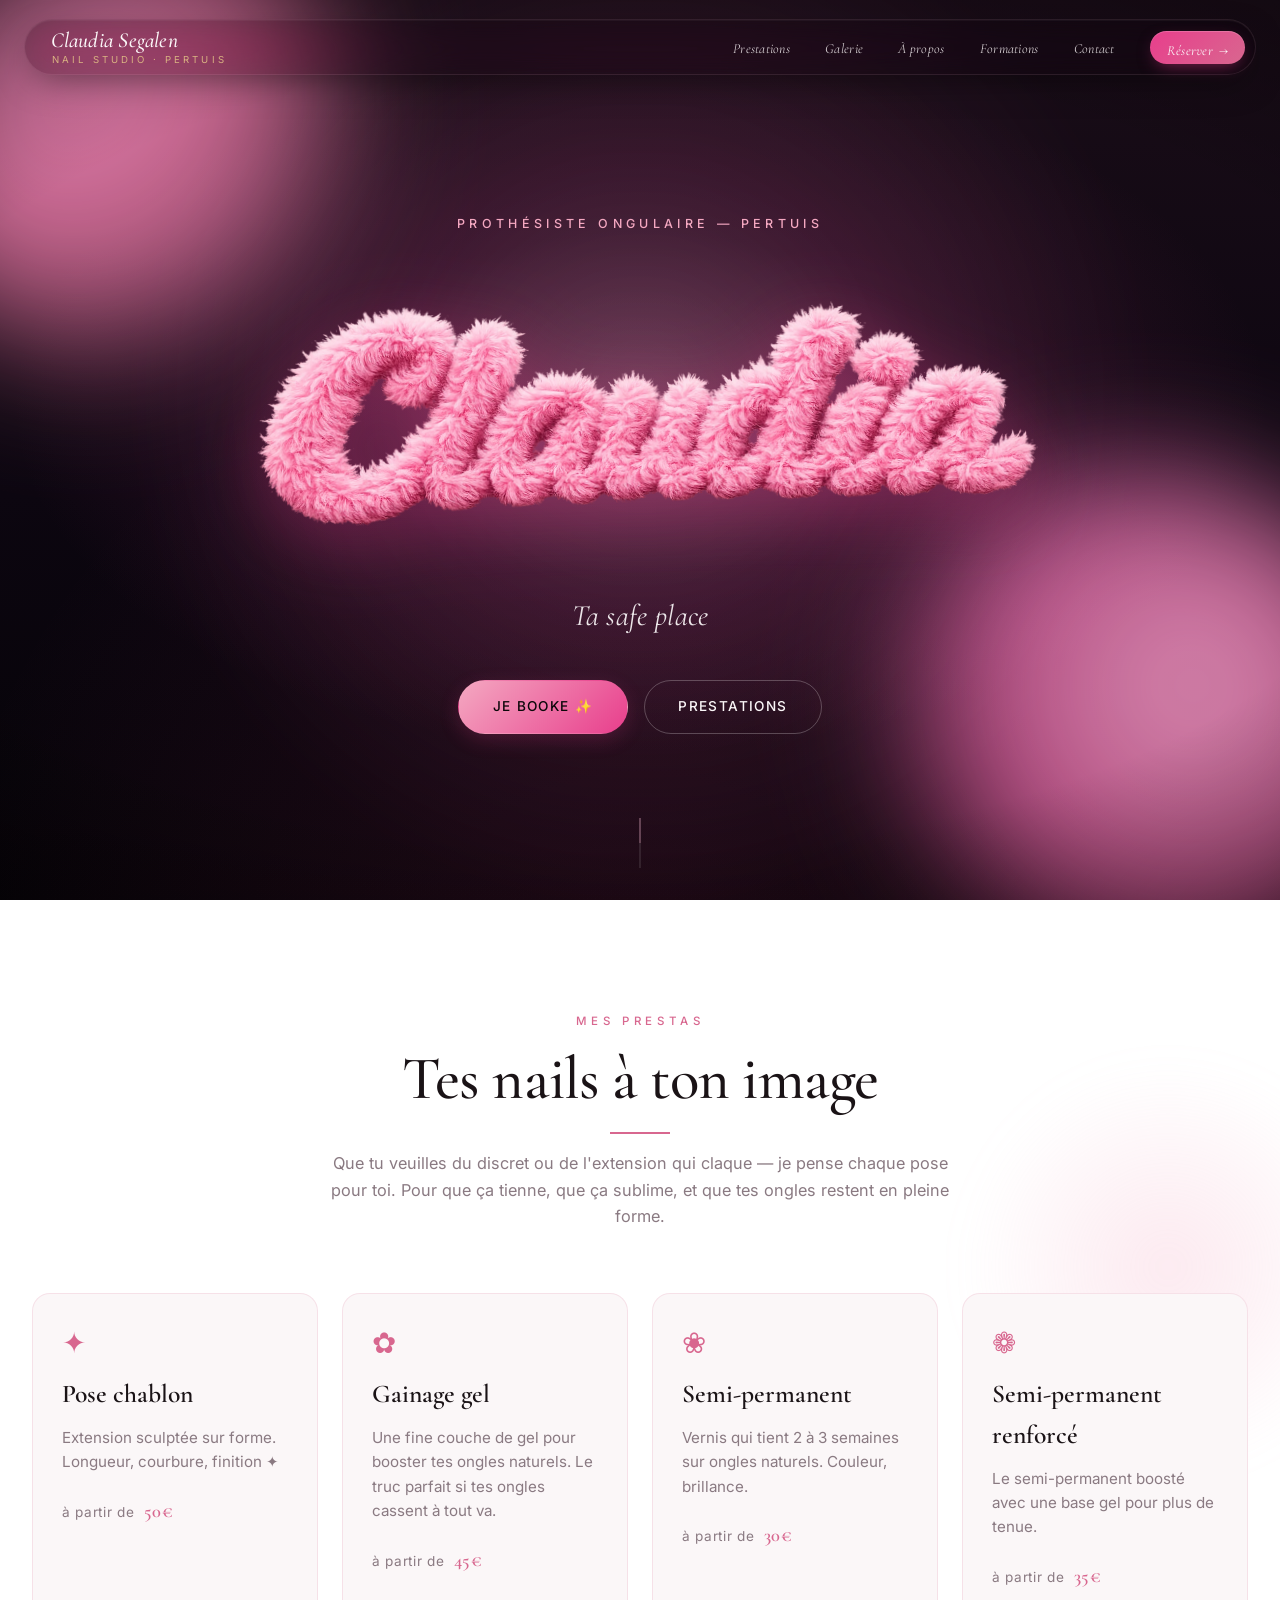
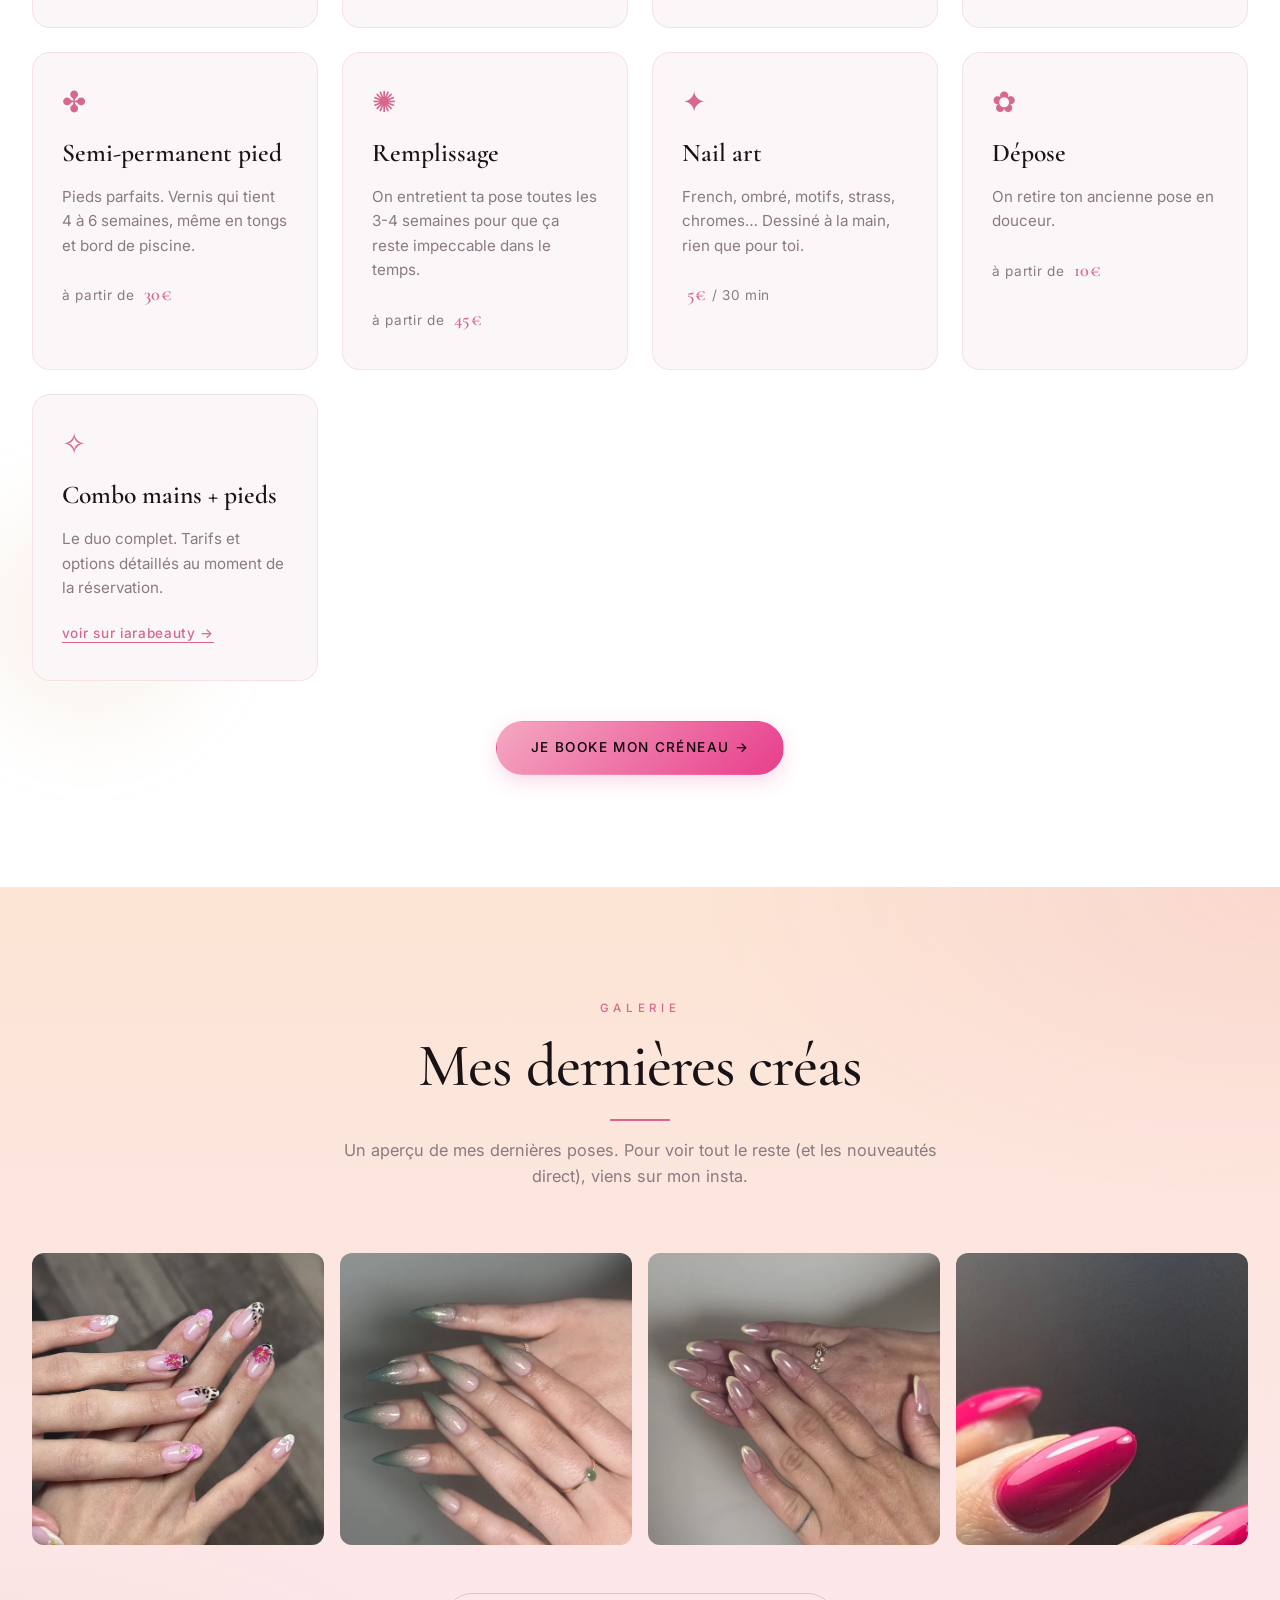
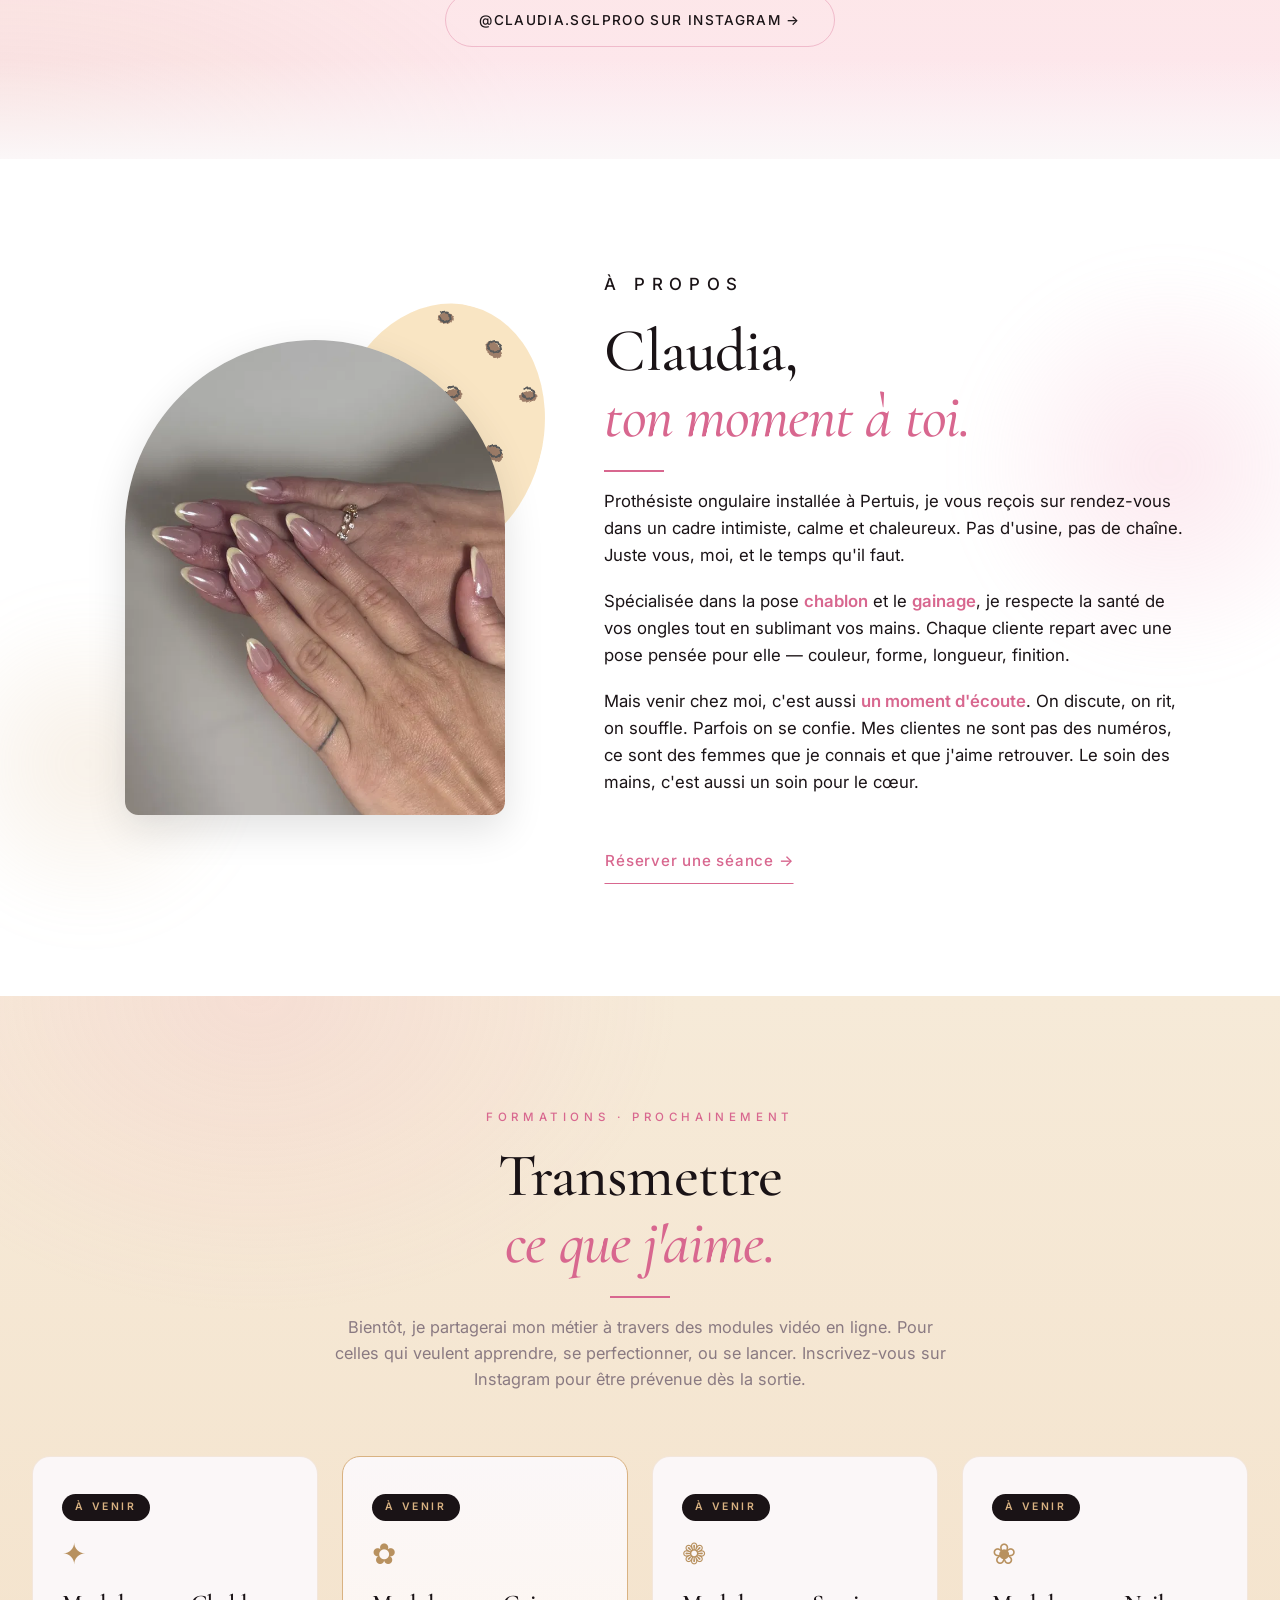
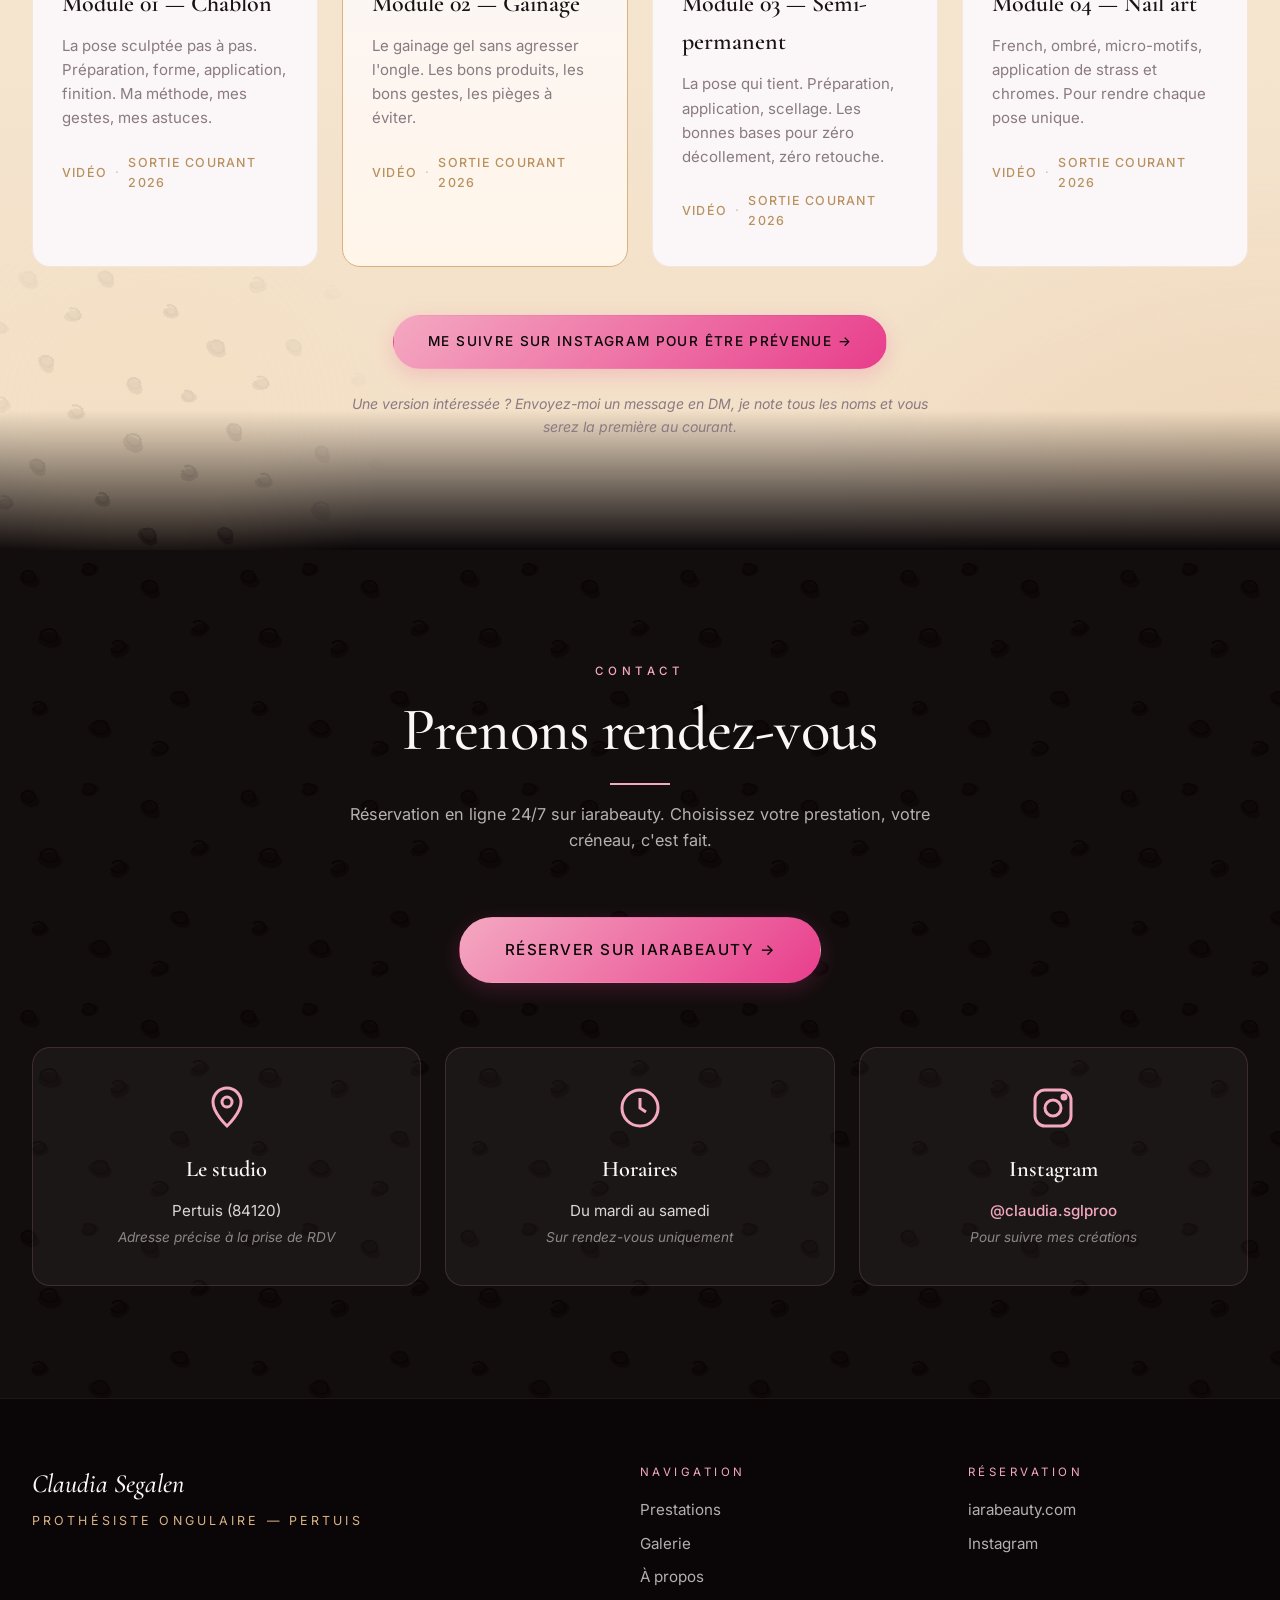
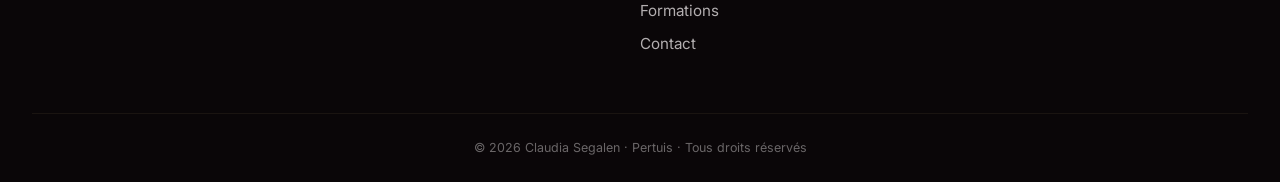
==== index.html @ 702c5a81 "chore(prestations): retire la note 'Tarifs indic' en bas de la grille Co-Authored-By: Claude Opus 4." ====
<!DOCTYPE html>
<html lang="fr">
<head>
  <meta charset="UTF-8">
  <meta name="viewport" content="width=device-width, initial-scale=1.0">
  <meta name="description" content="Claudia Segalen — Prothésiste ongulaire à Pertuis. Chablon, gainage, nail art. Sur rendez-vous, dans un cadre intimiste où l'on prend le temps.">
  <meta property="og:title" content="Claudia Segalen — Prothésiste ongulaire à Pertuis">
  <meta property="og:description" content="Chablon, gainage, nail art. Un moment pour soi à Pertuis.">
  <meta property="og:type" content="website">
  <title>Claudia Segalen — Prothésiste ongulaire à Pertuis</title>
  <link rel="preconnect" href="https://fonts.googleapis.com">
  <link rel="preconnect" href="https://fonts.gstatic.com" crossorigin>
  <link href="https://fonts.googleapis.com/css2?family=Bodoni+Moda:ital,opsz,wght@0,6..96,500;0,6..96,600;0,6..96,700;1,6..96,400;1,6..96,500;1,6..96,600&family=Caveat:wght@500;700&family=Cormorant+Garamond:ital,wght@0,400;0,500;0,600;1,400;1,500&family=Inter:wght@300;400;500;600&family=Pacifico&display=swap" rel="stylesheet">
  <link rel="stylesheet" href="css/style.css">
</head>
<body>
  <header class="site-header">
    <nav class="nav">
      <a href="#" class="brand">
        <span class="brand-name">Claudia Segalen</span>
        <span class="brand-tag">Nail studio · Pertuis</span>
      </a>
      <button class="nav-toggle" aria-label="Ouvrir le menu" aria-expanded="false">
        <span></span><span></span>
      </button>
      <ul class="nav-links">
        <li><a href="#prestations">Prestations</a></li>
        <li><a href="#galerie">Galerie</a></li>
        <li><a href="#apropos">À propos</a></li>
        <li><a href="#formation">Formations</a></li>
        <li><a href="#contact">Contact</a></li>
        <li><a href="https://iarabeauty.com/fr/pro/claudiasegalen" target="_blank" rel="noopener" class="nav-cta">Réserver</a></li>
      </ul>
    </nav>
  </header>

  <main>
    <!-- HERO -->
    <section class="hero">
      <div class="hero-spotlight" aria-hidden="true"></div>
      <div class="hero-orb hero-orb--1" aria-hidden="true"></div>
      <div class="hero-orb hero-orb--2" aria-hidden="true"></div>
      <div class="hero-vignette" aria-hidden="true"></div>
      <div class="hero-content reveal">
        <p class="hero-eyebrow">Prothésiste ongulaire — Pertuis</p>
        <h1 class="hero-title hero-title--fluffy">
          <img src="assets/claudia-fluffy.webp" alt="Claudia" class="hero-title-img">
        </h1>
        <p class="hero-tagline">Ta safe place</p>
        <div class="hero-cta">
          <a href="https://iarabeauty.com/fr/pro/claudiasegalen" target="_blank" rel="noopener" class="btn btn-primary">Je booke ✨</a>
          <a href="#prestations" class="btn btn-ghost">Prestations</a>
        </div>
      </div>
      <div class="hero-scroll" aria-hidden="true">
        <span></span>
      </div>
    </section>

    <!-- PRESTATIONS -->
    <section id="prestations" class="section">
      <div class="section-head reveal">
        <p class="section-eyebrow">Mes prestas</p>
        <h2 class="section-title">Tes nails à ton image</h2>
        <p class="section-sub">Que tu veuilles du discret ou de l'extension qui claque — je pense chaque pose pour toi. Pour que ça tienne, que ça sublime, et que tes ongles restent en pleine forme.</p>
      </div>

      <div class="services-grid">
        <article class="service-card reveal">
          <div class="service-icon" aria-hidden="true">✦</div>
          <h3 class="service-name">Pose chablon</h3>
          <p class="service-desc">Extension sculptée sur forme. Longueur, courbure, finition ✦</p>
          <p class="service-price">à partir de <strong>50€</strong></p>
        </article>

        <article class="service-card reveal">
          <div class="service-icon" aria-hidden="true">✿</div>
          <h3 class="service-name">Gainage gel</h3>
          <p class="service-desc">Une fine couche de gel pour booster tes ongles naturels. Le truc parfait si tes ongles cassent à tout va.</p>
          <p class="service-price">à partir de <strong>45€</strong></p>
        </article>

        <article class="service-card reveal">
          <div class="service-icon" aria-hidden="true">❀</div>
          <h3 class="service-name">Semi-permanent</h3>
          <p class="service-desc">Vernis qui tient 2 à 3 semaines sur ongles naturels. Couleur, brillance.</p>
          <p class="service-price">à partir de <strong>30€</strong></p>
        </article>

        <article class="service-card reveal">
          <div class="service-icon" aria-hidden="true">❁</div>
          <h3 class="service-name">Semi-permanent renforcé</h3>
          <p class="service-desc">Le semi-permanent boosté avec une base gel pour plus de tenue.</p>
          <p class="service-price">à partir de <strong>35€</strong></p>
        </article>

        <article class="service-card reveal">
          <div class="service-icon" aria-hidden="true">✤</div>
          <h3 class="service-name">Semi-permanent pied</h3>
          <p class="service-desc">Pieds parfaits. Vernis qui tient 4 à 6 semaines, même en tongs et bord de piscine.</p>
          <p class="service-price">à partir de <strong>30€</strong></p>
        </article>

        <article class="service-card reveal">
          <div class="service-icon" aria-hidden="true">✺</div>
          <h3 class="service-name">Remplissage</h3>
          <p class="service-desc">On entretient ta pose toutes les 3-4 semaines pour que ça reste impeccable dans le temps.</p>
          <p class="service-price">à partir de <strong>45€</strong></p>
        </article>

        <article class="service-card reveal">
          <div class="service-icon" aria-hidden="true">✦</div>
          <h3 class="service-name">Nail art</h3>
          <p class="service-desc">French, ombré, motifs, strass, chromes… Dessiné à la main, rien que pour toi.</p>
          <p class="service-price"><strong>5€</strong> / 30 min</p>
        </article>

        <article class="service-card reveal">
          <div class="service-icon" aria-hidden="true">✿</div>
          <h3 class="service-name">Dépose</h3>
          <p class="service-desc">On retire ton ancienne pose en douceur.</p>
          <p class="service-price">à partir de <strong>10€</strong></p>
        </article>

        <article class="service-card reveal">
          <div class="service-icon" aria-hidden="true">✧</div>
          <h3 class="service-name">Combo mains + pieds</h3>
          <p class="service-desc">Le duo complet. Tarifs et options détaillés au moment de la réservation.</p>
          <p class="service-price"><a href="https://iarabeauty.com/fr/pro/claudiasegalen" target="_blank" rel="noopener">voir sur iarabeauty →</a></p>
        </article>
      </div>

      <div class="services-cta reveal">
        <a href="https://iarabeauty.com/fr/pro/claudiasegalen" target="_blank" rel="noopener" class="btn btn-primary">Je booke mon créneau →</a>
      </div>
    </section>

    <!-- GALERIE -->
    <section id="galerie" class="section section-alt">
      <div class="section-head reveal">
        <p class="section-eyebrow">Galerie</p>
        <h2 class="section-title">Mes dernières créas</h2>
        <p class="section-sub">Un aperçu de mes dernières poses. Pour voir tout le reste (et les nouveautés direct), viens sur mon insta.</p>
      </div>

      <div class="gallery">
        <a href="https://www.instagram.com/claudia.sglproo/" target="_blank" rel="noopener" class="gallery-item reveal">
          <img src="assets/hero.webp" alt="Création chablon" loading="lazy">
        </a>
        <a href="https://www.instagram.com/claudia.sglproo/" target="_blank" rel="noopener" class="gallery-item reveal">
          <img src="assets/nail-1.webp" alt="Création gainage" loading="lazy">
        </a>
        <a href="https://www.instagram.com/claudia.sglproo/" target="_blank" rel="noopener" class="gallery-item reveal">
          <img src="assets/nail-2.webp" alt="Création nail art" loading="lazy">
        </a>
        <a href="https://www.instagram.com/claudia.sglproo/" target="_blank" rel="noopener" class="gallery-item reveal">
          <img src="assets/nail-3.webp" alt="Création french" loading="lazy">
        </a>
      </div>

      <div class="gallery-cta reveal">
        <a href="https://www.instagram.com/claudia.sglproo/" target="_blank" rel="noopener" class="btn btn-ghost-light">
          @claudia.sglproo sur Instagram →
        </a>
      </div>
    </section>

    <!-- À PROPOS -->
    <section id="apropos" class="section">
      <div class="about">
        <div class="about-photo reveal">
          <img src="assets/nail-2.webp" alt="Claudia Segalen au travail">
          <div class="about-photo-leopard" aria-hidden="true"></div>
        </div>
        <div class="about-text reveal">
          <p class="section-eyebrow">À propos</p>
          <h2 class="section-title section-title--left">Claudia,<br><em>ton moment à toi.</em></h2>
          <p>Prothésiste ongulaire installée à Pertuis, je vous reçois sur rendez-vous dans un cadre intimiste, calme et chaleureux. Pas d'usine, pas de chaîne. Juste vous, moi, et le temps qu'il faut.</p>
          <p>Spécialisée dans la pose <strong>chablon</strong> et le <strong>gainage</strong>, je respecte la santé de vos ongles tout en sublimant vos mains. Chaque cliente repart avec une pose pensée pour elle — couleur, forme, longueur, finition.</p>
          <p>Mais venir chez moi, c'est aussi <strong>un moment d'écoute</strong>. On discute, on rit, on souffle. Parfois on se confie. Mes clientes ne sont pas des numéros, ce sont des femmes que je connais et que j'aime retrouver. Le soin des mains, c'est aussi un soin pour le cœur.</p>
          <a href="https://iarabeauty.com/fr/pro/claudiasegalen" target="_blank" rel="noopener" class="btn btn-link">Réserver une séance →</a>
        </div>
      </div>
    </section>

    <!-- FORMATIONS -->
    <section id="formation" class="section section-formation">
      <div class="formation-leopard" aria-hidden="true"></div>
      <div class="section-head reveal">
        <p class="section-eyebrow">Formations · prochainement</p>
        <h2 class="section-title">Transmettre<br><em>ce que j'aime.</em></h2>
        <p class="section-sub">Bientôt, je partagerai mon métier à travers des modules vidéo en ligne. Pour celles qui veulent apprendre, se perfectionner, ou se lancer. Inscrivez-vous sur Instagram pour être prévenue dès la sortie.</p>
      </div>

      <div class="modules-grid">
        <article class="module-card reveal">
          <div class="module-badge">À venir</div>
          <div class="module-icon" aria-hidden="true">✦</div>
          <h3 class="module-name">Module 01 — Chablon</h3>
          <p class="module-desc">La pose sculptée pas à pas. Préparation, forme, application, finition. Ma méthode, mes gestes, mes astuces.</p>
          <p class="module-meta"><span>Vidéo</span><span class="dot">·</span><span>Sortie courant 2026</span></p>
        </article>

        <article class="module-card module-card--highlight reveal">
          <div class="module-badge">À venir</div>
          <div class="module-icon" aria-hidden="true">✿</div>
          <h3 class="module-name">Module 02 — Gainage</h3>
          <p class="module-desc">Le gainage gel sans agresser l'ongle. Les bons produits, les bons gestes, les pièges à éviter.</p>
          <p class="module-meta"><span>Vidéo</span><span class="dot">·</span><span>Sortie courant 2026</span></p>
        </article>

        <article class="module-card reveal">
          <div class="module-badge">À venir</div>
          <div class="module-icon" aria-hidden="true">❁</div>
          <h3 class="module-name">Module 03 — Semi-permanent</h3>
          <p class="module-desc">La pose qui tient. Préparation, application, scellage. Les bonnes bases pour zéro décollement, zéro retouche.</p>
          <p class="module-meta"><span>Vidéo</span><span class="dot">·</span><span>Sortie courant 2026</span></p>
        </article>

        <article class="module-card reveal">
          <div class="module-badge">À venir</div>
          <div class="module-icon" aria-hidden="true">❀</div>
          <h3 class="module-name">Module 04 — Nail art</h3>
          <p class="module-desc">French, ombré, micro-motifs, application de strass et chromes. Pour rendre chaque pose unique.</p>
          <p class="module-meta"><span>Vidéo</span><span class="dot">·</span><span>Sortie courant 2026</span></p>
        </article>
      </div>

      <div class="formation-cta reveal">
        <a href="https://www.instagram.com/claudia.sglproo/" target="_blank" rel="noopener" class="btn btn-primary">
          Me suivre sur Instagram pour être prévenue →
        </a>
        <p class="formation-note">Une version intéressée ? Envoyez-moi un message en DM, je note tous les noms et vous serez la première au courant.</p>
      </div>
    </section>

    <!-- CONTACT -->
    <section id="contact" class="section section-dark">
      <div class="section-head reveal">
        <p class="section-eyebrow section-eyebrow--light">Contact</p>
        <h2 class="section-title section-title--light">Prenons rendez-vous</h2>
        <p class="section-sub section-sub--light">Réservation en ligne 24/7 sur iarabeauty. Choisissez votre prestation, votre créneau, c'est fait.</p>
      </div>

      <div class="contact-cta-main reveal">
        <a href="https://iarabeauty.com/fr/pro/claudiasegalen" target="_blank" rel="noopener" class="btn btn-primary btn-xl">
          Réserver sur iarabeauty →
        </a>
      </div>

      <div class="contact-grid">
        <div class="contact-card reveal">
          <div class="contact-icon" aria-hidden="true">
            <svg viewBox="0 0 24 24" fill="none" stroke="currentColor" stroke-width="1.5"><path d="M12 21s-7-6.5-7-12a7 7 0 1 1 14 0c0 5.5-7 12-7 12z"/><circle cx="12" cy="9" r="2.5"/></svg>
          </div>
          <h3 class="contact-title">Le studio</h3>
          <p>Pertuis (84120)<br><span class="muted">Adresse précise à la prise de RDV</span></p>
        </div>

        <div class="contact-card reveal">
          <div class="contact-icon" aria-hidden="true">
            <svg viewBox="0 0 24 24" fill="none" stroke="currentColor" stroke-width="1.5"><circle cx="12" cy="12" r="9"/><path d="M12 7v5l3 2"/></svg>
          </div>
          <h3 class="contact-title">Horaires</h3>
          <p>Du mardi au samedi<br><span class="muted">Sur rendez-vous uniquement</span></p>
        </div>

        <div class="contact-card reveal">
          <div class="contact-icon" aria-hidden="true">
            <svg viewBox="0 0 24 24" fill="none" stroke="currentColor" stroke-width="1.5"><rect x="3" y="3" width="18" height="18" rx="5"/><circle cx="12" cy="12" r="4"/><circle cx="17.5" cy="6.5" r="1" fill="currentColor"/></svg>
          </div>
          <h3 class="contact-title">Instagram</h3>
          <p><a href="https://www.instagram.com/claudia.sglproo/" target="_blank" rel="noopener" class="contact-link">@claudia.sglproo</a><br><span class="muted">Pour suivre mes créations</span></p>
        </div>
      </div>
    </section>
  </main>

  <footer class="site-footer">
    <div class="footer-grid">
      <div>
        <p class="footer-brand">Claudia Segalen</p>
        <p class="footer-tag">Prothésiste ongulaire — Pertuis</p>
      </div>
      <div>
        <p class="footer-heading">Navigation</p>
        <ul>
          <li><a href="#prestations">Prestations</a></li>
          <li><a href="#galerie">Galerie</a></li>
          <li><a href="#apropos">À propos</a></li>
          <li><a href="#formation">Formations</a></li>
          <li><a href="#contact">Contact</a></li>
        </ul>
      </div>
      <div>
        <p class="footer-heading">Réservation</p>
        <ul>
          <li><a href="https://iarabeauty.com/fr/pro/claudiasegalen" target="_blank" rel="noopener">iarabeauty.com</a></li>
          <li><a href="https://www.instagram.com/claudia.sglproo/" target="_blank" rel="noopener">Instagram</a></li>
        </ul>
      </div>
    </div>
    <div class="footer-bottom">
      <p>&copy; <span id="year"></span> Claudia Segalen · Pertuis · Tous droits réservés</p>
    </div>
  </footer>

  <script src="js/main.js"></script>
</body>
</html>
---- css/style.css ----
:root {
  --black: #0a0608;
  --black-soft: #14101a;
  --ink: #1a1316;
  --rose: #f4a8c1;
  --rose-deep: #d8678f;
  --rose-hot: #e83e8c;
  --rose-pale: #fde7ee;
  --gold: #d9b282;
  --gold-deep: #b8915f;
  --sand: #f6ead8;
  --sand-warm: #f3dfc6;
  --peach: #fce5d4;
  --leopard-base: #f6d8a4;
  --leopard-spot: #6b3a1a;
  --paper: #fbf7f8;
  --muted: #8a7a82;
  --serif: 'Cormorant Garamond', Georgia, serif;
  --sans: 'Inter', -apple-system, BlinkMacSystemFont, sans-serif;
  --script: 'Caveat', cursive;
  --bubble: 'Pacifico', 'Caveat', cursive;

  --leopard-pattern: url("data:image/svg+xml;utf8,<svg xmlns='http://www.w3.org/2000/svg' width='220' height='220' viewBox='0 0 220 220'><rect width='220' height='220' fill='%23f6d8a4'/><g fill='%236b3a1a'><ellipse cx='30' cy='30' rx='10' ry='7' transform='rotate(20 30 30)'/><ellipse cx='90' cy='20' rx='9' ry='6' transform='rotate(-15 90 20)'/><ellipse cx='150' cy='40' rx='11' ry='7' transform='rotate(35 150 40)'/><ellipse cx='200' cy='80' rx='10' ry='6' transform='rotate(-20 200 80)'/><ellipse cx='50' cy='90' rx='12' ry='8' transform='rotate(10 50 90)'/><ellipse cx='120' cy='100' rx='10' ry='7' transform='rotate(-30 120 100)'/><ellipse cx='180' cy='150' rx='11' ry='7' transform='rotate(25 180 150)'/><ellipse cx='40' cy='160' rx='9' ry='6' transform='rotate(-10 40 160)'/><ellipse cx='100' cy='180' rx='12' ry='8' transform='rotate(15 100 180)'/><ellipse cx='160' cy='200' rx='10' ry='6' transform='rotate(-25 160 200)'/></g><g fill='none' stroke='%23000' stroke-width='2.2'><path d='M22,24 q3,-4 8,-3 q4,1 5,5 q1,3 -2,5 q-3,2 -6,1 q-4,-1 -5,-4 q-1,-2 0,-4'/><path d='M83,16 q3,-3 7,-2 q4,1 5,4 q1,3 -2,5 q-3,2 -6,1 q-3,-1 -4,-4'/><path d='M143,34 q3,-4 8,-3 q5,1 6,5 q1,3 -2,5 q-3,2 -7,1 q-4,-1 -5,-4 q-1,-2 0,-4'/><path d='M193,73 q3,-3 7,-2 q5,1 6,5 q1,3 -2,5 q-3,2 -6,1 q-4,-1 -5,-4'/><path d='M42,82 q4,-4 9,-3 q5,1 6,6 q1,4 -3,6 q-4,2 -8,0 q-4,-2 -5,-5 q-1,-3 1,-4'/><path d='M112,94 q3,-4 8,-3 q4,1 5,5 q1,3 -3,5 q-3,2 -7,1 q-3,-1 -4,-4'/><path d='M173,144 q3,-3 8,-2 q5,1 6,5 q1,3 -2,5 q-3,2 -7,1 q-4,-1 -5,-4'/><path d='M33,154 q3,-3 7,-2 q4,1 5,4 q1,3 -2,5 q-3,2 -6,1 q-3,-1 -4,-4'/><path d='M93,174 q4,-4 9,-3 q5,1 6,6 q1,4 -3,6 q-4,2 -8,0 q-4,-2 -5,-5'/><path d='M153,194 q3,-3 8,-2 q5,1 6,5 q1,3 -2,5 q-3,2 -7,1 q-4,-1 -5,-4'/></g></svg>");
}

* { margin: 0; padding: 0; box-sizing: border-box; }
html { scroll-behavior: smooth; }

body {
  font-family: var(--sans);
  color: var(--ink);
  background:
    linear-gradient(180deg, var(--paper) 0%, var(--peach) 50%, var(--sand) 100%);
  background-attachment: fixed;
  line-height: 1.6;
  -webkit-font-smoothing: antialiased;
  overflow-x: hidden;
}

a { color: inherit; text-decoration: none; }
img { max-width: 100%; display: block; }
button { font-family: inherit; cursor: pointer; }

/* ========= HEADER (discret & classe) ========= */
.site-header {
  position: fixed;
  top: 0;
  left: 0;
  right: 0;
  z-index: 100;
  padding: 1.2rem 1.5rem 0;
}

.nav {
  display: flex;
  justify-content: space-between;
  align-items: center;
  gap: 2rem;
  max-width: 1280px;
  margin: 0 auto;
  padding: 0.55rem 0.65rem 0.55rem 1.6rem;
  background: rgba(10, 6, 8, 0.28);
  border: 1px solid rgba(255, 200, 220, 0.10);
  border-radius: 100px;
  backdrop-filter: blur(18px) saturate(150%);
  -webkit-backdrop-filter: blur(18px) saturate(150%);
  box-shadow:
    0 12px 36px -12px rgba(0, 0, 0, 0.55),
    inset 0 1px 0 rgba(255, 255, 255, 0.04);
  transition: background 0.3s ease, border-color 0.3s ease, box-shadow 0.3s ease;
}
.site-header.is-scrolled .nav {
  background: rgba(10, 6, 8, 0.78);
  border-color: rgba(255, 200, 220, 0.14);
  box-shadow:
    0 14px 40px -10px rgba(0, 0, 0, 0.65),
    inset 0 1px 0 rgba(255, 255, 255, 0.04);
}

.brand {
  display: flex;
  flex-direction: column;
  line-height: 1.1;
  gap: 0.15rem;
}
.brand-name {
  font-family: var(--serif);
  font-style: italic;
  font-size: 1.35rem;
  font-weight: 500;
  color: var(--paper);
  letter-spacing: 0.01em;
}
.brand-tag {
  font-size: 0.6rem;
  letter-spacing: 0.32em;
  text-transform: uppercase;
  color: var(--gold);
  font-weight: 400;
  padding-left: 0.1rem;
}

.nav-links {
  display: flex;
  gap: 2.2rem;
  list-style: none;
  align-items: center;
}

.nav-links a {
  position: relative;
  color: rgba(251, 247, 248, 0.82);
  font-size: 0.87rem;
  font-weight: 400;
  letter-spacing: 0.02em;
  transition: color 0.25s ease;
  font-family: var(--serif);
  font-style: italic;
  padding-bottom: 2px;
}
.nav-links a:not(.nav-cta)::after {
  content: '';
  position: absolute;
  left: 0;
  bottom: -2px;
  width: 0;
  height: 1px;
  background: var(--gold);
  transition: width 0.3s ease;
}
.nav-links a:not(.nav-cta):hover {
  color: var(--paper);
}
.nav-links a:not(.nav-cta):hover::after { width: 100%; }

.nav-cta {
  display: inline-flex;
  align-items: center;
  gap: 0.35rem;
  color: var(--paper) !important;
  font-style: normal;
  font-family: var(--sans, 'Inter', sans-serif);
  background: linear-gradient(135deg, var(--rose-hot) 0%, var(--rose-deep) 100%);
  padding: 0.55rem 1.05rem;
  border-radius: 100px;
  font-size: 0.82rem;
  font-weight: 500;
  letter-spacing: 0.01em;
  box-shadow:
    0 6px 18px -6px rgba(232, 62, 140, 0.55),
    inset 0 1px 0 rgba(255, 255, 255, 0.18);
  transition: transform 0.25s ease, box-shadow 0.25s ease;
}
.nav-cta::after {
  content: '→';
  transition: transform 0.25s ease;
}
.nav-links a.nav-cta::after { background: none; height: auto; width: auto; position: static; }
.nav-cta:hover {
  color: var(--paper) !important;
  transform: translateY(-1px);
  box-shadow:
    0 10px 24px -6px rgba(232, 62, 140, 0.7),
    inset 0 1px 0 rgba(255, 255, 255, 0.22);
}
.nav-cta:hover::after { transform: translateX(3px); }

.nav-toggle {
  display: none;
  background: none;
  border: none;
  width: 28px;
  height: 24px;
  flex-direction: column;
  justify-content: center;
  gap: 6px;
}
.nav-toggle span {
  display: block;
  width: 100%;
  height: 1px;
  background: var(--paper);
  transition: all 0.3s ease;
}
.nav-toggle[aria-expanded="true"] span:nth-child(1) { transform: translateY(3.5px) rotate(45deg); }
.nav-toggle[aria-expanded="true"] span:nth-child(2) { transform: translateY(-3.5px) rotate(-45deg); }

/* ========= HERO ========= */
.hero {
  min-height: 100vh;
  min-height: 100svh;
  min-height: 100dvh;
  display: flex;
  align-items: center;
  justify-content: center;
  padding: 6rem 2rem 3rem;
  background:
    radial-gradient(ellipse 70% 55% at 50% 45%, rgba(232, 95, 158, 0.35) 0%, rgba(160, 50, 110, 0.18) 35%, transparent 70%),
    radial-gradient(circle at 50% 110%, rgba(232, 62, 140, 0.12) 0%, transparent 60%),
    linear-gradient(180deg, #1a0d18 0%, #0c0610 55%, #050307 100%);
  color: var(--paper);
  position: relative;
  overflow: hidden;
}

.hero-spotlight {
  position: absolute;
  top: 50%;
  left: 50%;
  width: 90vw;
  height: 90vw;
  max-width: 1100px;
  max-height: 1100px;
  transform: translate(-50%, -55%);
  background:
    radial-gradient(circle at center,
      rgba(248, 200, 220, 0.16) 0%,
      rgba(232, 95, 158, 0.10) 30%,
      transparent 65%);
  filter: blur(20px);
  pointer-events: none;
  mix-blend-mode: screen;
  z-index: 0;
}

.hero-orb {
  position: absolute;
  border-radius: 50%;
  pointer-events: none;
  filter: blur(60px);
  mix-blend-mode: screen;
  opacity: 0.85;
  z-index: 0;
}
.hero-orb--1 {
  top: -10%;
  left: -8%;
  width: 38vw;
  height: 38vw;
  max-width: 560px;
  max-height: 560px;
  background: radial-gradient(circle at 35% 35%, #ff8bbf 0%, #d8678f 45%, transparent 70%);
  animation: float-orb 18s ease-in-out infinite alternate;
}
.hero-orb--2 {
  bottom: -12%;
  right: -10%;
  width: 42vw;
  height: 42vw;
  max-width: 640px;
  max-height: 640px;
  background: radial-gradient(circle at 60% 40%, #ffa8d0 0%, #c84c87 50%, transparent 72%);
  animation: float-orb 24s ease-in-out infinite alternate-reverse;
}
.hero-vignette {
  position: absolute;
  inset: 0;
  pointer-events: none;
  background:
    radial-gradient(ellipse 110% 80% at 50% 50%, transparent 55%, rgba(0, 0, 0, 0.55) 100%);
  z-index: 0;
}

@keyframes float-orb {
  from { transform: translate(0, 0) scale(1); }
  to   { transform: translate(40px, -30px) scale(1.08); }
}

@media (prefers-reduced-motion: reduce) {
  .hero-orb,
  .hero-orb--1,
  .hero-orb--2 { animation: none; }
}

/* ========= TRANSITIONS DOUCES ENTRE SECTIONS ========= */
.section-formation::after {
  content: '';
  position: absolute;
  left: 0;
  right: 0;
  bottom: 0;
  height: 140px;
  background: linear-gradient(180deg, transparent 0%, var(--black) 100%);
  pointer-events: none;
  z-index: 0;
}
.section-alt::after {
  content: '';
  position: absolute;
  left: 0;
  right: 0;
  bottom: 0;
  height: 100px;
  background: linear-gradient(180deg, transparent 0%, var(--paper) 100%);
  pointer-events: none;
  z-index: 0;
}

.hero-content {
  max-width: 920px;
  text-align: center;
  position: relative;
  z-index: 1;
}

.hero-eyebrow {
  font-size: 0.78rem;
  letter-spacing: 0.35em;
  text-transform: uppercase;
  color: var(--rose);
  margin-bottom: 1.5rem;
  font-weight: 500;
}

.hero-title {
  font-family: 'Bodoni Moda', 'Cormorant Garamond', Georgia, serif;
  font-size: clamp(2.6rem, 12vw, 10rem);
  line-height: 0.95;
  font-weight: 500;
  margin-bottom: 1.8rem;
  letter-spacing: -0.035em;
  display: flex;
  align-items: baseline;
  justify-content: center;
  flex-wrap: wrap;
  gap: 0.2em;
}
.hero-title span {
  font-weight: 600;
  font-style: normal;
}
.hero-title em {
  font-style: italic;
  font-weight: 500;
  background: linear-gradient(135deg, var(--rose) 0%, var(--rose-hot) 60%, var(--gold) 100%);
  -webkit-background-clip: text;
  background-clip: text;
  -webkit-text-fill-color: transparent;
  padding-right: 0.05em;
}

.hero-sub {
  font-size: 1.1rem;
  color: rgba(251, 247, 248, 0.82);
  max-width: 620px;
  margin: 0 auto 2.5rem;
  font-weight: 300;
}

.hero-title--fluffy {
  display: block;
  margin: 0 auto 2rem;
  padding: 0;
  text-align: center;
  line-height: 0;
  transform: rotate(-2deg);
}
.hero-title-img {
  display: inline-block;
  width: clamp(280px, 75vw, 820px);
  height: auto;
  filter: drop-shadow(0 18px 36px rgba(232, 62, 140, 0.35));
}

.hero-tagline {
  font-family: var(--serif);
  font-style: italic;
  font-size: clamp(1.4rem, 2.6vw, 1.85rem);
  font-weight: 400;
  letter-spacing: 0.01em;
  color: rgba(251, 247, 248, 0.92);
  margin: 0 auto 2.5rem;
  max-width: 520px;
}

.hero-cta {
  display: flex;
  gap: 1rem;
  justify-content: center;
  flex-wrap: wrap;
}

.hero-scroll {
  position: absolute;
  bottom: 2rem;
  left: 50%;
  transform: translateX(-50%);
  width: 1px;
  height: 50px;
  background: rgba(251, 247, 248, 0.2);
  overflow: hidden;
}
.hero-scroll span {
  display: block;
  width: 100%;
  height: 50%;
  background: var(--rose);
  animation: scrollDown 2.2s ease-in-out infinite;
}
@keyframes scrollDown {
  0% { transform: translateY(-100%); }
  100% { transform: translateY(200%); }
}

/* ========= BUTTONS ========= */
.btn {
  display: inline-flex;
  align-items: center;
  gap: 0.4rem;
  padding: 0.95rem 2.1rem;
  font-size: 0.85rem;
  font-weight: 500;
  letter-spacing: 0.1em;
  text-transform: uppercase;
  border-radius: 999px;
  border: 1px solid transparent;
  transition: all 0.25s ease;
  font-family: inherit;
}
.btn-primary {
  background: linear-gradient(135deg, var(--rose) 0%, var(--rose-hot) 100%);
  color: var(--black);
  box-shadow: 0 6px 20px rgba(232, 62, 140, 0.2);
}
.btn-primary:hover {
  color: var(--paper);
  transform: translateY(-2px);
  box-shadow: 0 12px 30px rgba(232, 62, 140, 0.4);
}
.btn-ghost {
  background: transparent;
  color: var(--paper);
  border-color: rgba(251, 247, 248, 0.25);
}
.btn-ghost:hover {
  border-color: var(--rose);
  color: var(--rose);
}
.btn-ghost-light {
  background: transparent;
  color: var(--ink);
  border-color: rgba(216, 103, 143, 0.35);
}
.btn-ghost-light:hover {
  border-color: var(--rose-deep);
  color: var(--rose-deep);
  background: rgba(216, 103, 143, 0.05);
}
.btn-xl {
  padding: 1.25rem 2.8rem;
  font-size: 0.95rem;
}
.btn-link {
  display: inline-flex;
  align-items: center;
  gap: 0.4rem;
  padding: 0.6rem 0;
  color: var(--rose-deep);
  font-weight: 500;
  letter-spacing: 0.05em;
  font-size: 0.95rem;
  border-bottom: 1px solid var(--rose-deep);
  border-radius: 0;
  margin-top: 1.5rem;
  text-transform: none;
  transition: gap 0.25s ease, color 0.25s ease;
}
.btn-link:hover {
  color: var(--rose-hot);
  border-color: var(--rose-hot);
  gap: 0.8rem;
}

/* ========= SECTIONS ========= */
.section {
  padding: 7rem 2rem;
  max-width: 1280px;
  margin: 0 auto;
  position: relative;
}

/* Accents beach diffus sur sections claires */
#prestations::before,
#apropos::before {
  content: '';
  position: absolute;
  top: 8%;
  right: -10%;
  width: 480px;
  height: 480px;
  background: radial-gradient(circle, rgba(244, 168, 193, 0.25) 0%, transparent 60%);
  border-radius: 50%;
  pointer-events: none;
  z-index: 0;
  filter: blur(20px);
}
#prestations::after,
#apropos::after {
  content: '';
  position: absolute;
  bottom: 5%;
  left: -8%;
  width: 380px;
  height: 380px;
  background: radial-gradient(circle, rgba(217, 178, 130, 0.2) 0%, transparent 60%);
  border-radius: 50%;
  pointer-events: none;
  z-index: 0;
  filter: blur(25px);
}
#prestations > *,
#apropos > * { position: relative; z-index: 1; }

.section-alt {
  background:
    radial-gradient(ellipse 80% 60% at top right, rgba(232, 62, 140, 0.08) 0%, transparent 60%),
    radial-gradient(ellipse 70% 50% at bottom left, rgba(217, 178, 130, 0.15) 0%, transparent 60%),
    linear-gradient(180deg, var(--peach) 0%, var(--rose-pale) 100%);
  max-width: none;
  margin: 0;
  position: relative;
  overflow: hidden;
}
.section-alt > * {
  max-width: 1280px;
  margin-left: auto;
  margin-right: auto;
  position: relative;
  z-index: 1;
}
.section-dark {
  background: var(--black);
  color: var(--paper);
  max-width: none;
  margin: 0;
  position: relative;
  overflow: hidden;
}
.section-dark::before {
  content: '';
  position: absolute;
  inset: 0;
  background-image: var(--leopard-pattern);
  background-size: 220px 220px;
  opacity: 0.04;
  pointer-events: none;
}
.section-dark > * {
  max-width: 1280px;
  margin-left: auto;
  margin-right: auto;
  position: relative;
}

.section-head {
  text-align: center;
  margin-bottom: 4rem;
}
.section-eyebrow {
  font-size: 0.72rem;
  letter-spacing: 0.4em;
  text-transform: uppercase;
  color: var(--rose-deep);
  margin-bottom: 1rem;
  font-weight: 500;
}
.section-eyebrow--light { color: var(--rose); }

.section-title {
  font-family: var(--serif);
  font-size: clamp(2.4rem, 5vw, 3.8rem);
  font-weight: 500;
  margin-bottom: 1rem;
  letter-spacing: -0.015em;
  line-height: 1.1;
}
.section-title::after {
  content: '';
  display: block;
  width: 60px;
  height: 2px;
  background: var(--rose-deep);
  margin: 1.2rem auto 0;
}
.section-title--left { text-align: left; }
.section-title--left::after { margin-left: 0; }
.section-title--light { color: var(--paper); }
.section-title--light::after { background: var(--rose); }
.section-title em {
  font-style: italic;
  color: var(--rose-deep);
}
.section-title--light em {
  background: linear-gradient(135deg, var(--rose) 0%, var(--rose-hot) 100%);
  -webkit-background-clip: text;
  background-clip: text;
  -webkit-text-fill-color: transparent;
}

.section-sub {
  color: var(--muted);
  max-width: 620px;
  margin: 0 auto;
  font-size: 1.02rem;
}
.section-sub--light { color: rgba(251, 247, 248, 0.7); }

/* ========= SERVICES ========= */
.services-grid {
  display: grid;
  grid-template-columns: repeat(auto-fit, minmax(280px, 1fr));
  gap: 1.5rem;
  margin-bottom: 2rem;
}
.service-card {
  background: var(--paper);
  padding: 2.2rem 1.8rem;
  border-radius: 18px;
  border: 1px solid rgba(216, 103, 143, 0.15);
  transition: all 0.3s ease;
  position: relative;
  overflow: hidden;
}
.service-card::before {
  content: '';
  position: absolute;
  top: 0; left: 0; right: 0;
  height: 3px;
  background: linear-gradient(90deg, var(--rose) 0%, var(--rose-hot) 100%);
  transform: scaleX(0);
  transform-origin: left;
  transition: transform 0.35s ease;
}
.service-card::after {
  content: '';
  position: absolute;
  top: 0;
  right: -40px;
  width: 120px;
  height: 120px;
  background-image: var(--leopard-pattern);
  background-size: 180px 180px;
  opacity: 0;
  border-radius: 50%;
  mask-image: radial-gradient(circle at center, black 30%, transparent 70%);
  -webkit-mask-image: radial-gradient(circle at center, black 30%, transparent 70%);
  transition: opacity 0.35s ease;
  pointer-events: none;
}
.service-card:hover {
  transform: translateY(-6px);
  border-color: var(--rose-deep);
  box-shadow: 0 18px 40px rgba(216, 103, 143, 0.18);
}
.service-card:hover::before { transform: scaleX(1); }
.service-card:hover::after { opacity: 0.18; }
.service-icon {
  font-size: 1.8rem;
  color: var(--rose-deep);
  margin-bottom: 1rem;
  line-height: 1;
}
.service-name {
  font-family: var(--serif);
  font-size: 1.6rem;
  font-weight: 600;
  margin-bottom: 0.7rem;
  color: var(--ink);
}
.service-desc {
  color: var(--muted);
  font-size: 0.95rem;
  margin-bottom: 1.4rem;
  min-height: 3em;
}
.service-price {
  font-size: 0.85rem;
  color: var(--muted);
  letter-spacing: 0.05em;
}
.service-price strong {
  color: var(--rose-deep);
  font-weight: 600;
  font-size: 1.15rem;
  font-family: var(--serif);
  margin-left: 0.3rem;
}
.service-price a {
  color: var(--rose-deep);
  font-weight: 500;
  text-decoration: none;
  border-bottom: 1px solid currentColor;
  padding-bottom: 1px;
  transition: color 0.25s ease;
}
.service-price a:hover { color: var(--rose-hot); }
.services-note {
  text-align: center;
  color: var(--muted);
  font-size: 0.85rem;
  font-style: italic;
  margin-top: 1.5rem;
}
.services-cta {
  text-align: center;
  margin-top: 2.5rem;
}

/* ========= GALERIE (avec vraies images) ========= */
.gallery {
  display: grid;
  grid-template-columns: repeat(auto-fit, minmax(220px, 1fr));
  gap: 1rem;
  margin-bottom: 3rem;
}
.gallery-item {
  aspect-ratio: 1 / 1;
  border-radius: 12px;
  position: relative;
  overflow: hidden;
  background: var(--black);
  display: block;
  transition: transform 0.4s ease;
}
.gallery-item img {
  width: 100%;
  height: 100%;
  object-fit: cover;
  transition: transform 0.6s ease, filter 0.4s ease;
}
.gallery-item::after {
  content: '↗';
  position: absolute;
  top: 1rem;
  right: 1rem;
  width: 36px;
  height: 36px;
  background: rgba(251, 247, 248, 0.92);
  color: var(--ink);
  border-radius: 50%;
  display: flex;
  align-items: center;
  justify-content: center;
  font-size: 1rem;
  font-weight: 500;
  opacity: 0;
  transform: translateY(-8px);
  transition: opacity 0.3s ease, transform 0.3s ease;
}
.gallery-item:hover { transform: translateY(-4px); }
.gallery-item:hover img { transform: scale(1.06); filter: brightness(1.04); }
.gallery-item:hover::after { opacity: 1; transform: translateY(0); }
.gallery-cta { text-align: center; }

/* ========= ABOUT (avec vraie image) ========= */
.about {
  max-width: 1100px;
  margin: 0 auto;
  display: grid;
  grid-template-columns: 1fr 1.3fr;
  gap: 4rem;
  align-items: center;
}
.about-photo {
  position: relative;
  aspect-ratio: 4 / 5;
  max-width: 380px;
  margin: 0 auto;
}
.about-photo img {
  width: 100%;
  height: 100%;
  object-fit: cover;
  border-radius: 200px 200px 14px 14px;
  position: relative;
  z-index: 2;
  box-shadow: 0 14px 40px rgba(10, 6, 8, 0.12);
}
.about-photo-leopard {
  position: absolute;
  top: -8%;
  right: -10%;
  width: 55%;
  height: 55%;
  background-image: var(--leopard-pattern);
  background-size: 200px 200px;
  border-radius: 50%;
  z-index: 1;
  opacity: 0.65;
  transform: rotate(15deg);
}
.about-text p {
  margin-bottom: 1.2rem;
  color: var(--ink);
  font-size: 1.05rem;
}
.about-text p strong {
  color: var(--rose-deep);
  font-weight: 600;
}

/* ========= FORMATION ========= */
.section-formation {
  background:
    radial-gradient(ellipse 60% 50% at 20% 0%, rgba(244, 168, 193, 0.18) 0%, transparent 55%),
    radial-gradient(ellipse 70% 60% at 100% 100%, rgba(217, 178, 130, 0.25) 0%, transparent 55%),
    linear-gradient(180deg, var(--sand) 0%, var(--sand-warm) 100%);
  max-width: none;
  margin: 0;
  padding: 7rem 2rem;
  position: relative;
  overflow: hidden;
}
.section-formation > * {
  max-width: 1280px;
  margin-left: auto;
  margin-right: auto;
  position: relative;
  z-index: 1;
}
.formation-leopard {
  position: absolute;
  bottom: -10%;
  left: -8%;
  width: 40vw;
  height: 40vw;
  max-width: 500px;
  max-height: 500px;
  background-image: var(--leopard-pattern);
  background-size: 200px 200px;
  border-radius: 50%;
  opacity: 0.08;
  mask-image: radial-gradient(circle at center, black 30%, transparent 70%);
  -webkit-mask-image: radial-gradient(circle at center, black 30%, transparent 70%);
  pointer-events: none;
  transform: rotate(20deg);
}

.modules-grid {
  display: grid;
  grid-template-columns: repeat(auto-fit, minmax(280px, 1fr));
  gap: 1.5rem;
  margin-bottom: 3rem;
}

.module-card {
  background: var(--paper);
  padding: 2.2rem 1.8rem;
  border-radius: 18px;
  border: 1px solid rgba(217, 178, 130, 0.25);
  position: relative;
  transition: all 0.3s ease;
}
.module-card:hover {
  transform: translateY(-4px);
  border-color: var(--gold);
  box-shadow: 0 18px 40px rgba(217, 178, 130, 0.2);
}
.module-card--highlight {
  background: linear-gradient(180deg, var(--paper) 0%, #fff5e9 100%);
  border-color: var(--gold);
}

.module-badge {
  display: inline-block;
  background: var(--ink);
  color: var(--gold);
  padding: 0.3rem 0.85rem;
  border-radius: 999px;
  font-size: 0.65rem;
  font-weight: 600;
  letter-spacing: 0.25em;
  text-transform: uppercase;
  margin-bottom: 1.2rem;
}

.module-icon {
  font-size: 1.8rem;
  color: var(--gold-deep);
  margin-bottom: 1rem;
  line-height: 1;
}

.module-name {
  font-family: var(--serif);
  font-size: 1.5rem;
  font-weight: 600;
  margin-bottom: 0.7rem;
  color: var(--ink);
}

.module-desc {
  color: var(--muted);
  font-size: 0.94rem;
  margin-bottom: 1.4rem;
  min-height: 4em;
}

.module-meta {
  display: flex;
  align-items: center;
  gap: 0.5rem;
  font-size: 0.78rem;
  color: var(--gold-deep);
  letter-spacing: 0.1em;
  text-transform: uppercase;
  font-weight: 500;
}
.module-meta .dot { opacity: 0.5; }

.formation-cta {
  text-align: center;
  margin-top: 1rem;
}
.formation-note {
  margin-top: 1.5rem;
  font-size: 0.88rem;
  color: var(--muted);
  font-style: italic;
  max-width: 580px;
  margin-left: auto;
  margin-right: auto;
}

/* ========= CONTACT ========= */
.contact-cta-main {
  text-align: center;
  margin-bottom: 4rem;
}
.contact-grid {
  display: grid;
  grid-template-columns: repeat(auto-fit, minmax(240px, 1fr));
  gap: 1.5rem;
}
.contact-card {
  background: rgba(251, 247, 248, 0.04);
  border: 1px solid rgba(244, 168, 193, 0.15);
  border-radius: 18px;
  padding: 2.2rem 1.8rem;
  text-align: center;
  transition: all 0.3s ease;
}
.contact-card:hover {
  border-color: var(--rose);
  background: rgba(244, 168, 193, 0.06);
  transform: translateY(-4px);
}
.contact-icon {
  width: 48px;
  height: 48px;
  margin: 0 auto 1.2rem;
  color: var(--rose);
  display: flex;
  align-items: center;
  justify-content: center;
}
.contact-icon svg { width: 100%; height: 100%; }
.contact-title {
  font-family: var(--serif);
  font-size: 1.4rem;
  margin-bottom: 0.7rem;
  font-weight: 600;
}
.contact-card p {
  color: rgba(251, 247, 248, 0.85);
  font-size: 0.95rem;
  line-height: 1.7;
}
.contact-card .muted {
  color: rgba(251, 247, 248, 0.5);
  font-size: 0.85rem;
  font-style: italic;
}
.contact-link {
  color: var(--rose);
  font-weight: 500;
  transition: color 0.2s ease;
}
.contact-link:hover { color: var(--rose-hot); }

/* ========= FOOTER ========= */
.site-footer {
  background: var(--black);
  color: rgba(251, 247, 248, 0.6);
  padding: 4rem 2rem 1.5rem;
  border-top: 1px solid rgba(217, 178, 130, 0.1);
}
.footer-grid {
  max-width: 1280px;
  margin: 0 auto 3rem;
  display: grid;
  grid-template-columns: 2fr 1fr 1fr;
  gap: 3rem;
}
.footer-brand {
  font-family: var(--serif);
  font-style: italic;
  font-size: 1.65rem;
  color: var(--paper);
  font-weight: 500;
  margin-bottom: 0.4rem;
}
.footer-tag {
  font-size: 0.78rem;
  letter-spacing: 0.25em;
  text-transform: uppercase;
  color: var(--gold);
}
.footer-heading {
  font-size: 0.72rem;
  letter-spacing: 0.3em;
  text-transform: uppercase;
  color: var(--rose);
  margin-bottom: 1rem;
}
.footer-grid ul { list-style: none; }
.footer-grid li { margin-bottom: 0.5rem; }
.footer-grid a {
  color: rgba(251, 247, 248, 0.7);
  font-size: 0.95rem;
  transition: color 0.2s ease;
}
.footer-grid a:hover { color: var(--rose); }
.footer-bottom {
  max-width: 1280px;
  margin: 0 auto;
  padding-top: 1.5rem;
  border-top: 1px solid rgba(217, 178, 130, 0.08);
  text-align: center;
  font-size: 0.78rem;
  color: rgba(251, 247, 248, 0.4);
}

/* ========= REVEAL ========= */
.reveal {
  opacity: 0;
  transform: translateY(24px);
  transition: opacity 0.7s ease, transform 0.7s ease;
}
.reveal.is-visible {
  opacity: 1;
  transform: translateY(0);
}

/* ========= RESPONSIVE ========= */

/* Tablet & medium */
@media (max-width: 1024px) {
  .section { padding: 6rem 1.8rem; }
  .section-formation { padding: 6rem 1.8rem; }
  .hero-content { padding: 0 1rem; }
  .modules-grid { gap: 1.2rem; }
  .module-desc { min-height: auto; }
  .service-desc { min-height: auto; }
}

/* Tablet portrait → mobile */
@media (max-width: 880px) {
  .nav-toggle { display: flex; }
  .nav-links {
    position: fixed;
    top: 0;
    right: 0;
    height: 100vh;
    width: 85%;
    max-width: 340px;
    background: var(--black);
    flex-direction: column;
    padding: 5rem 1.8rem 2rem;
    gap: 1.4rem;
    transform: translateX(100%);
    transition: transform 0.4s ease;
    border-left: 1px solid rgba(217, 178, 130, 0.15);
    align-items: flex-start;
    overflow-y: auto;
  }
  .nav-links.is-open { transform: translateX(0); }
  .nav-links a { font-size: 1.1rem; }
  .nav-links .nav-cta {
    padding: 0.65rem 1.1rem;
    align-self: flex-start;
    margin-top: 0.4rem;
  }

  .site-header { padding: 0.85rem 0.9rem 0; }
  .nav {
    padding: 0.5rem 0.55rem 0.5rem 1.1rem;
    gap: 0.5rem;
  }
  .brand-name { font-size: 1.05rem; }
  .brand-tag { font-size: 0.5rem; letter-spacing: 0.28em; }

  .hero { padding: 6rem 1.3rem 2rem; }
  .hero-sub { font-size: 1rem; margin-bottom: 2rem; }
  .hero-eyebrow { font-size: 0.7rem; letter-spacing: 0.3em; margin-bottom: 1.2rem; }
  .hero-cta { gap: 0.7rem; }
  .hero-orb { filter: blur(40px); }
  .hero-orb--1, .hero-orb--2 { width: 70vw; height: 70vw; }

  .section, .section-formation { padding: 5rem 1.3rem; }
  .section-head { margin-bottom: 3rem; }

  .about {
    grid-template-columns: 1fr;
    gap: 2.5rem;
  }
  .about-photo { max-width: 280px; }
  .about-text p { font-size: 1rem; }

  .module-card { padding: 1.8rem 1.5rem; }
  .module-name { font-size: 1.35rem; }

  .service-card { padding: 1.8rem 1.5rem; }
  .service-name { font-size: 1.45rem; }

  .contact-card { padding: 1.8rem 1.4rem; }
  .contact-title { font-size: 1.3rem; }

  .footer-grid {
    grid-template-columns: 1fr;
    gap: 2.2rem;
    text-align: center;
  }
}

/* Small phone */
@media (max-width: 540px) {
  .site-header { padding: 0.75rem 1.1rem; }
  .brand-tag { display: none; }

  .hero {
    padding: 5rem 1.2rem 4rem;
    min-height: 100vh;
    min-height: 100svh;
    min-height: 100dvh;
  }
  .hero-title { letter-spacing: -0.04em; }
  .hero-sub { font-size: 0.95rem; margin-bottom: 1.8rem; }
  .hero-cta {
    width: 100%;
    flex-direction: column;
    align-items: stretch;
    gap: 0.6rem;
  }
  .hero-cta .btn { width: 100%; justify-content: center; }
  .hero-scroll { bottom: 1rem; height: 36px; }

  .section, .section-formation { padding: 4rem 1.1rem; }
  .section-head { margin-bottom: 2.5rem; }

  .services-grid, .modules-grid, .contact-grid, .gallery {
    grid-template-columns: 1fr;
    gap: 1rem;
  }

  .about-photo { max-width: 240px; }
  .about-photo-leopard { width: 50%; height: 50%; }

  .btn { padding: 0.85rem 1.6rem; font-size: 0.8rem; letter-spacing: 0.08em; }
  .btn-xl { padding: 1.05rem 2rem; font-size: 0.88rem; }

  .contact-cta-main { margin-bottom: 3rem; }

  .formation-leopard { width: 70vw; height: 70vw; opacity: 0.06; }

  .site-footer { padding: 3rem 1.2rem 1.2rem; }
}
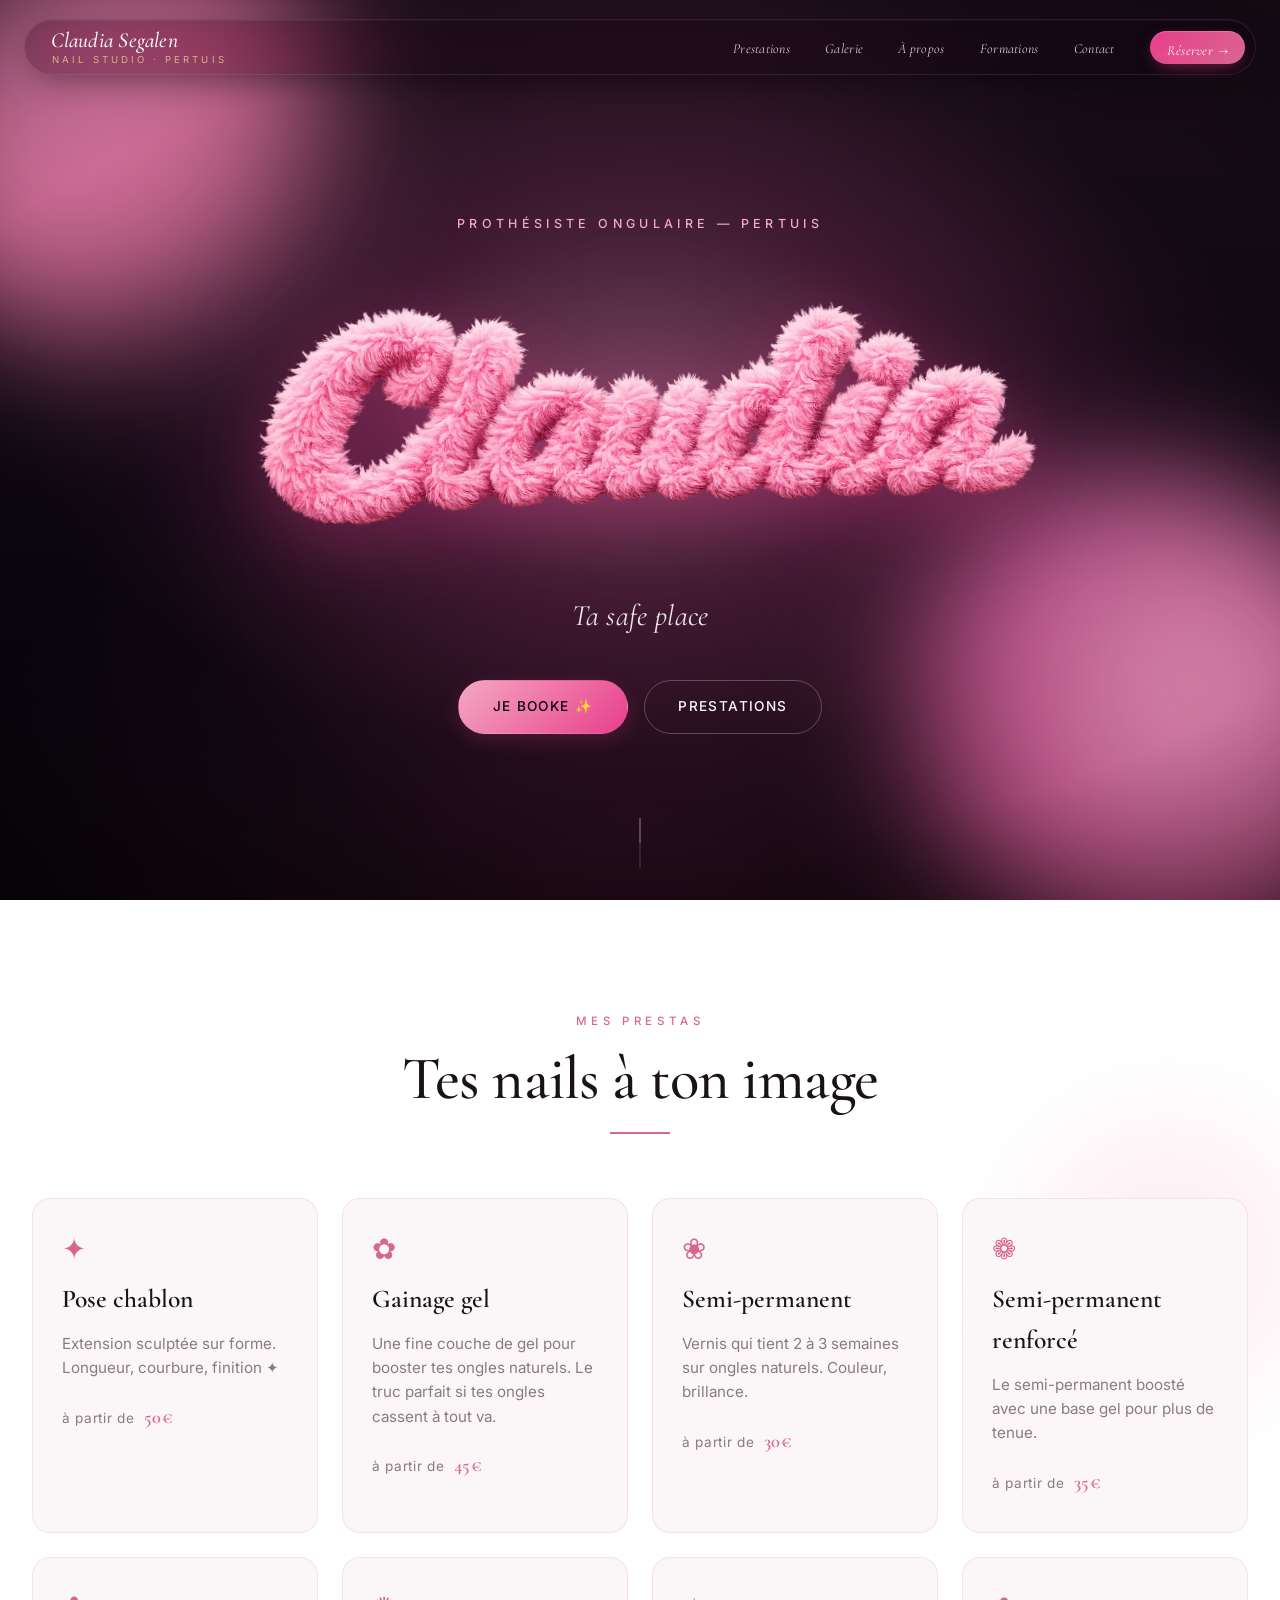
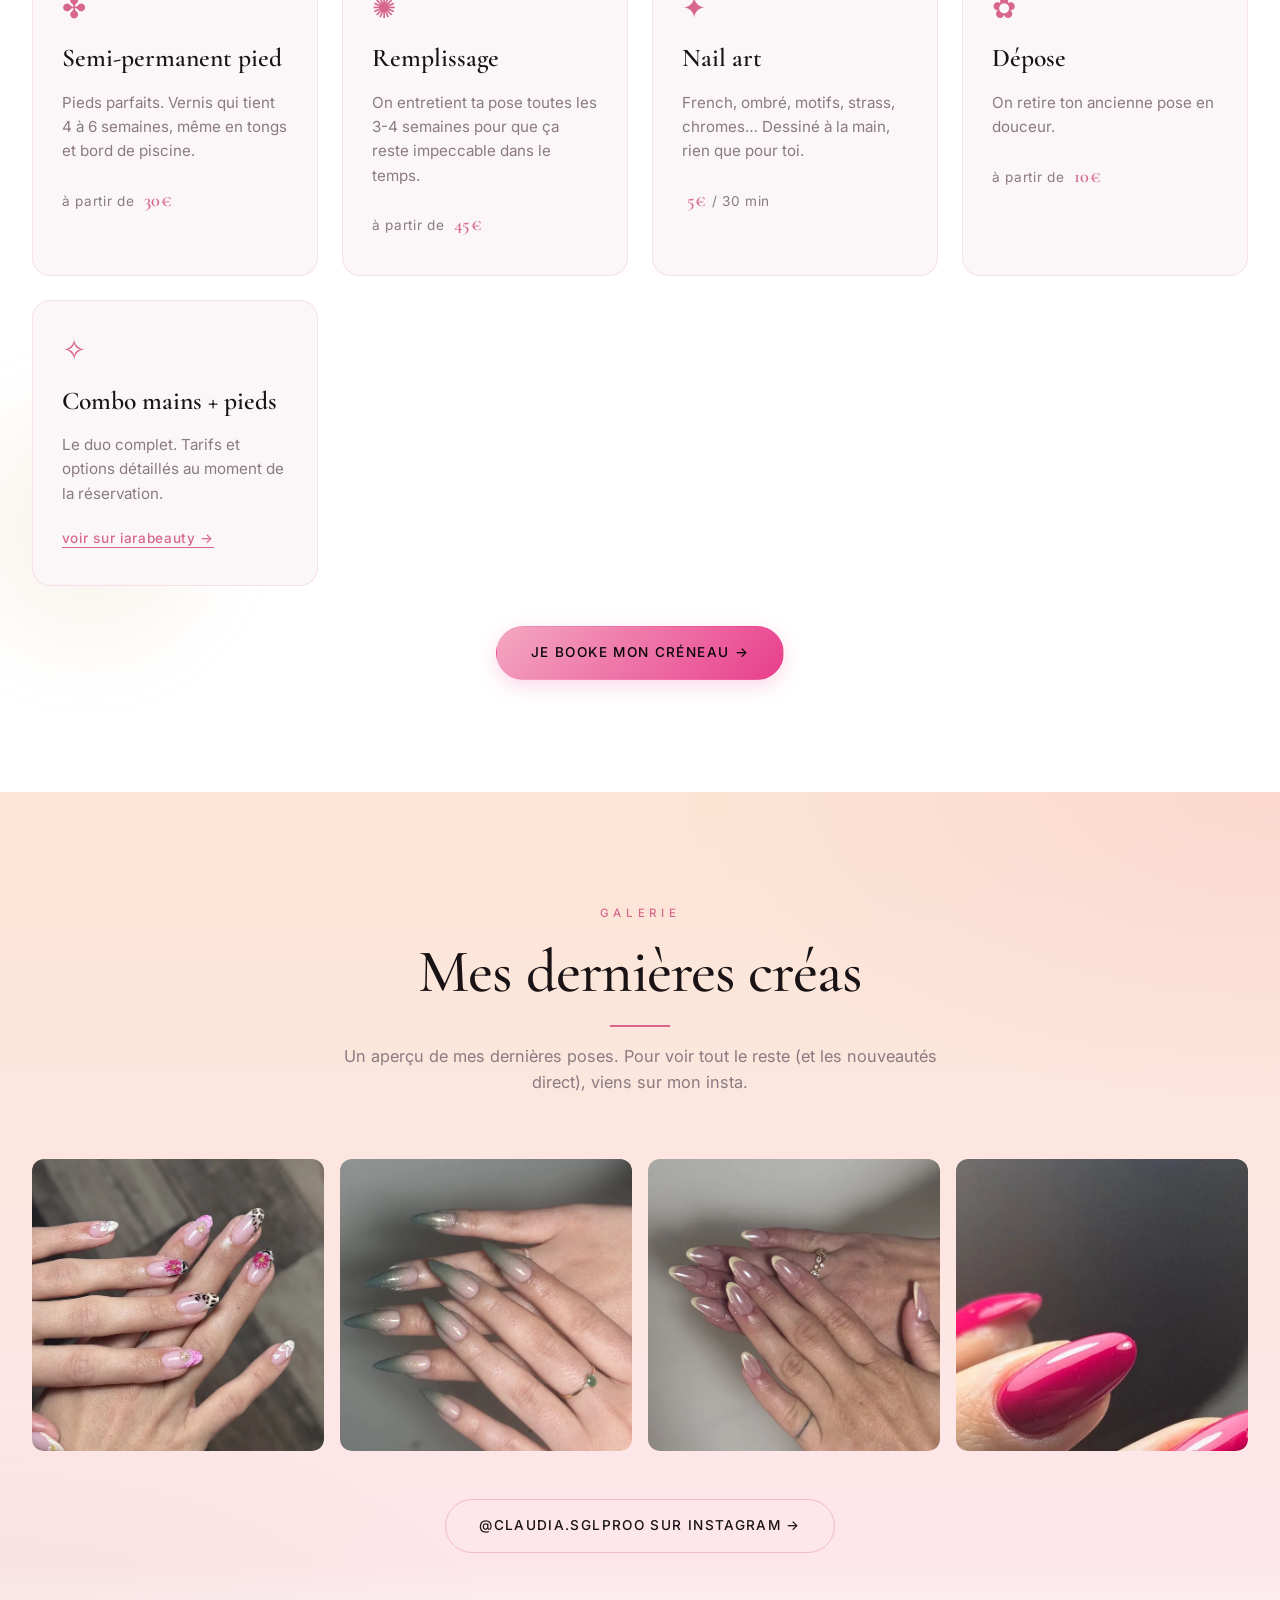
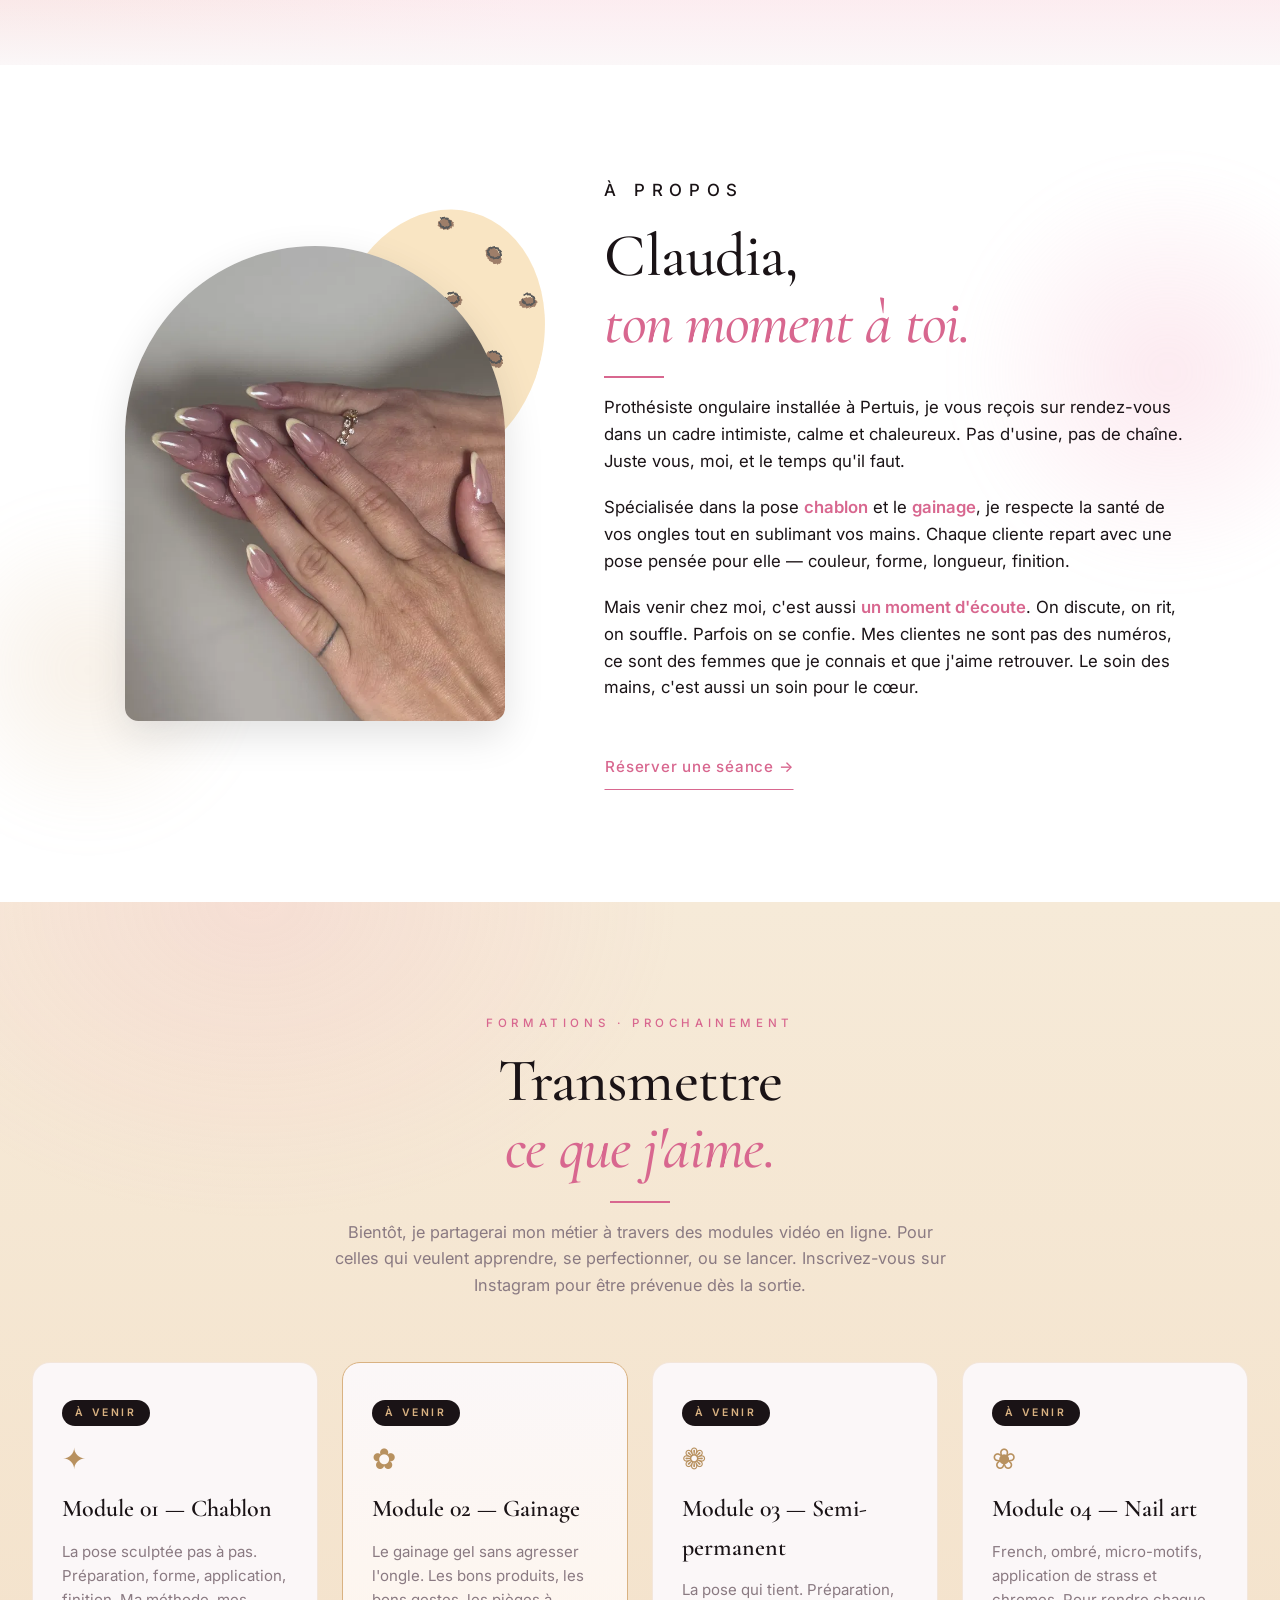
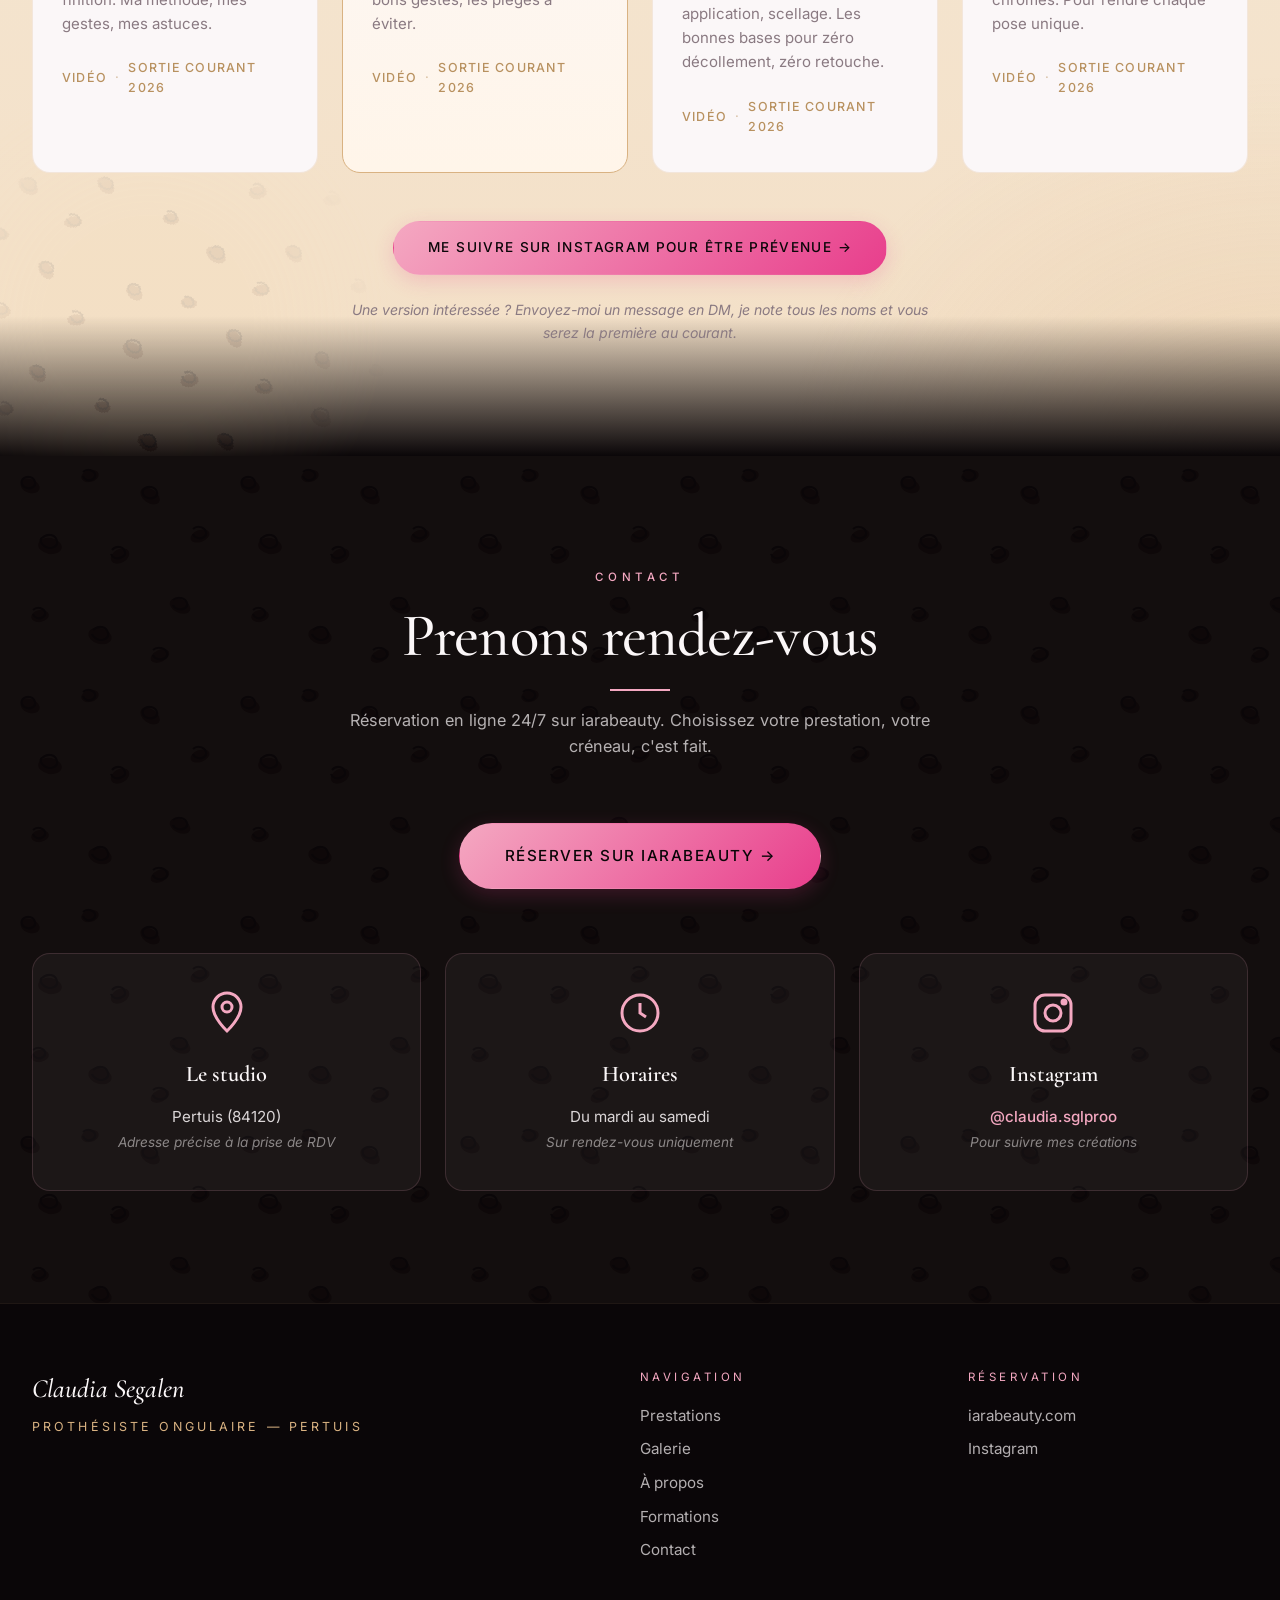
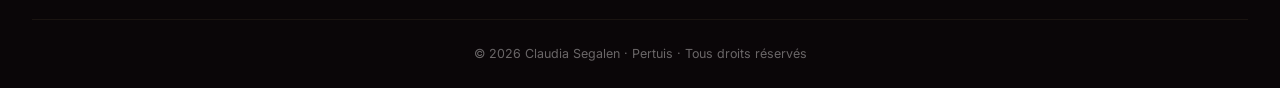
==== commit 54f8ddf8: "chore(prestations): retire le sous-titre 'Que tu veuilles du discret...' Co-Authored-By: Claude Opus" ====
--- a/index.html
+++ b/index.html
@@ -62,7 +62,6 @@
       <div class="section-head reveal">
         <p class="section-eyebrow">Mes prestas</p>
         <h2 class="section-title">Tes nails à ton image</h2>
-        <p class="section-sub">Que tu veuilles du discret ou de l'extension qui claque — je pense chaque pose pour toi. Pour que ça tienne, que ça sublime, et que tes ongles restent en pleine forme.</p>
       </div>
 
       <div class="services-grid">
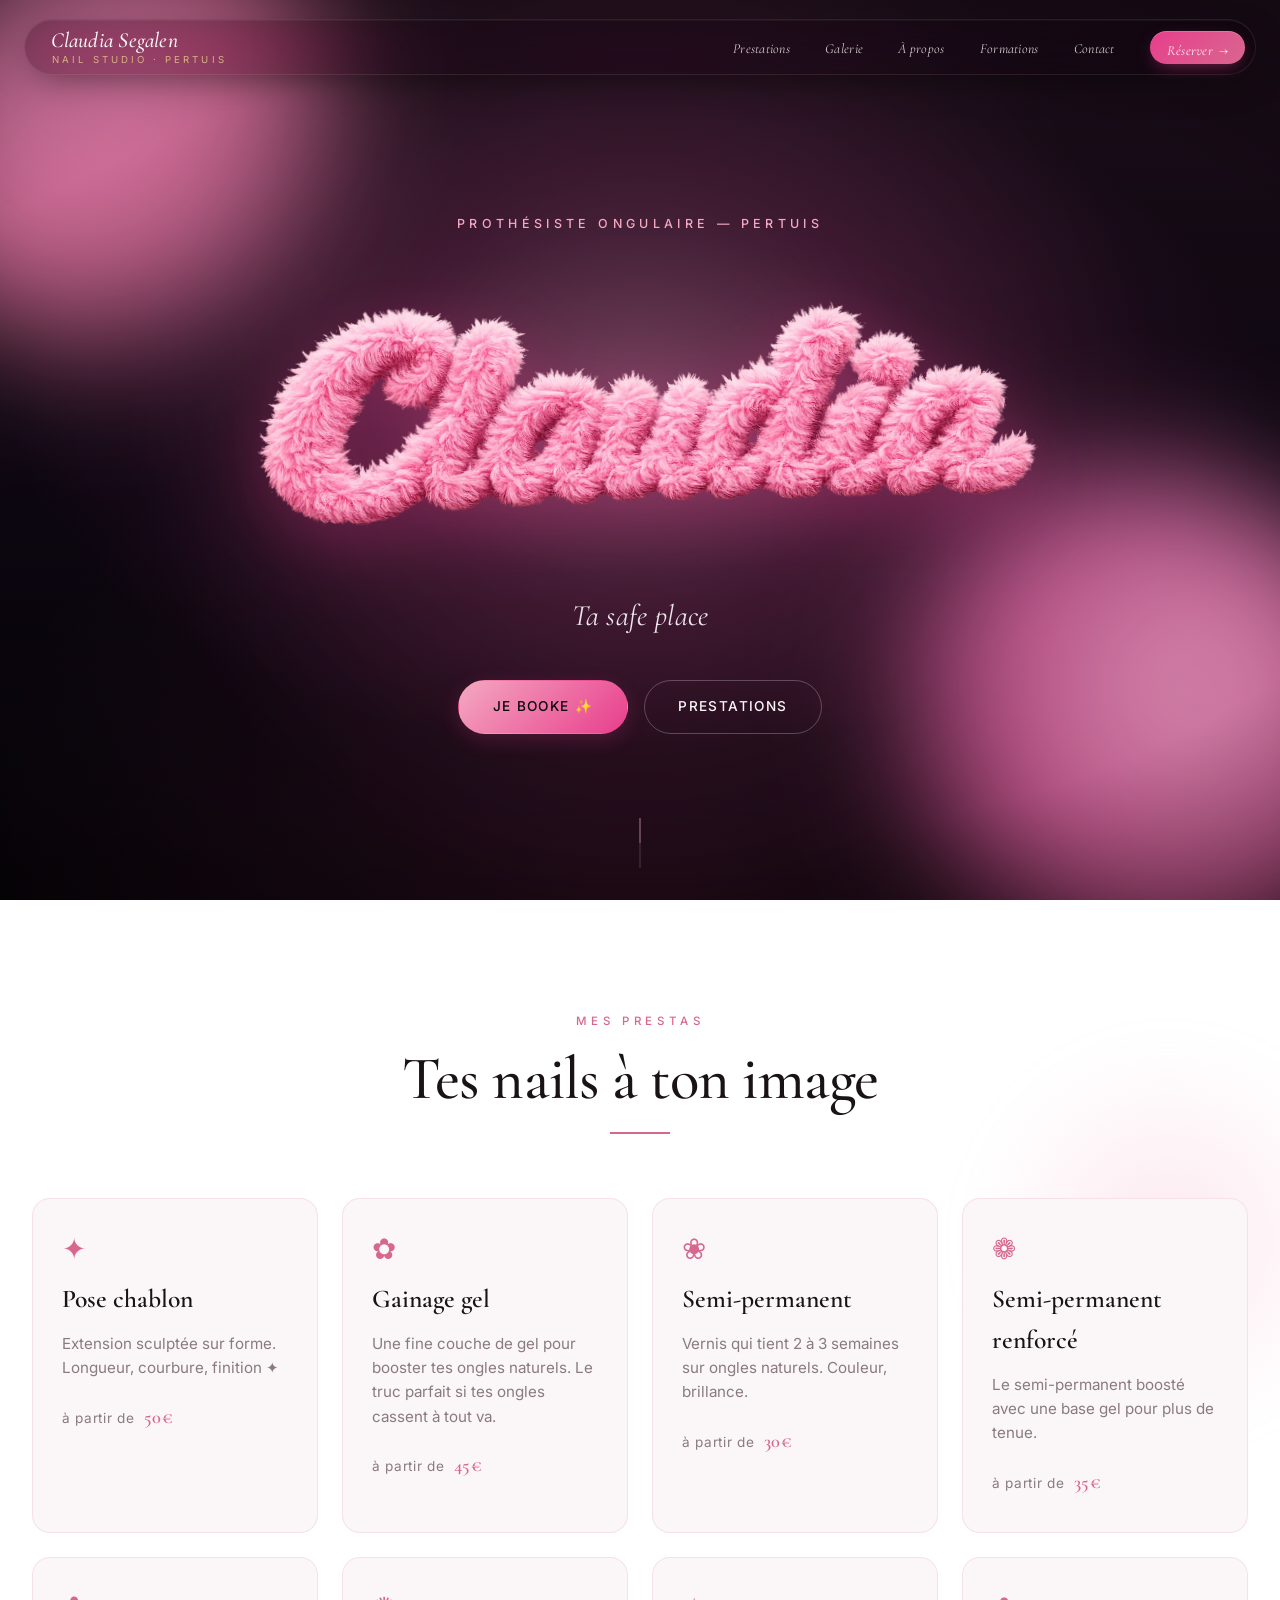
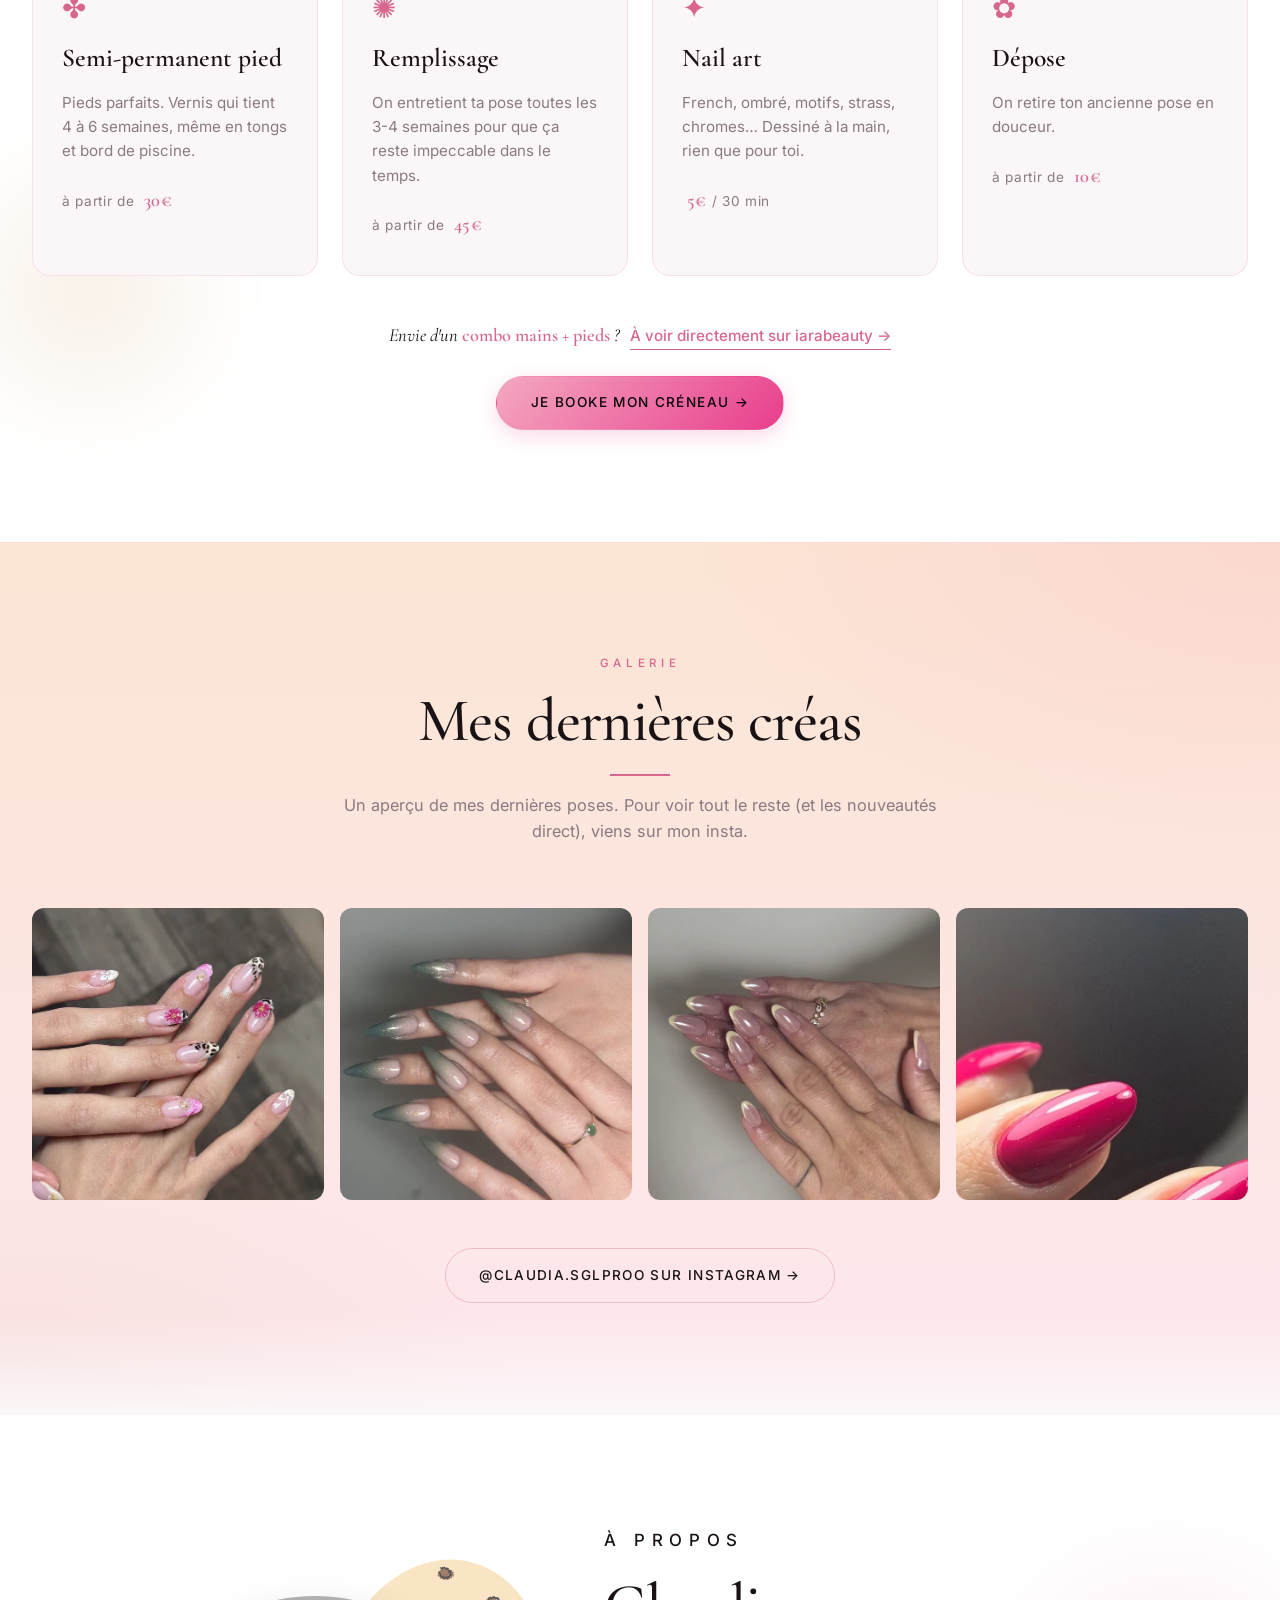
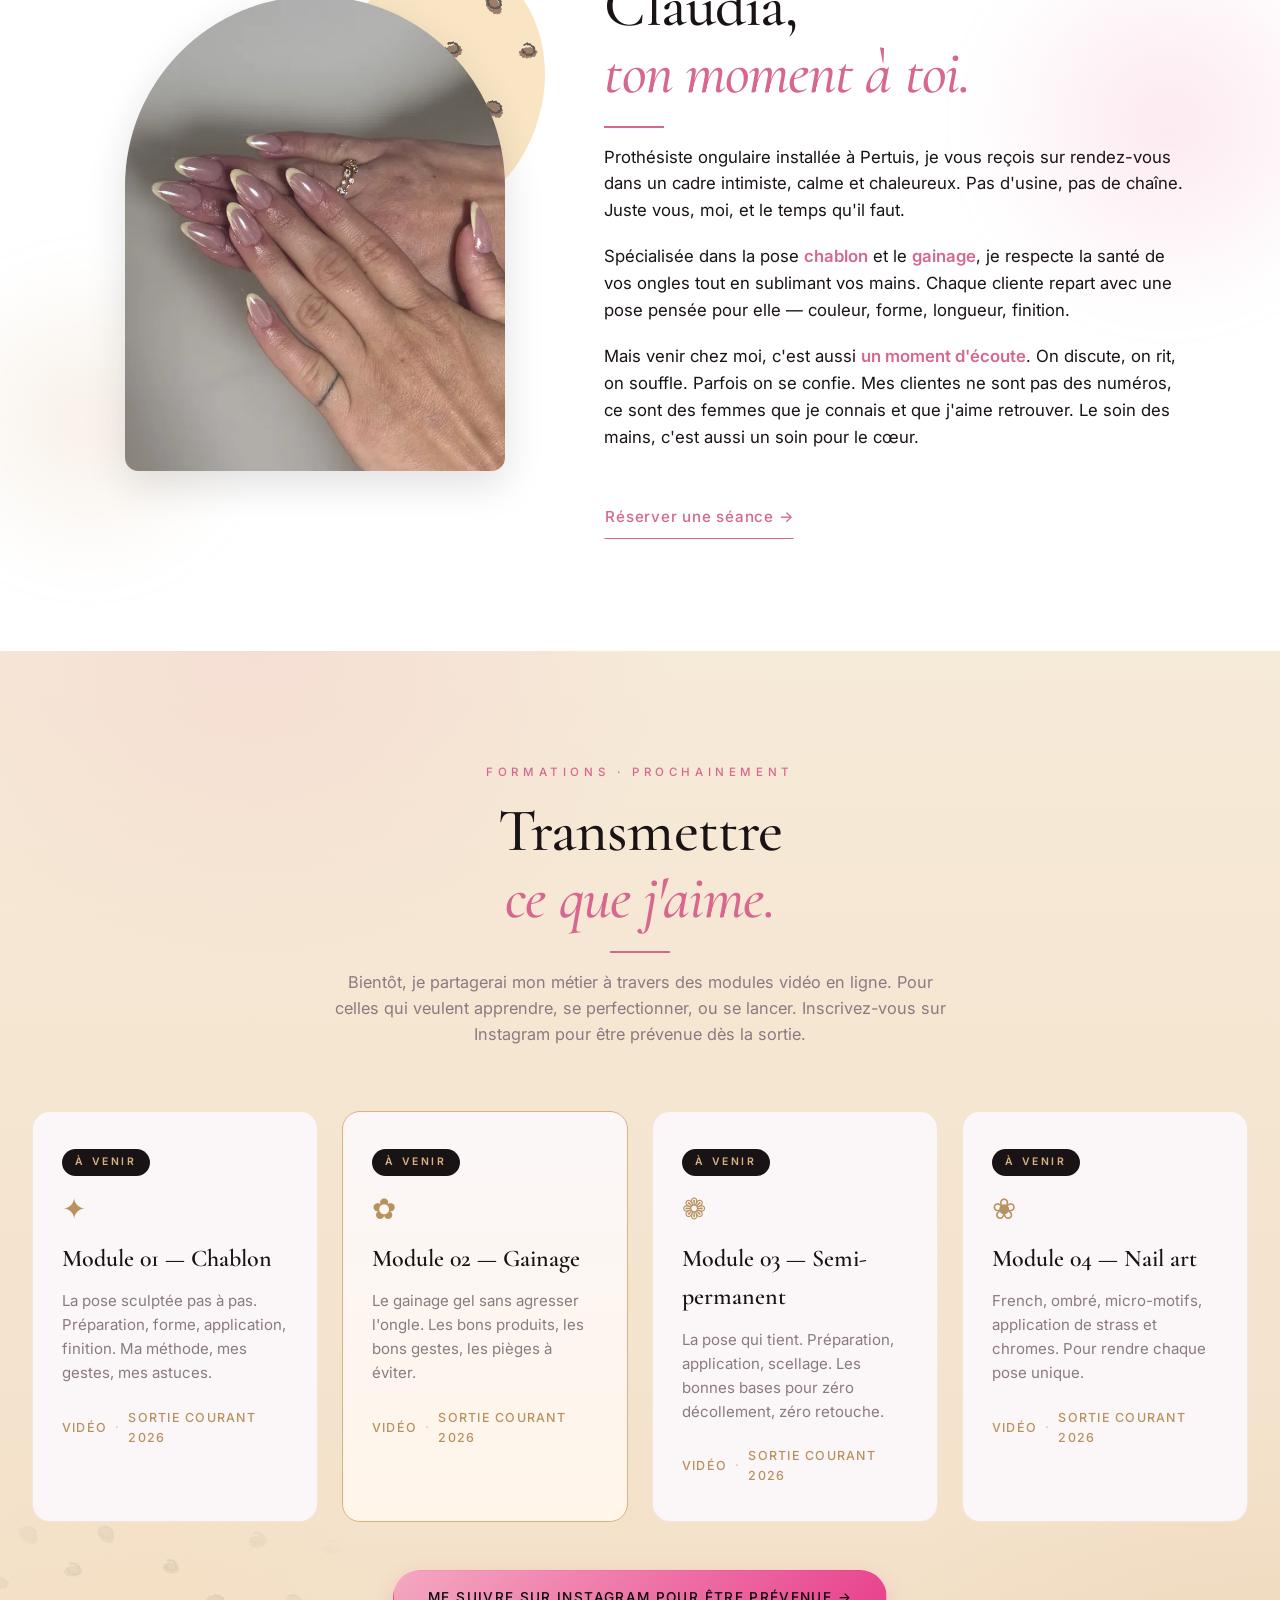
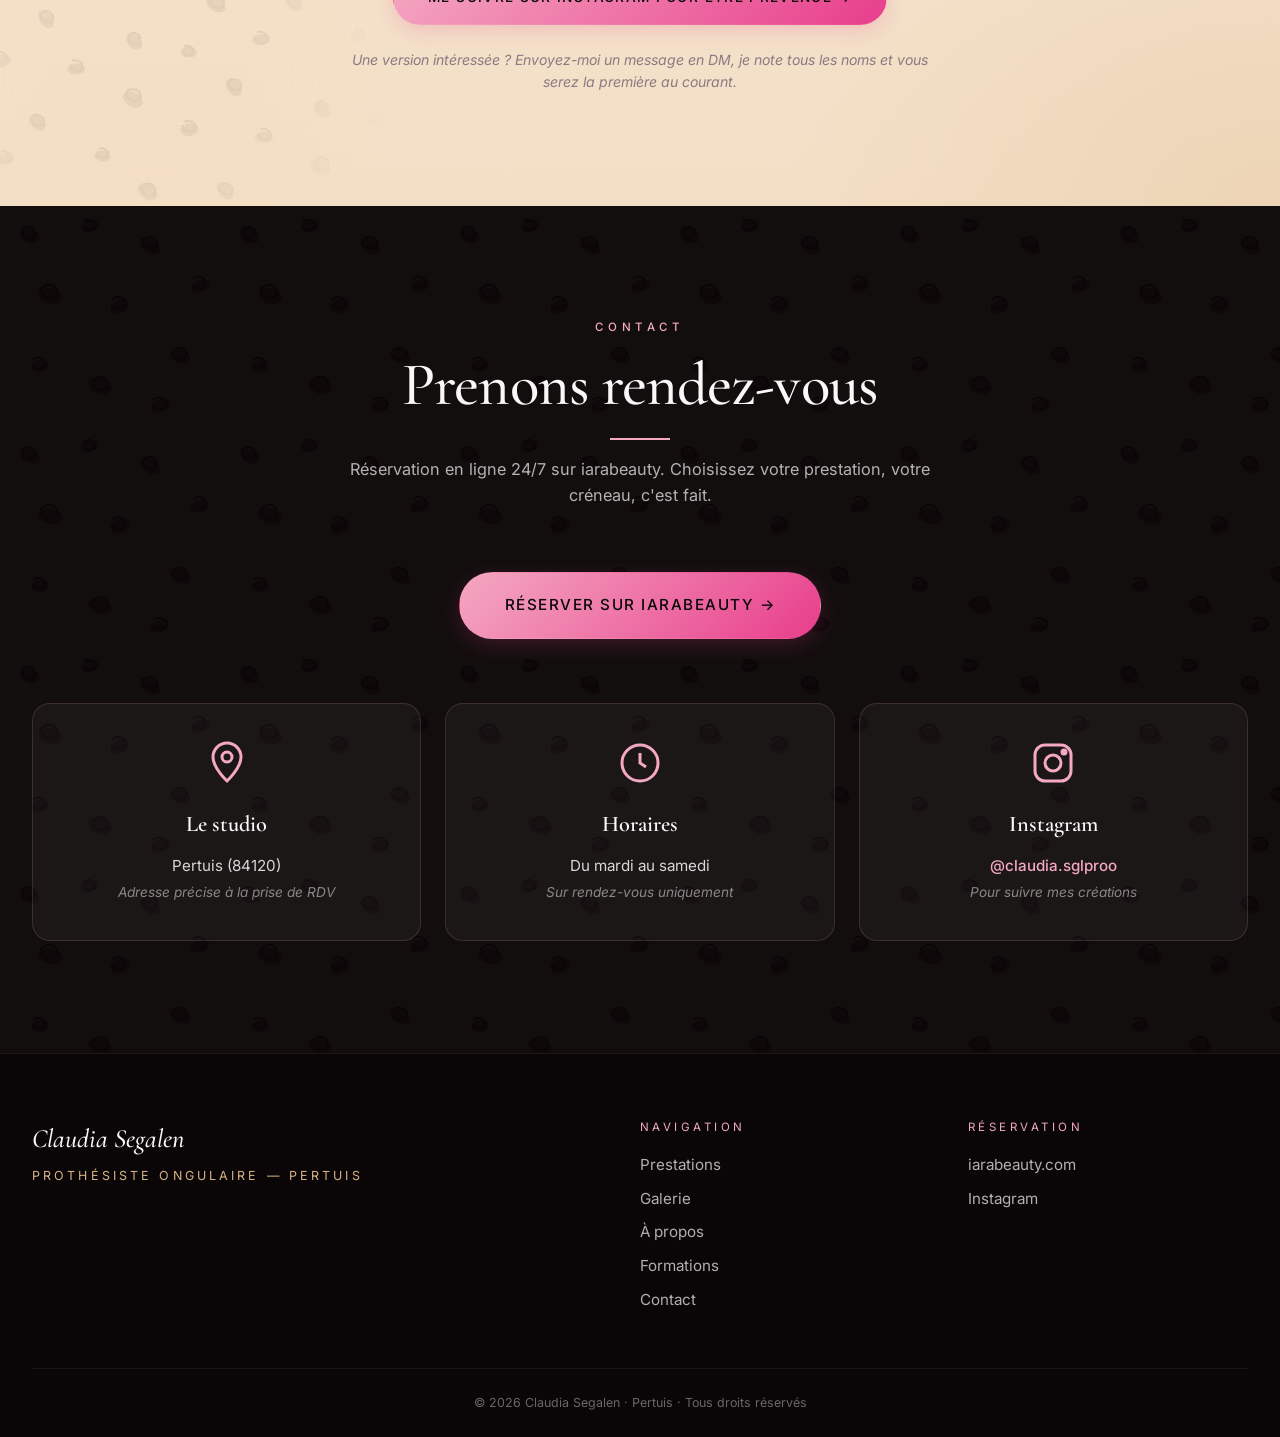
==== commit b33aaf42: "feat(prestations): combo en CTA inline + retire fade formation - Combo mains+pieds: card -> phrase i" ====
--- a/index.html
+++ b/index.html
@@ -121,13 +121,12 @@
           <p class="service-price">à partir de <strong>10€</strong></p>
         </article>
 
-        <article class="service-card reveal">
-          <div class="service-icon" aria-hidden="true">✧</div>
-          <h3 class="service-name">Combo mains + pieds</h3>
-          <p class="service-desc">Le duo complet. Tarifs et options détaillés au moment de la réservation.</p>
-          <p class="service-price"><a href="https://iarabeauty.com/fr/pro/claudiasegalen" target="_blank" rel="noopener">voir sur iarabeauty →</a></p>
-        </article>
-      </div>
+      </div>
+
+      <p class="services-combo reveal">
+        Envie d'un <strong>combo mains + pieds</strong>&nbsp;?
+        <a href="https://iarabeauty.com/fr/pro/claudiasegalen" target="_blank" rel="noopener">À voir directement sur iarabeauty →</a>
+      </p>
 
       <div class="services-cta reveal">
         <a href="https://iarabeauty.com/fr/pro/claudiasegalen" target="_blank" rel="noopener" class="btn btn-primary">Je booke mon créneau →</a>
--- a/css/style.css
+++ b/css/style.css
@@ -273,17 +273,6 @@
 }
 
 /* ========= TRANSITIONS DOUCES ENTRE SECTIONS ========= */
-.section-formation::after {
-  content: '';
-  position: absolute;
-  left: 0;
-  right: 0;
-  bottom: 0;
-  height: 140px;
-  background: linear-gradient(180deg, transparent 0%, var(--black) 100%);
-  pointer-events: none;
-  z-index: 0;
-}
 .section-alt::after {
   content: '';
   position: absolute;
@@ -701,9 +690,36 @@
   font-style: italic;
   margin-top: 1.5rem;
 }
+.services-combo {
+  text-align: center;
+  margin-top: 2.8rem;
+  font-family: var(--serif);
+  font-style: italic;
+  font-size: 1.15rem;
+  color: var(--ink, #1a0d18);
+}
+.services-combo strong {
+  font-weight: 600;
+  font-style: normal;
+  color: var(--rose-deep);
+}
+.services-combo a {
+  display: inline-block;
+  margin-left: 0.4rem;
+  color: var(--rose-deep);
+  font-style: normal;
+  font-family: var(--sans);
+  font-size: 0.95rem;
+  font-weight: 500;
+  text-decoration: none;
+  border-bottom: 1px solid currentColor;
+  padding-bottom: 1px;
+  transition: color 0.25s ease;
+}
+.services-combo a:hover { color: var(--rose-hot); }
 .services-cta {
   text-align: center;
-  margin-top: 2.5rem;
+  margin-top: 1.6rem;
 }
 
 /* ========= GALERIE (avec vraies images) ========= */
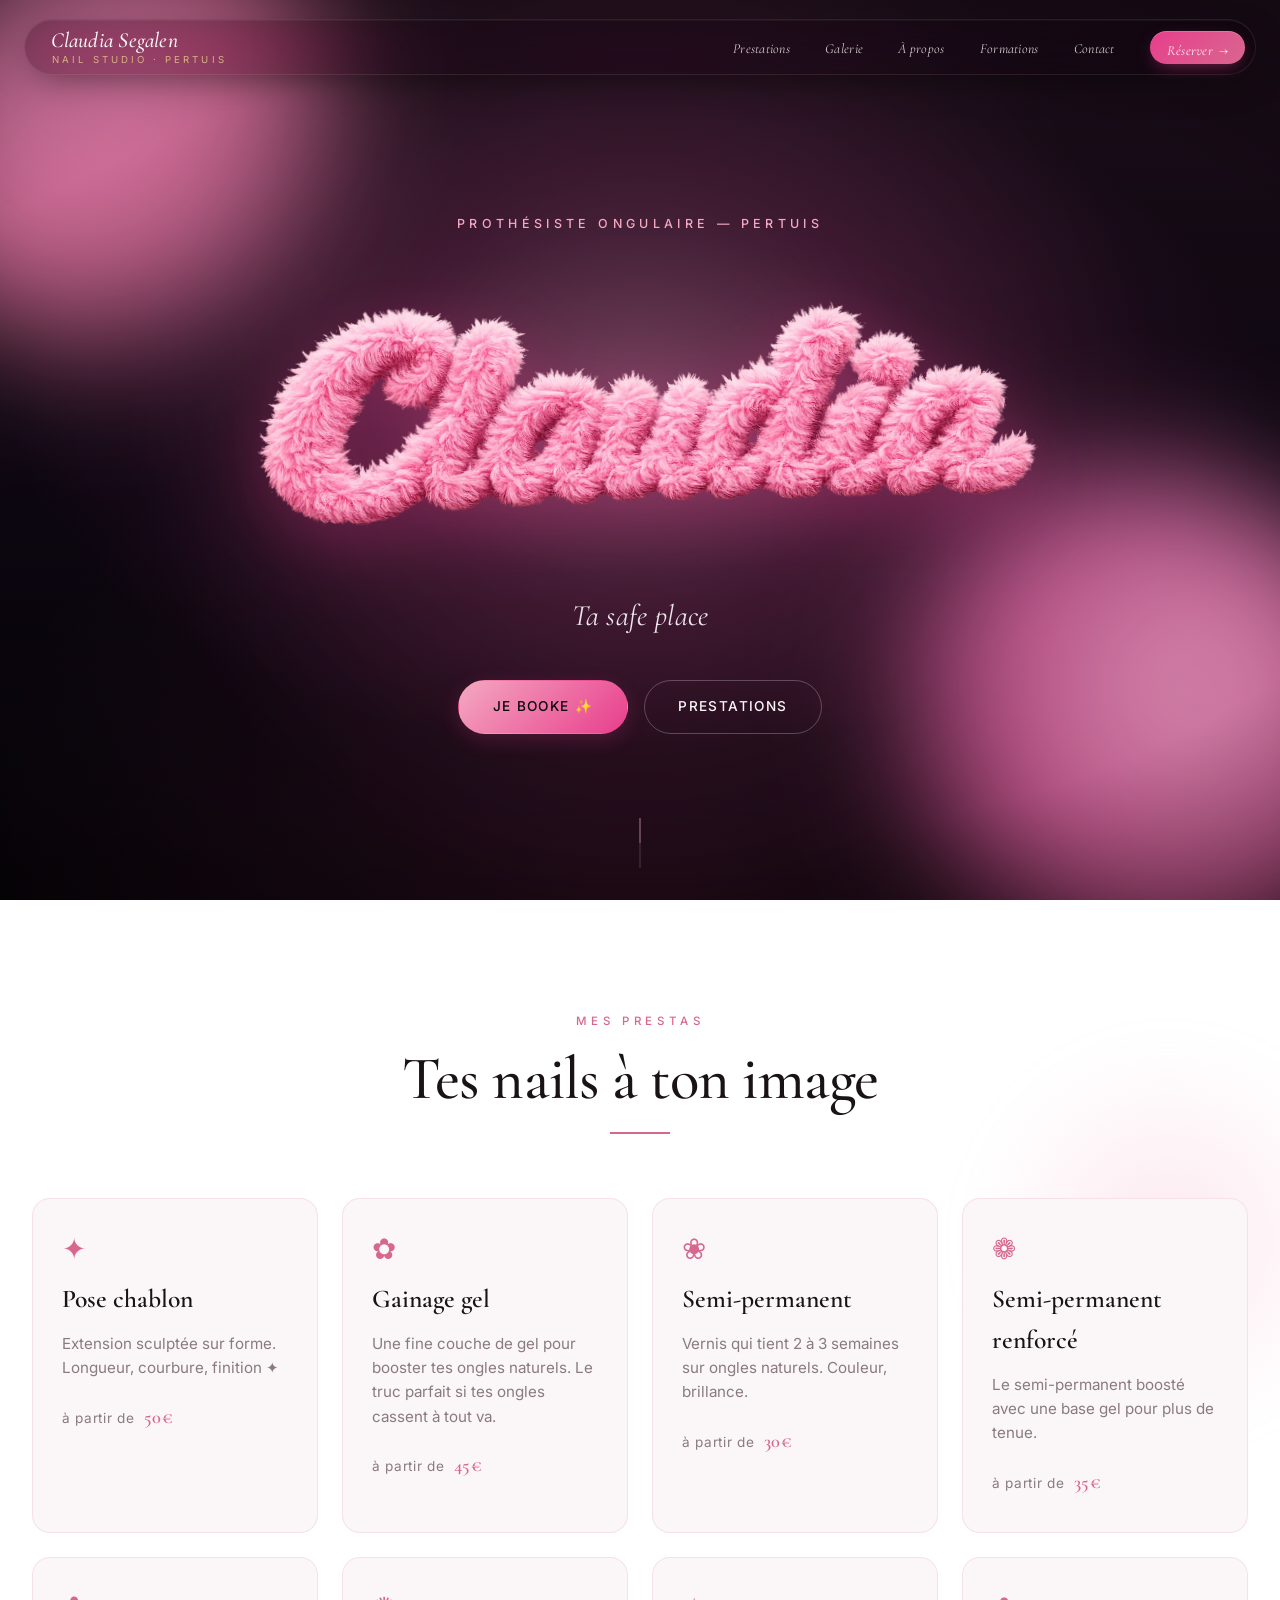
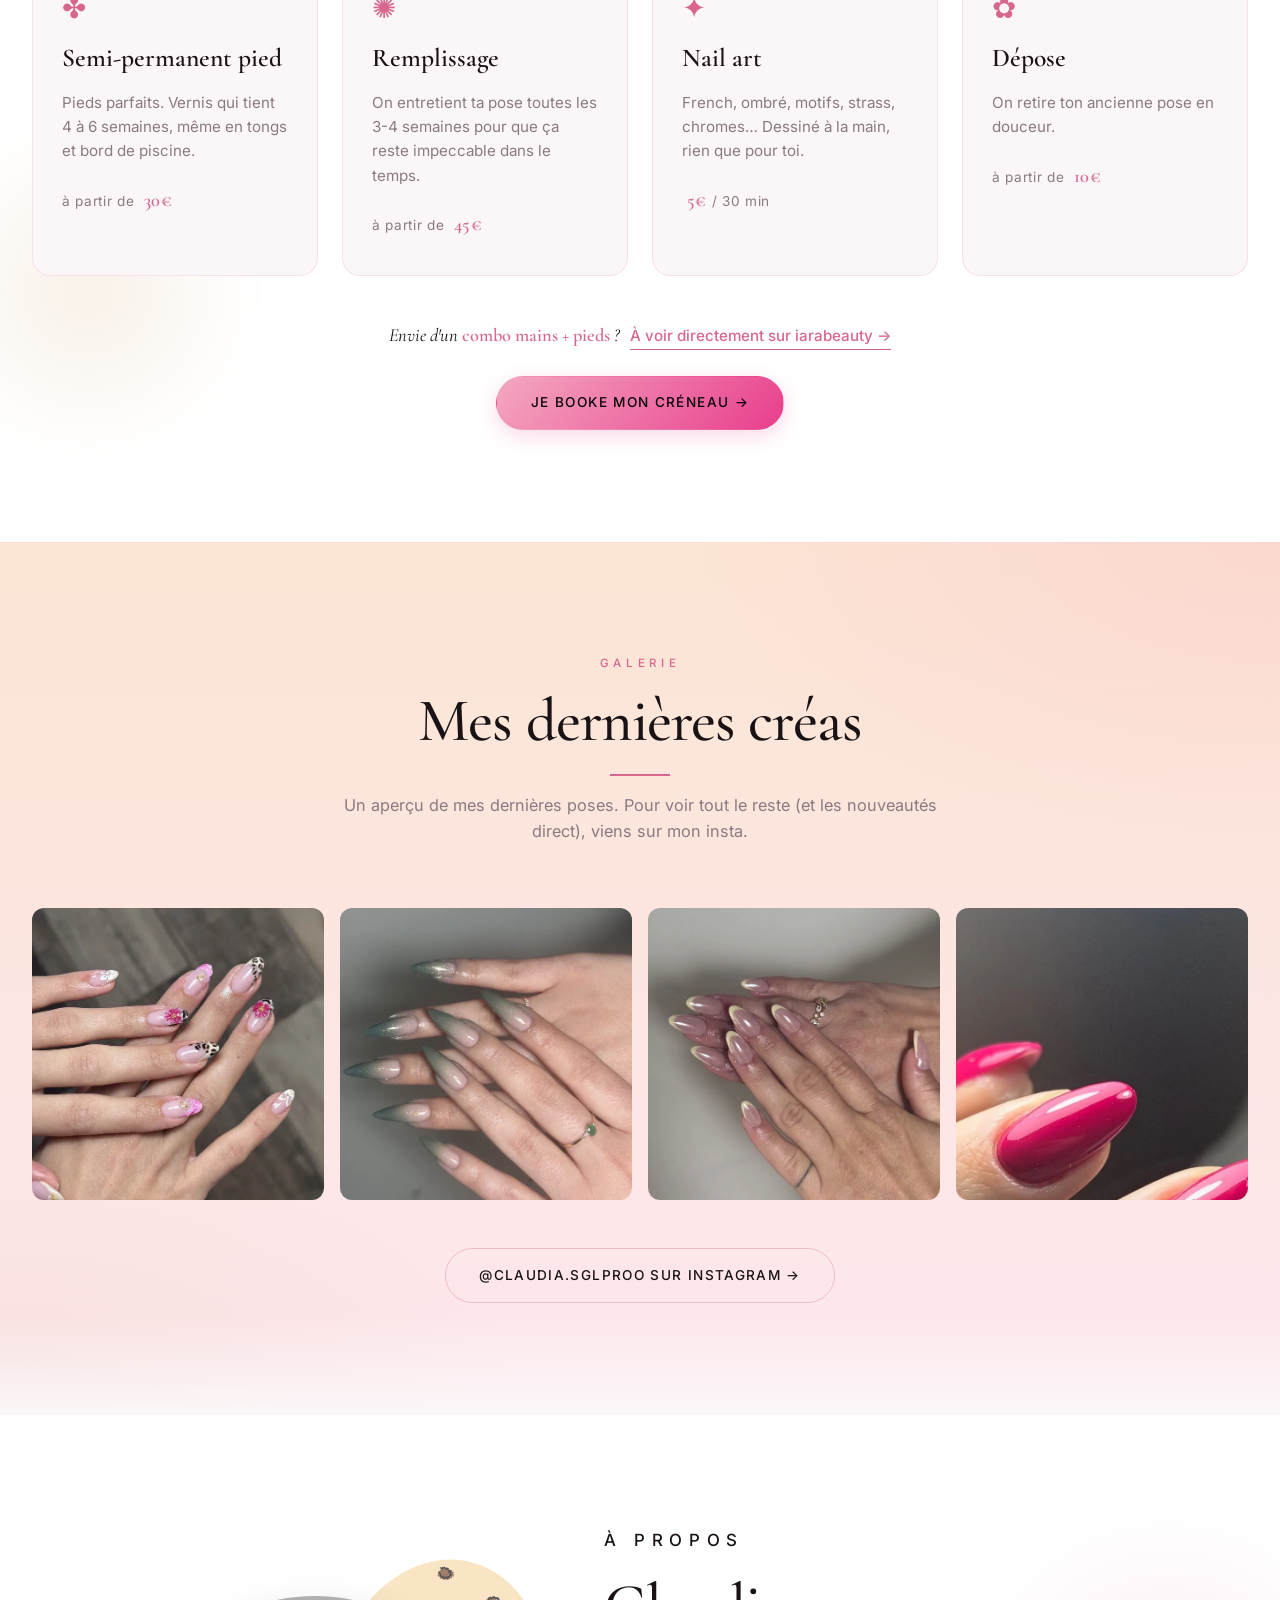
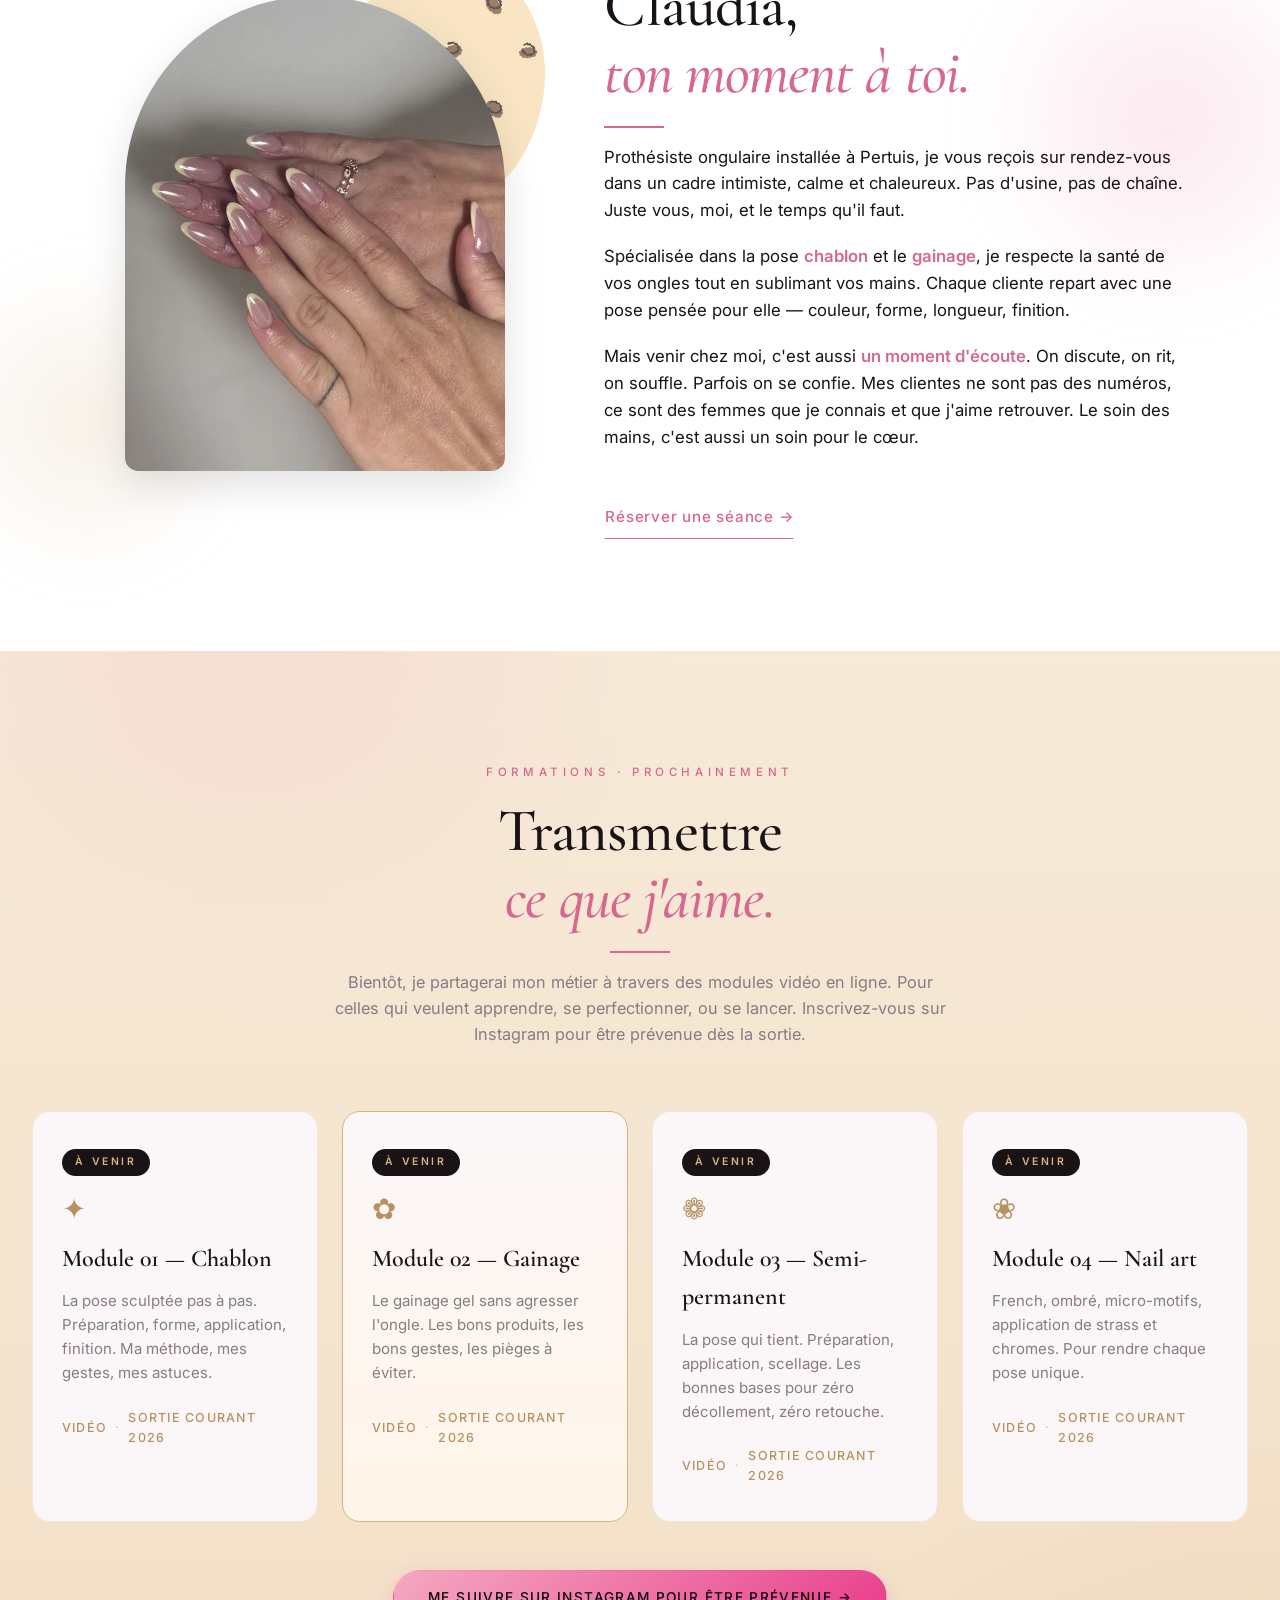
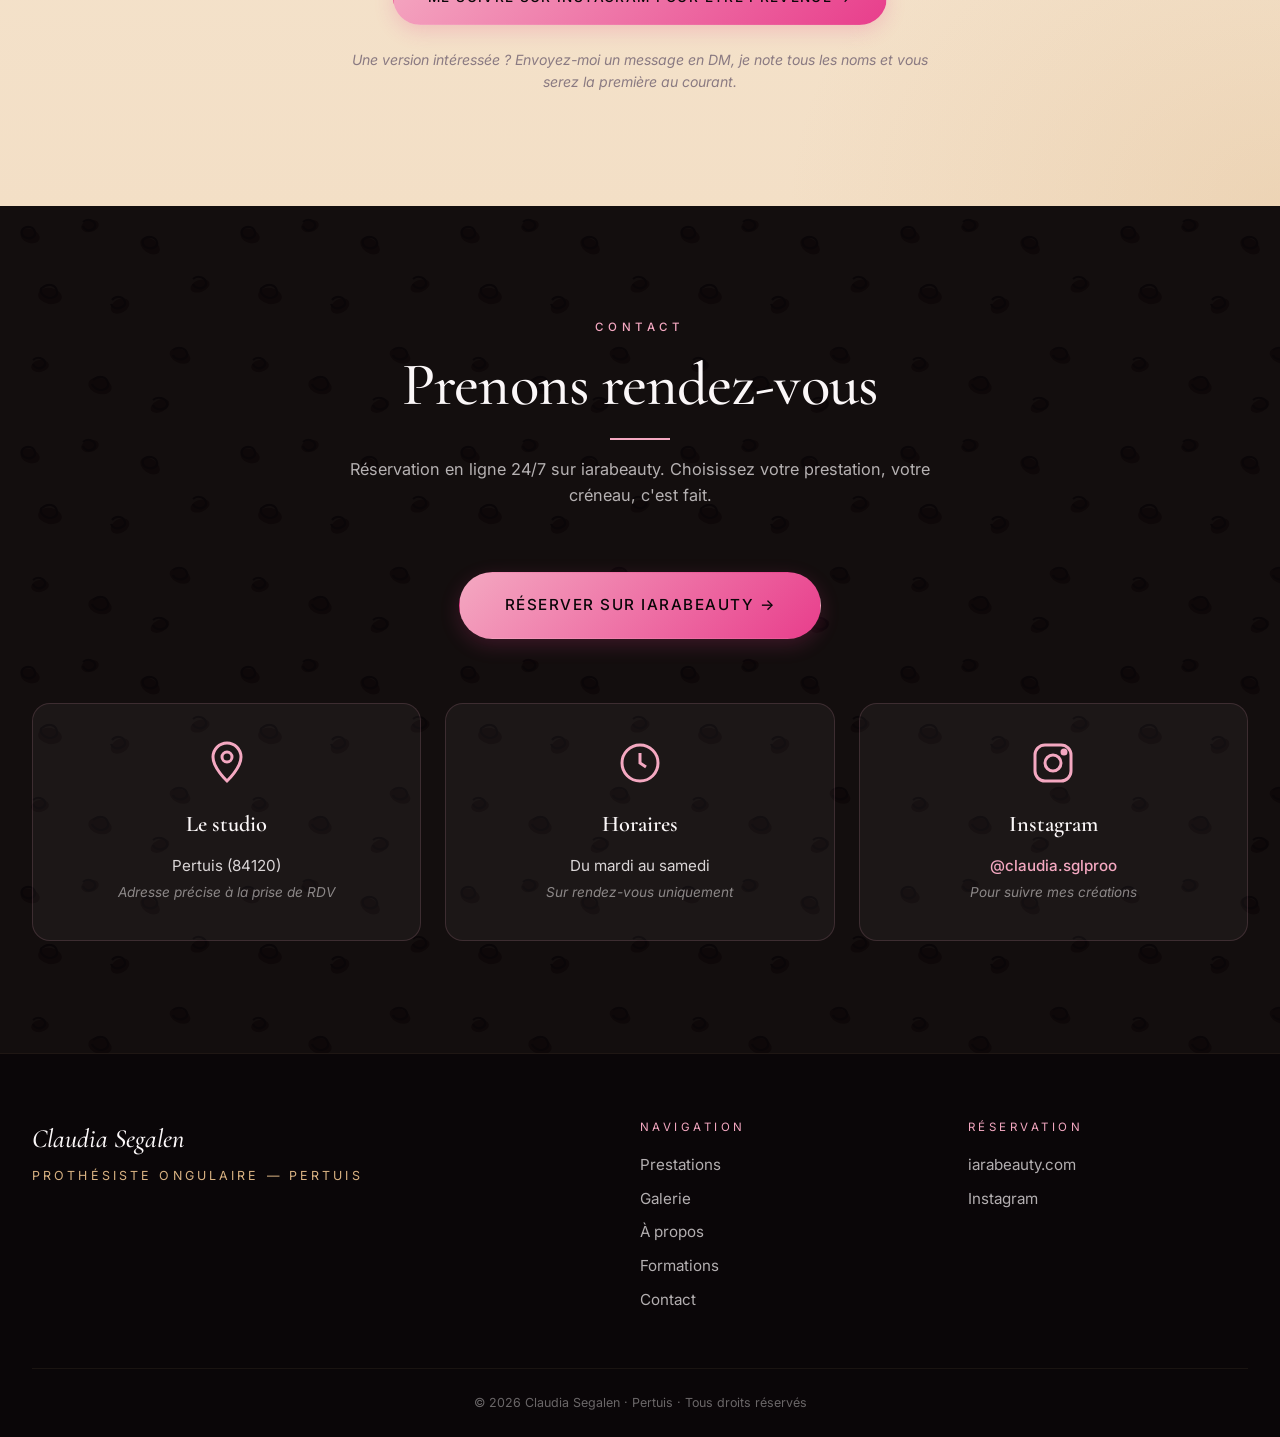
==== commit 1ed1178f: "chore(formation): retire toutes les refs formation-leopard Co-Authored-By: Claude Opus 4.7 <noreply@" ====
--- a/index.html
+++ b/index.html
@@ -183,7 +183,6 @@
 
     <!-- FORMATIONS -->
     <section id="formation" class="section section-formation">
-      <div class="formation-leopard" aria-hidden="true"></div>
       <div class="section-head reveal">
         <p class="section-eyebrow">Formations · prochainement</p>
         <h2 class="section-title">Transmettre<br><em>ce que j'aime.</em></h2>
--- a/css/style.css
+++ b/css/style.css
@@ -834,24 +834,6 @@
   position: relative;
   z-index: 1;
 }
-.formation-leopard {
-  position: absolute;
-  bottom: -10%;
-  left: -8%;
-  width: 40vw;
-  height: 40vw;
-  max-width: 500px;
-  max-height: 500px;
-  background-image: var(--leopard-pattern);
-  background-size: 200px 200px;
-  border-radius: 50%;
-  opacity: 0.08;
-  mask-image: radial-gradient(circle at center, black 30%, transparent 70%);
-  -webkit-mask-image: radial-gradient(circle at center, black 30%, transparent 70%);
-  pointer-events: none;
-  transform: rotate(20deg);
-}
-
 .modules-grid {
   display: grid;
   grid-template-columns: repeat(auto-fit, minmax(280px, 1fr));
@@ -1177,8 +1159,6 @@
 
   .contact-cta-main { margin-bottom: 3rem; }
 
-  .formation-leopard { width: 70vw; height: 70vw; opacity: 0.06; }
-
   .site-footer { padding: 3rem 1.2rem 1.2rem; }
 }
 
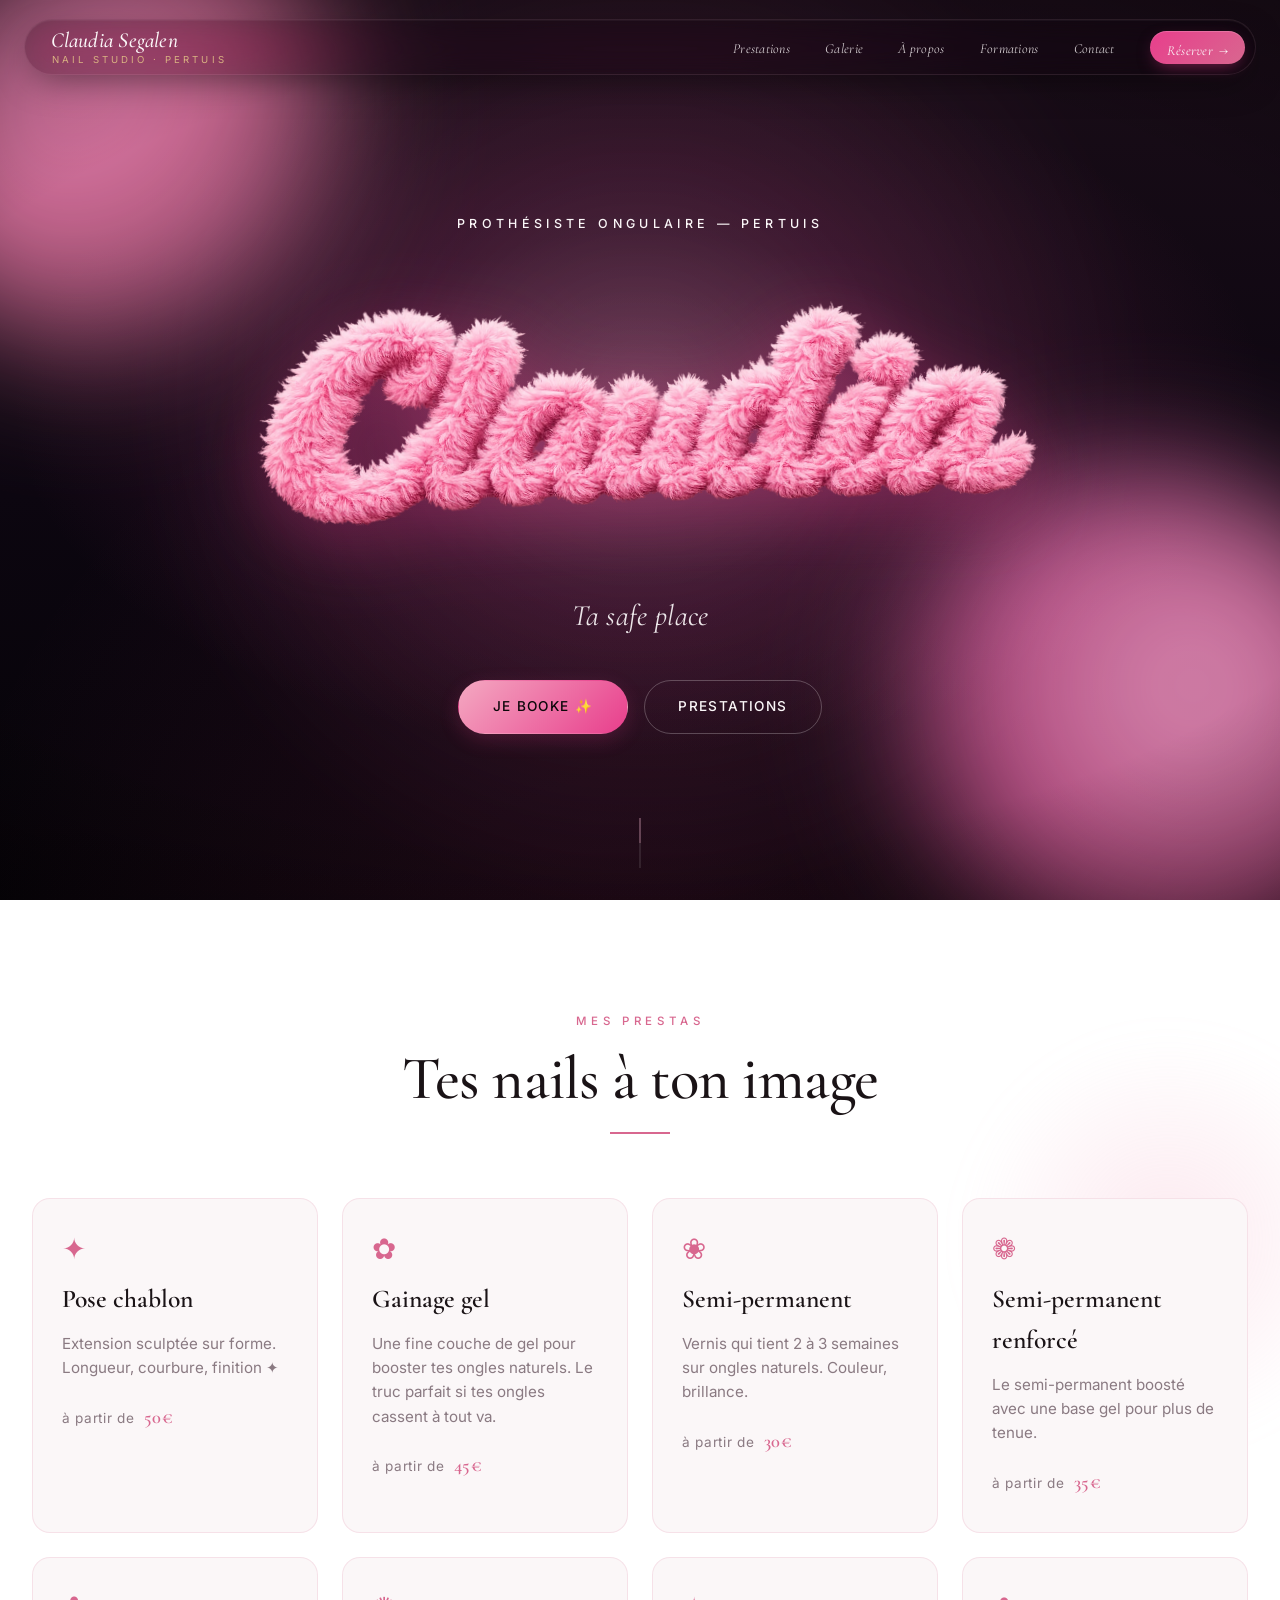
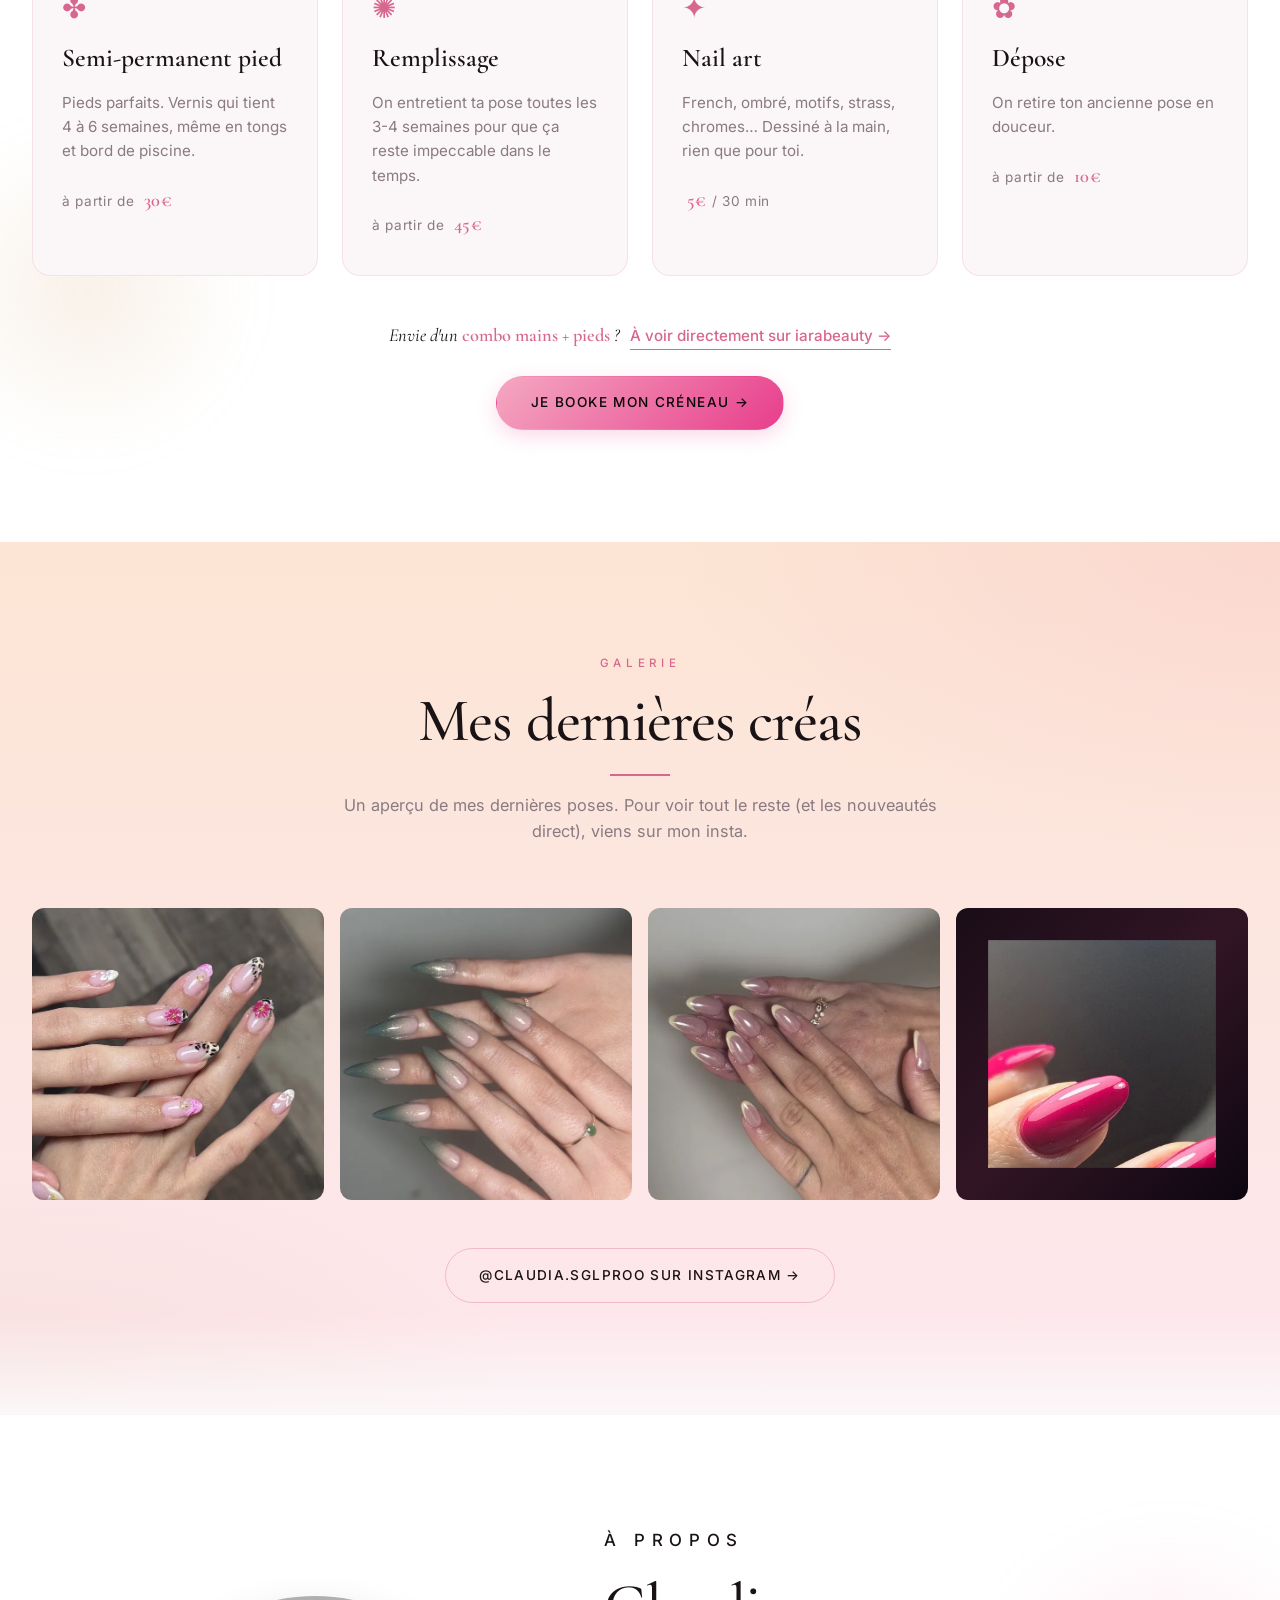
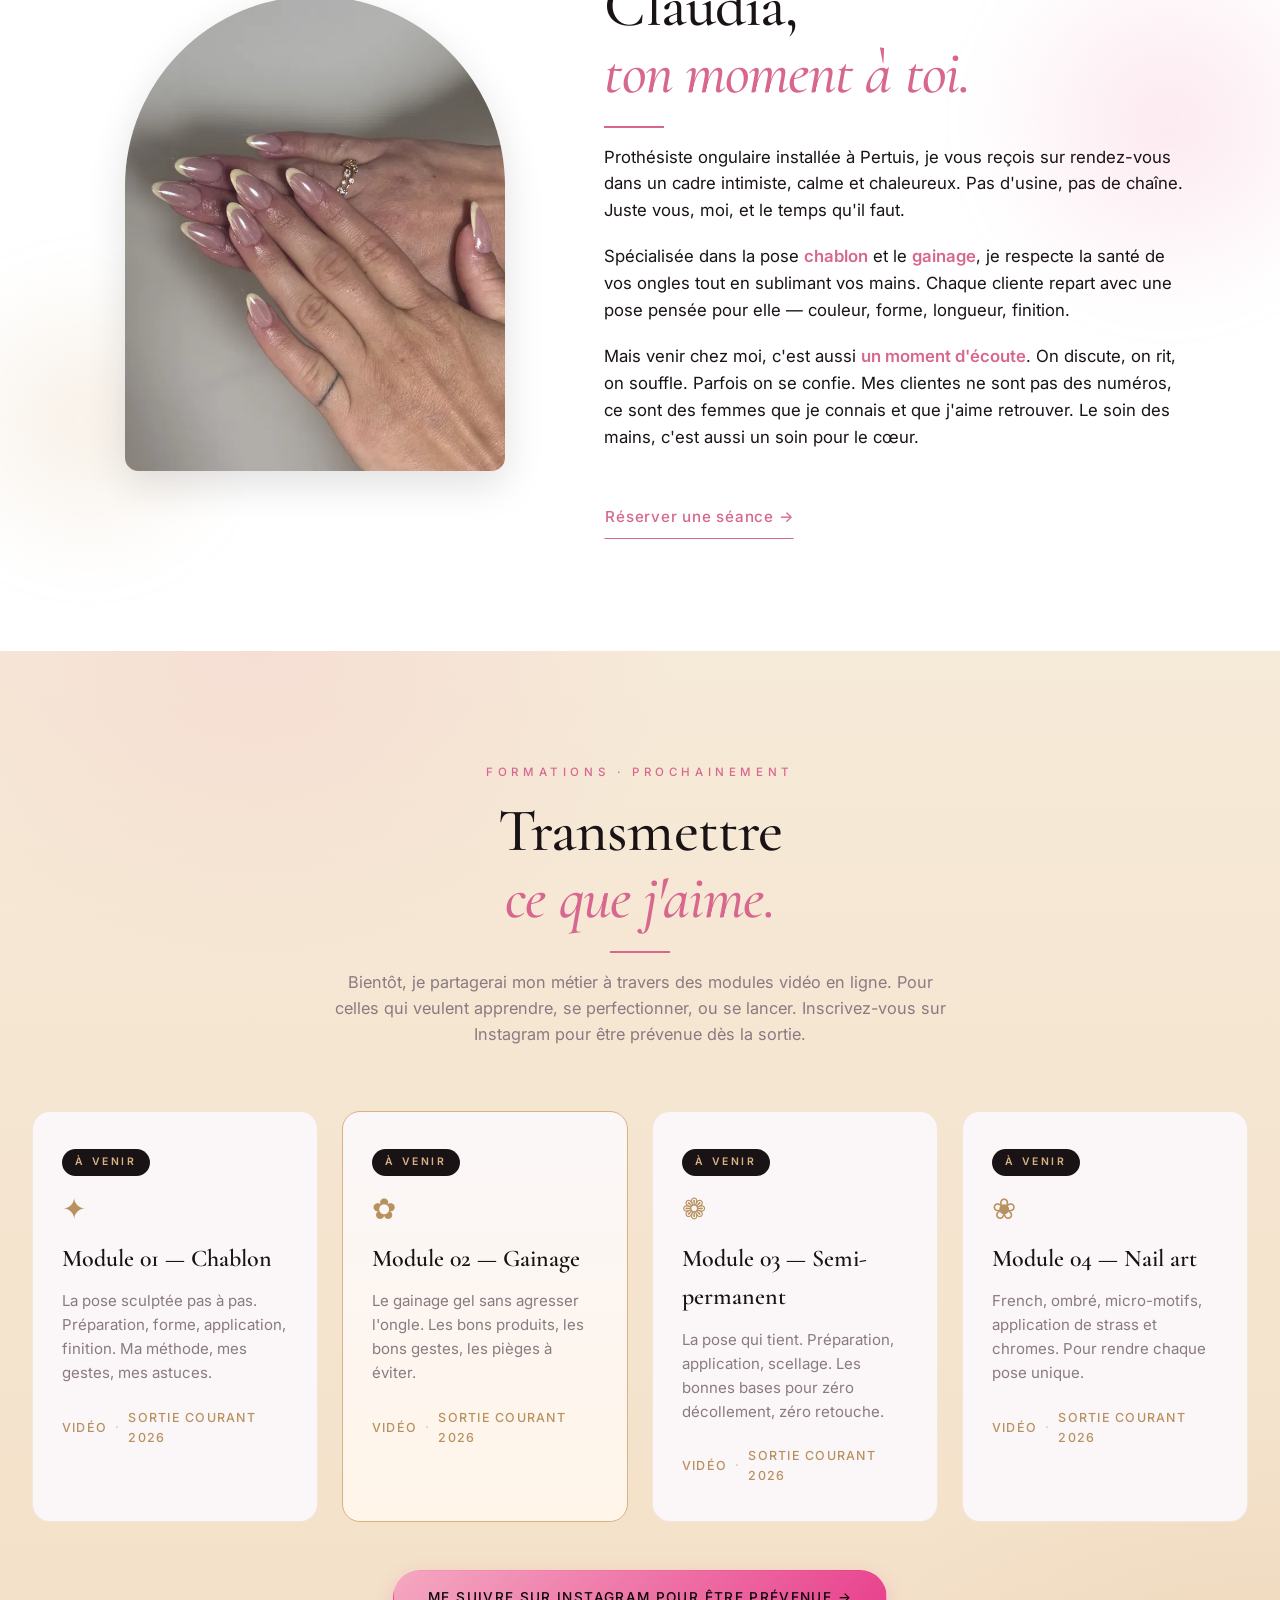
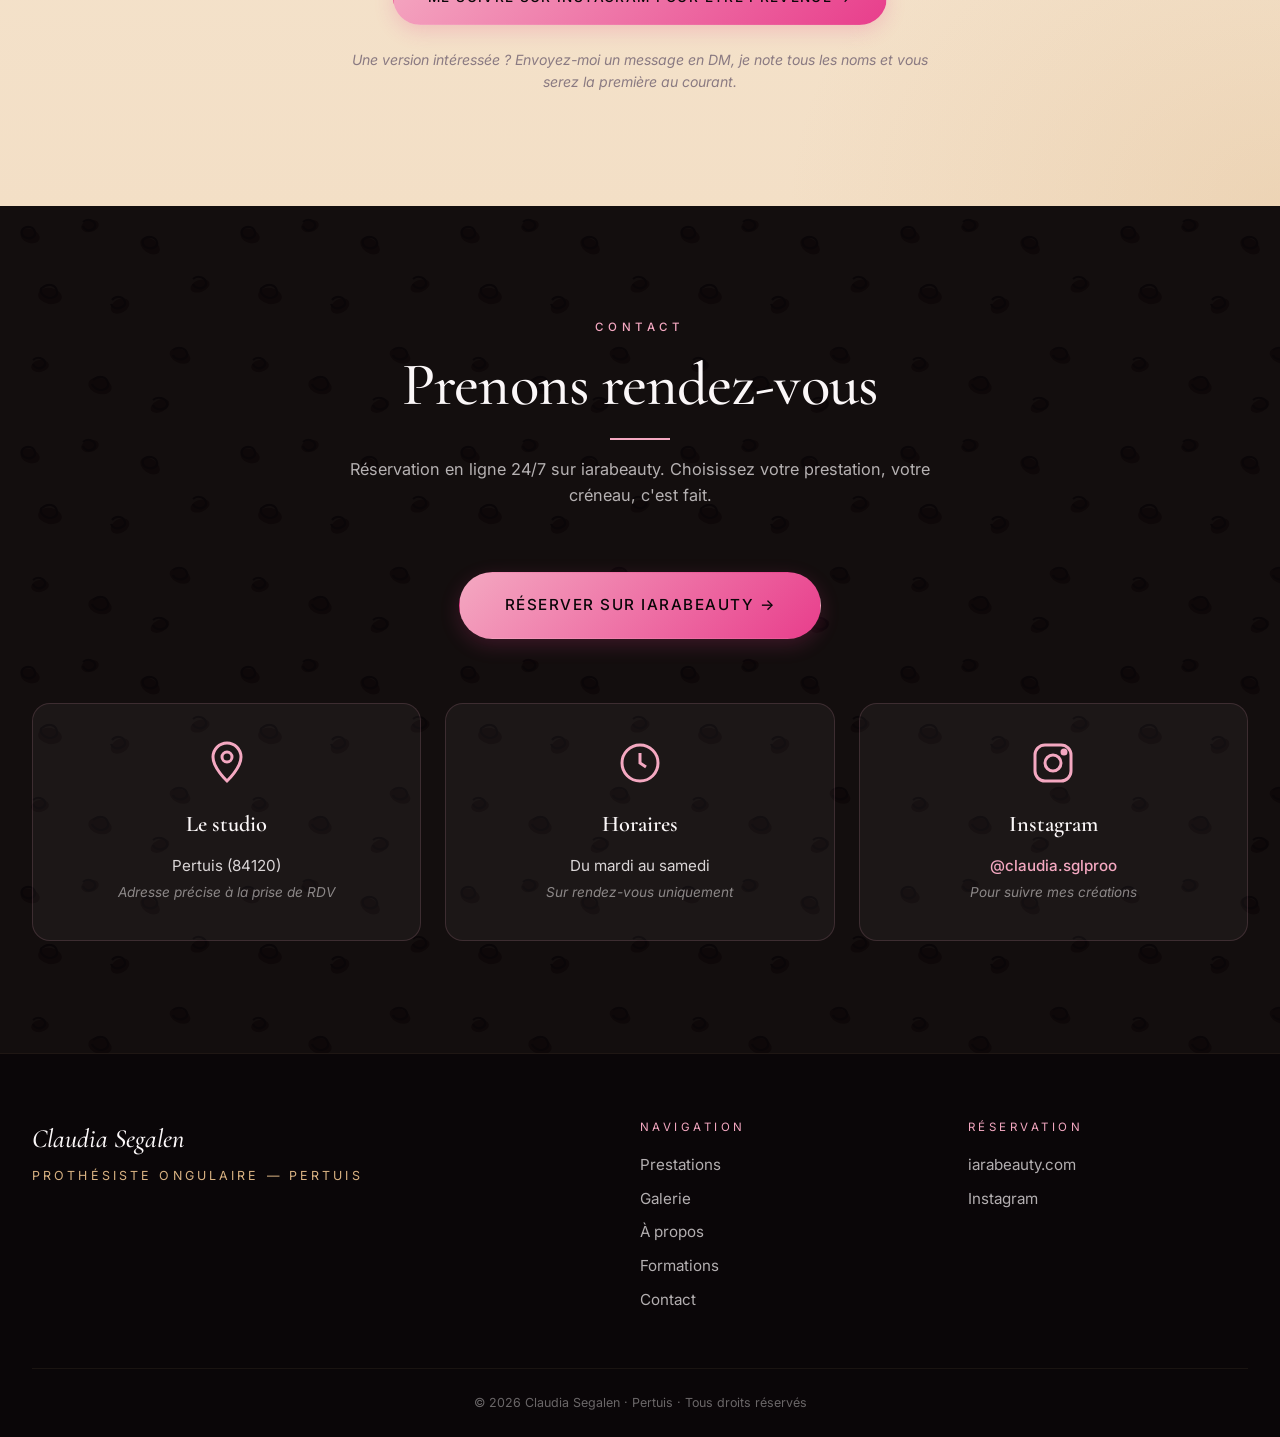
==== commit 8fc41cde: "chore: hero-eyebrow blanc, dezoom visuel nail-3, retire about-photo-leopard - hero-eyebrow: color ro" ====
--- a/index.html
+++ b/index.html
@@ -168,7 +168,6 @@
       <div class="about">
         <div class="about-photo reveal">
           <img src="assets/nail-2.webp" alt="Claudia Segalen au travail">
-          <div class="about-photo-leopard" aria-hidden="true"></div>
         </div>
         <div class="about-text reveal">
           <p class="section-eyebrow">À propos</p>
--- a/css/style.css
+++ b/css/style.css
@@ -296,7 +296,7 @@
   font-size: 0.78rem;
   letter-spacing: 0.35em;
   text-transform: uppercase;
-  color: var(--rose);
+  color: var(--paper);
   margin-bottom: 1.5rem;
   font-weight: 500;
 }
@@ -765,6 +765,16 @@
 }
 .gallery-item:hover { transform: translateY(-4px); }
 .gallery-item:hover img { transform: scale(1.06); filter: brightness(1.04); }
+
+.gallery .gallery-item:nth-child(4) {
+  background: linear-gradient(135deg, #1a0d18 0%, #321524 50%, #0c0610 100%);
+}
+.gallery .gallery-item:nth-child(4) img {
+  transform: scale(0.78);
+}
+.gallery .gallery-item:nth-child(4):hover img {
+  transform: scale(0.84);
+}
 .gallery-item:hover::after { opacity: 1; transform: translateY(0); }
 .gallery-cta { text-align: center; }
 
@@ -791,19 +801,6 @@
   position: relative;
   z-index: 2;
   box-shadow: 0 14px 40px rgba(10, 6, 8, 0.12);
-}
-.about-photo-leopard {
-  position: absolute;
-  top: -8%;
-  right: -10%;
-  width: 55%;
-  height: 55%;
-  background-image: var(--leopard-pattern);
-  background-size: 200px 200px;
-  border-radius: 50%;
-  z-index: 1;
-  opacity: 0.65;
-  transform: rotate(15deg);
 }
 .about-text p {
   margin-bottom: 1.2rem;
@@ -1152,7 +1149,6 @@
   }
 
   .about-photo { max-width: 240px; }
-  .about-photo-leopard { width: 50%; height: 50%; }
 
   .btn { padding: 0.85rem 1.6rem; font-size: 0.8rem; letter-spacing: 0.08em; }
   .btn-xl { padding: 1.05rem 2rem; font-size: 0.88rem; }
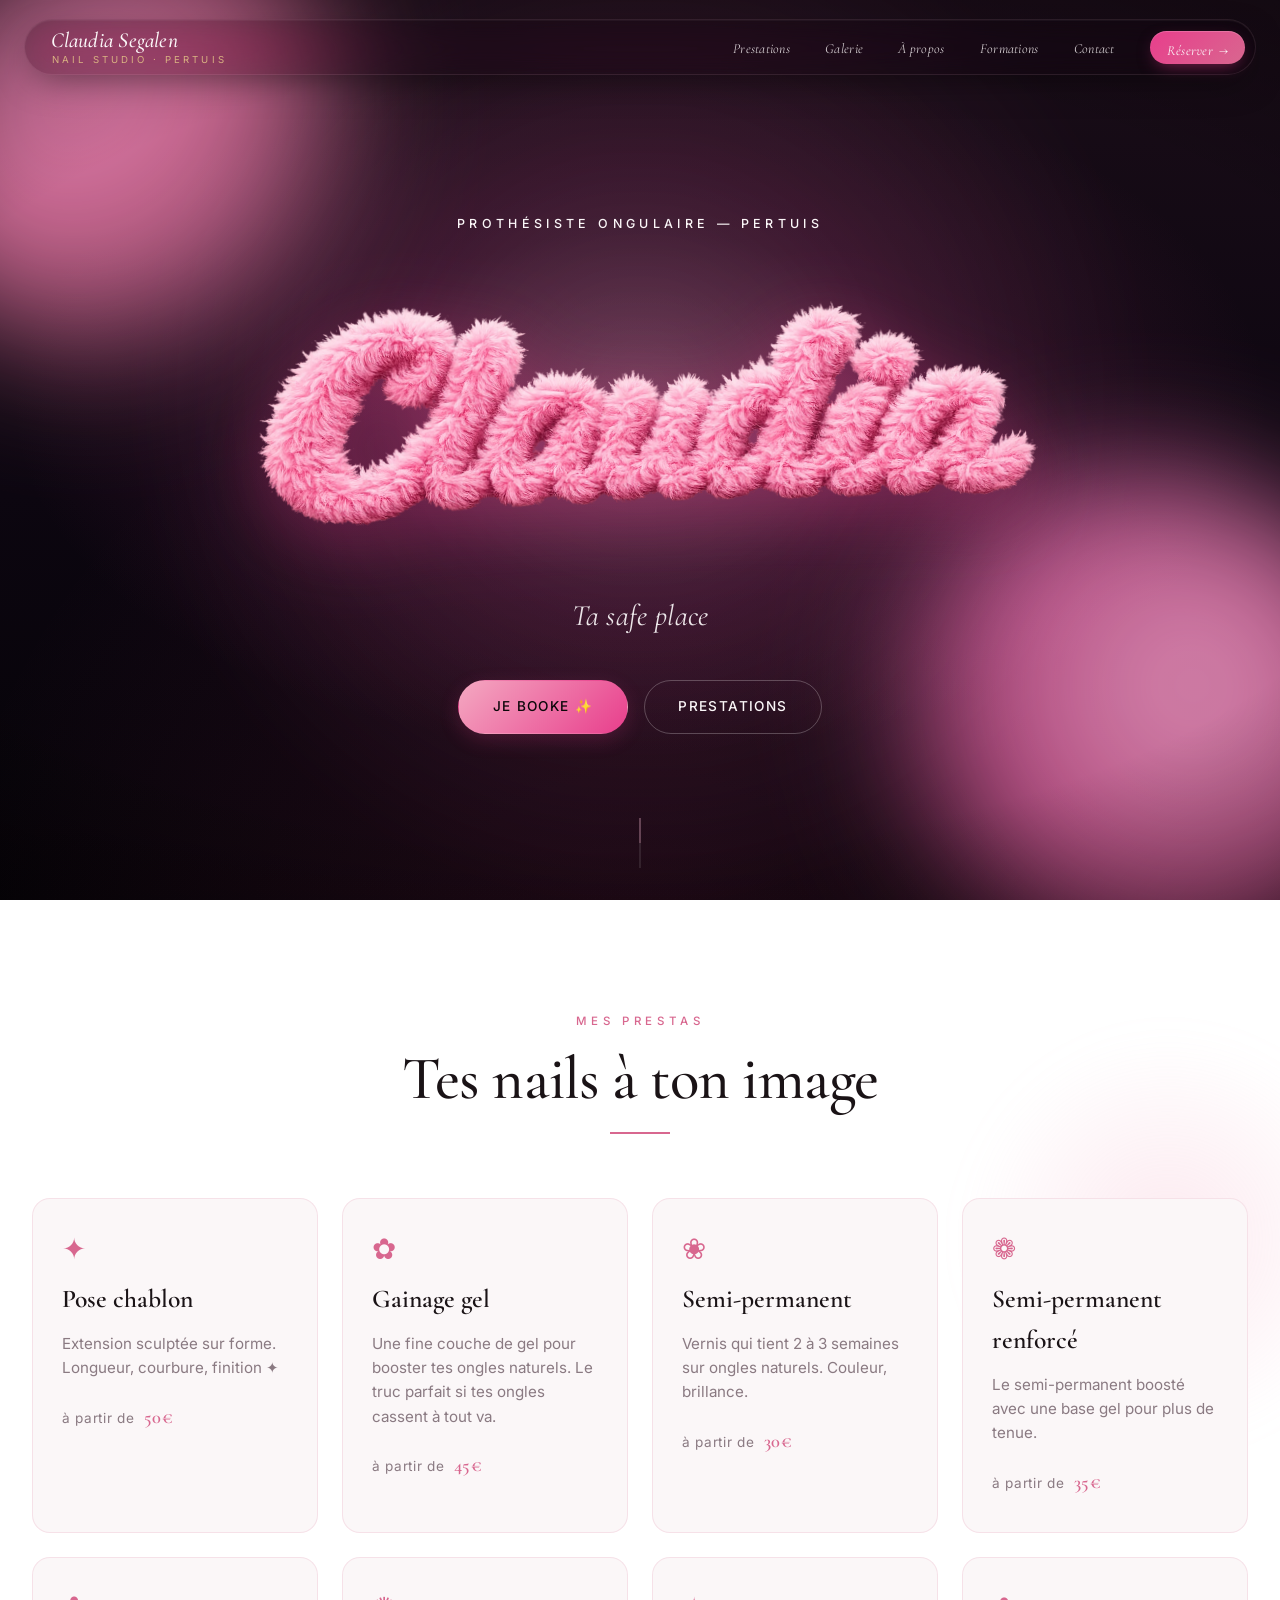
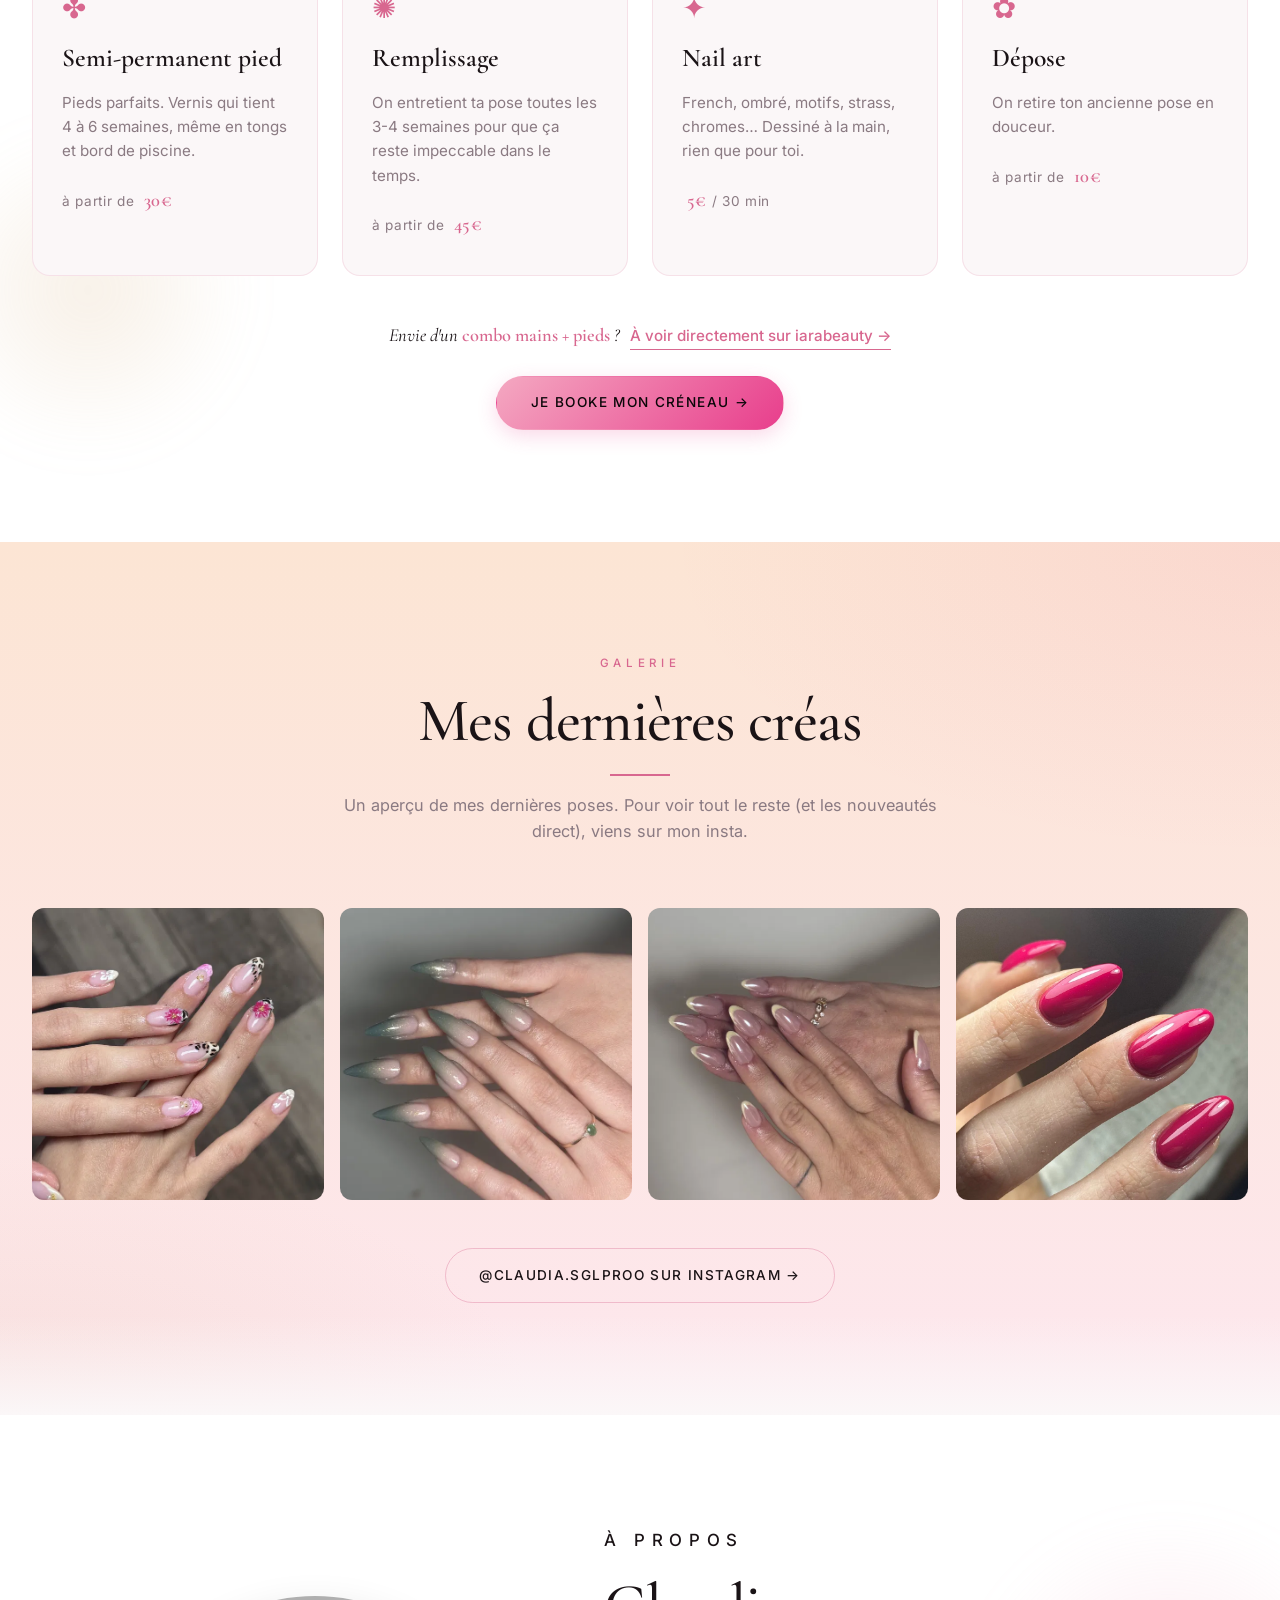
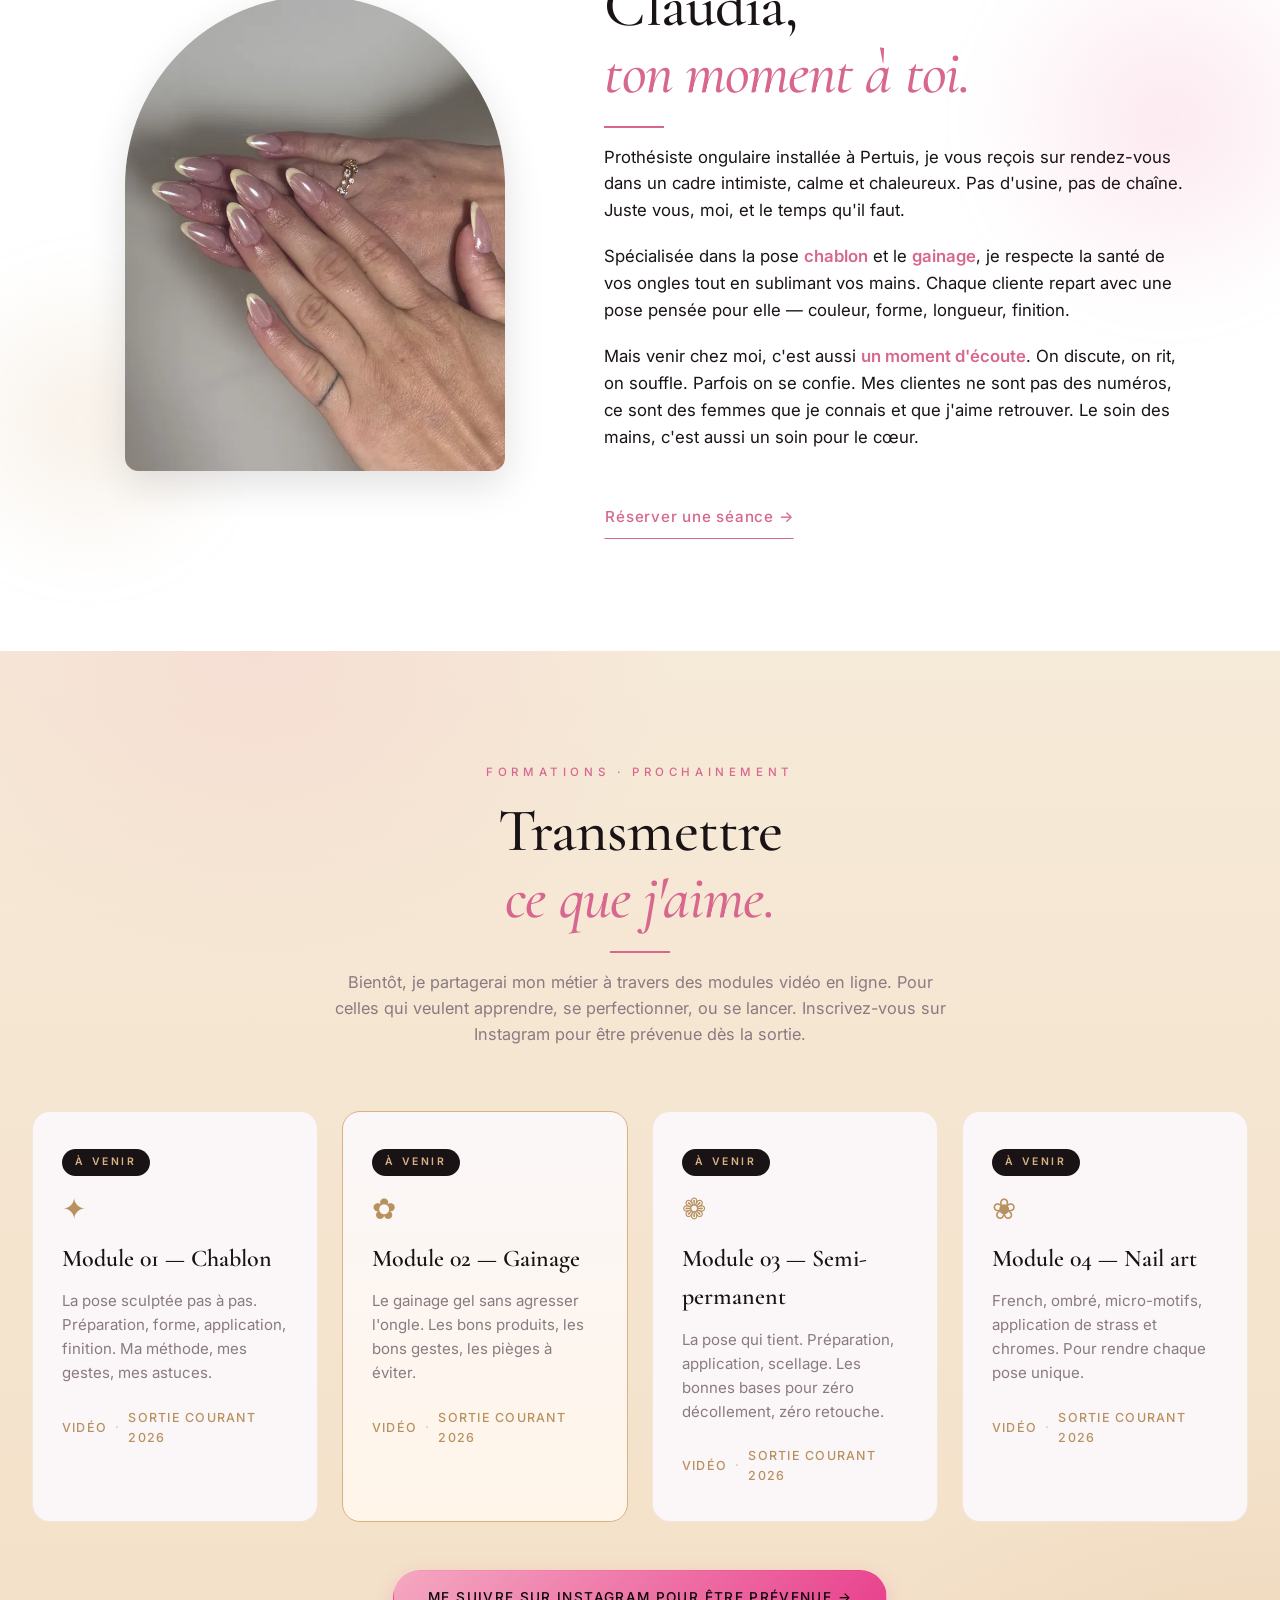
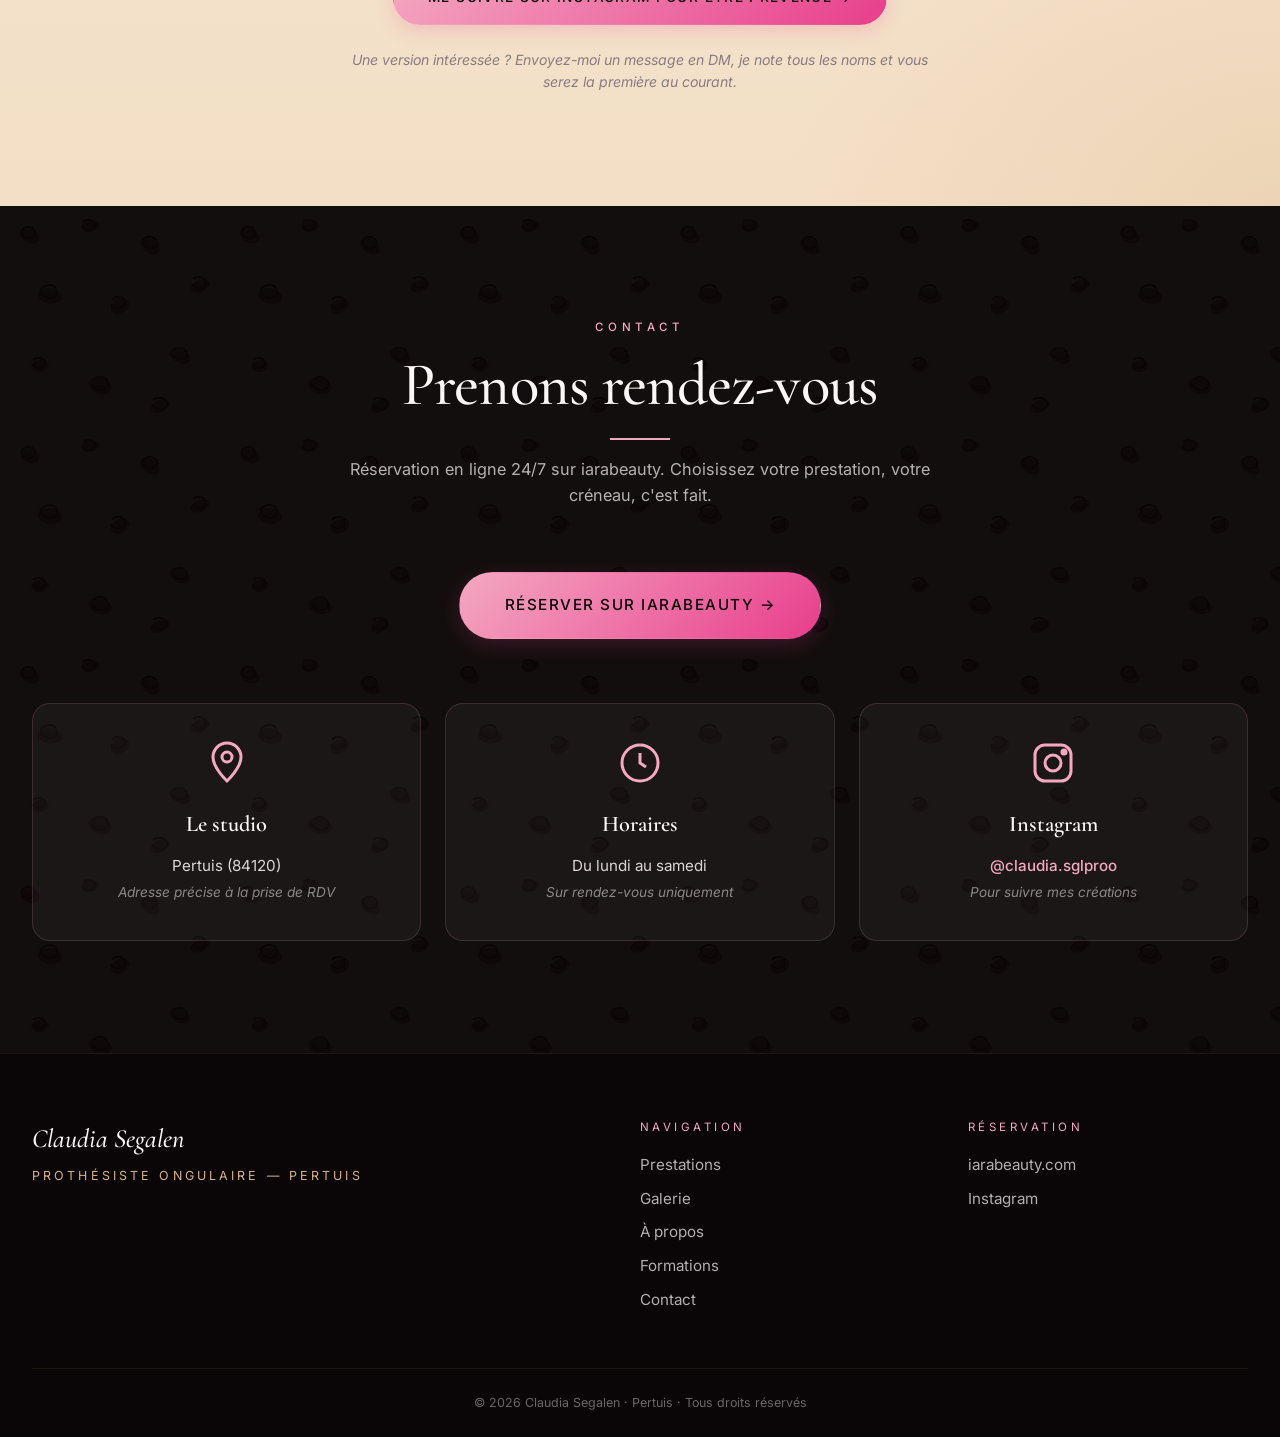
==== commit 30e6db1e: "chore(contact): horaires lundi -> samedi (était mardi -> samedi) Co-Authored-By: Claude Opus 4.7 <no" ====
--- a/index.html
+++ b/index.html
@@ -258,7 +258,7 @@
             <svg viewBox="0 0 24 24" fill="none" stroke="currentColor" stroke-width="1.5"><circle cx="12" cy="12" r="9"/><path d="M12 7v5l3 2"/></svg>
           </div>
           <h3 class="contact-title">Horaires</h3>
-          <p>Du mardi au samedi<br><span class="muted">Sur rendez-vous uniquement</span></p>
+          <p>Du lundi au samedi<br><span class="muted">Sur rendez-vous uniquement</span></p>
         </div>
 
         <div class="contact-card reveal">
--- a/css/style.css
+++ b/css/style.css
@@ -765,16 +765,6 @@
 }
 .gallery-item:hover { transform: translateY(-4px); }
 .gallery-item:hover img { transform: scale(1.06); filter: brightness(1.04); }
-
-.gallery .gallery-item:nth-child(4) {
-  background: linear-gradient(135deg, #1a0d18 0%, #321524 50%, #0c0610 100%);
-}
-.gallery .gallery-item:nth-child(4) img {
-  transform: scale(0.78);
-}
-.gallery .gallery-item:nth-child(4):hover img {
-  transform: scale(0.84);
-}
 .gallery-item:hover::after { opacity: 1; transform: translateY(0); }
 .gallery-cta { text-align: center; }
 
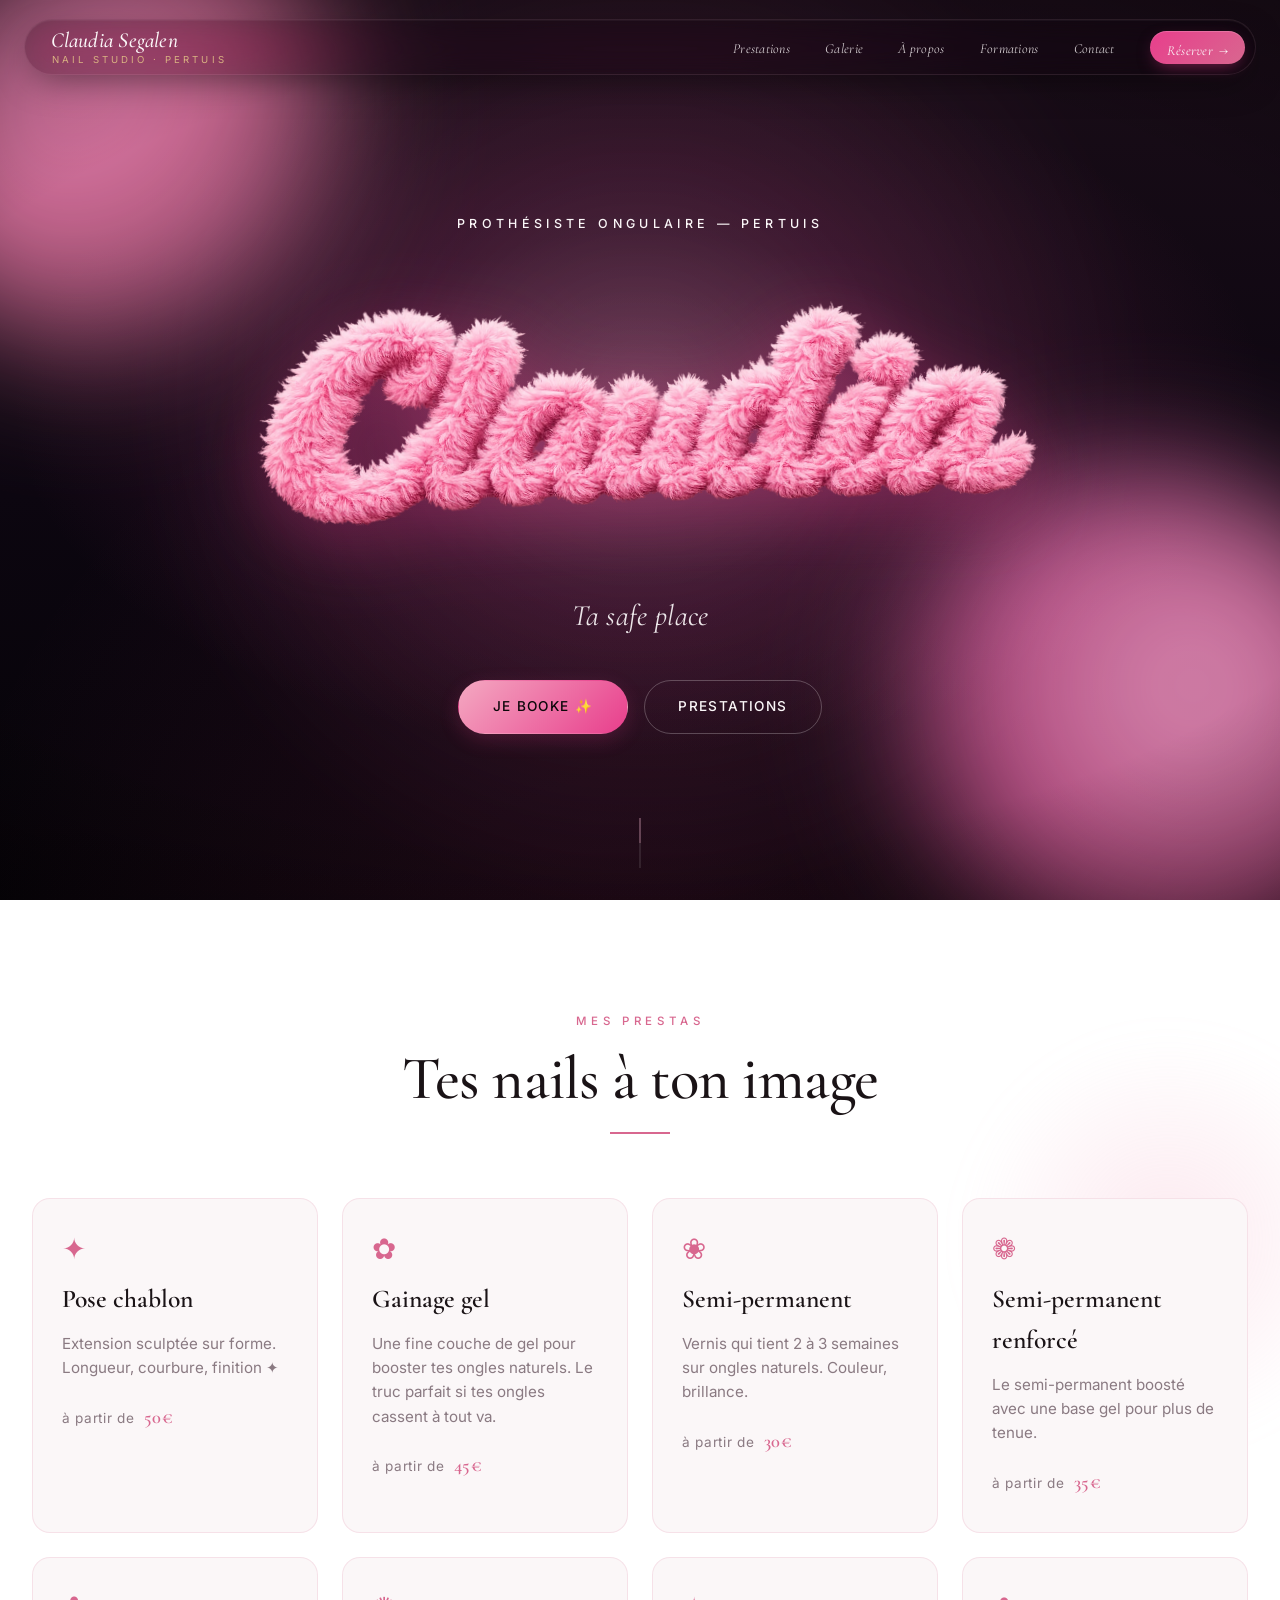
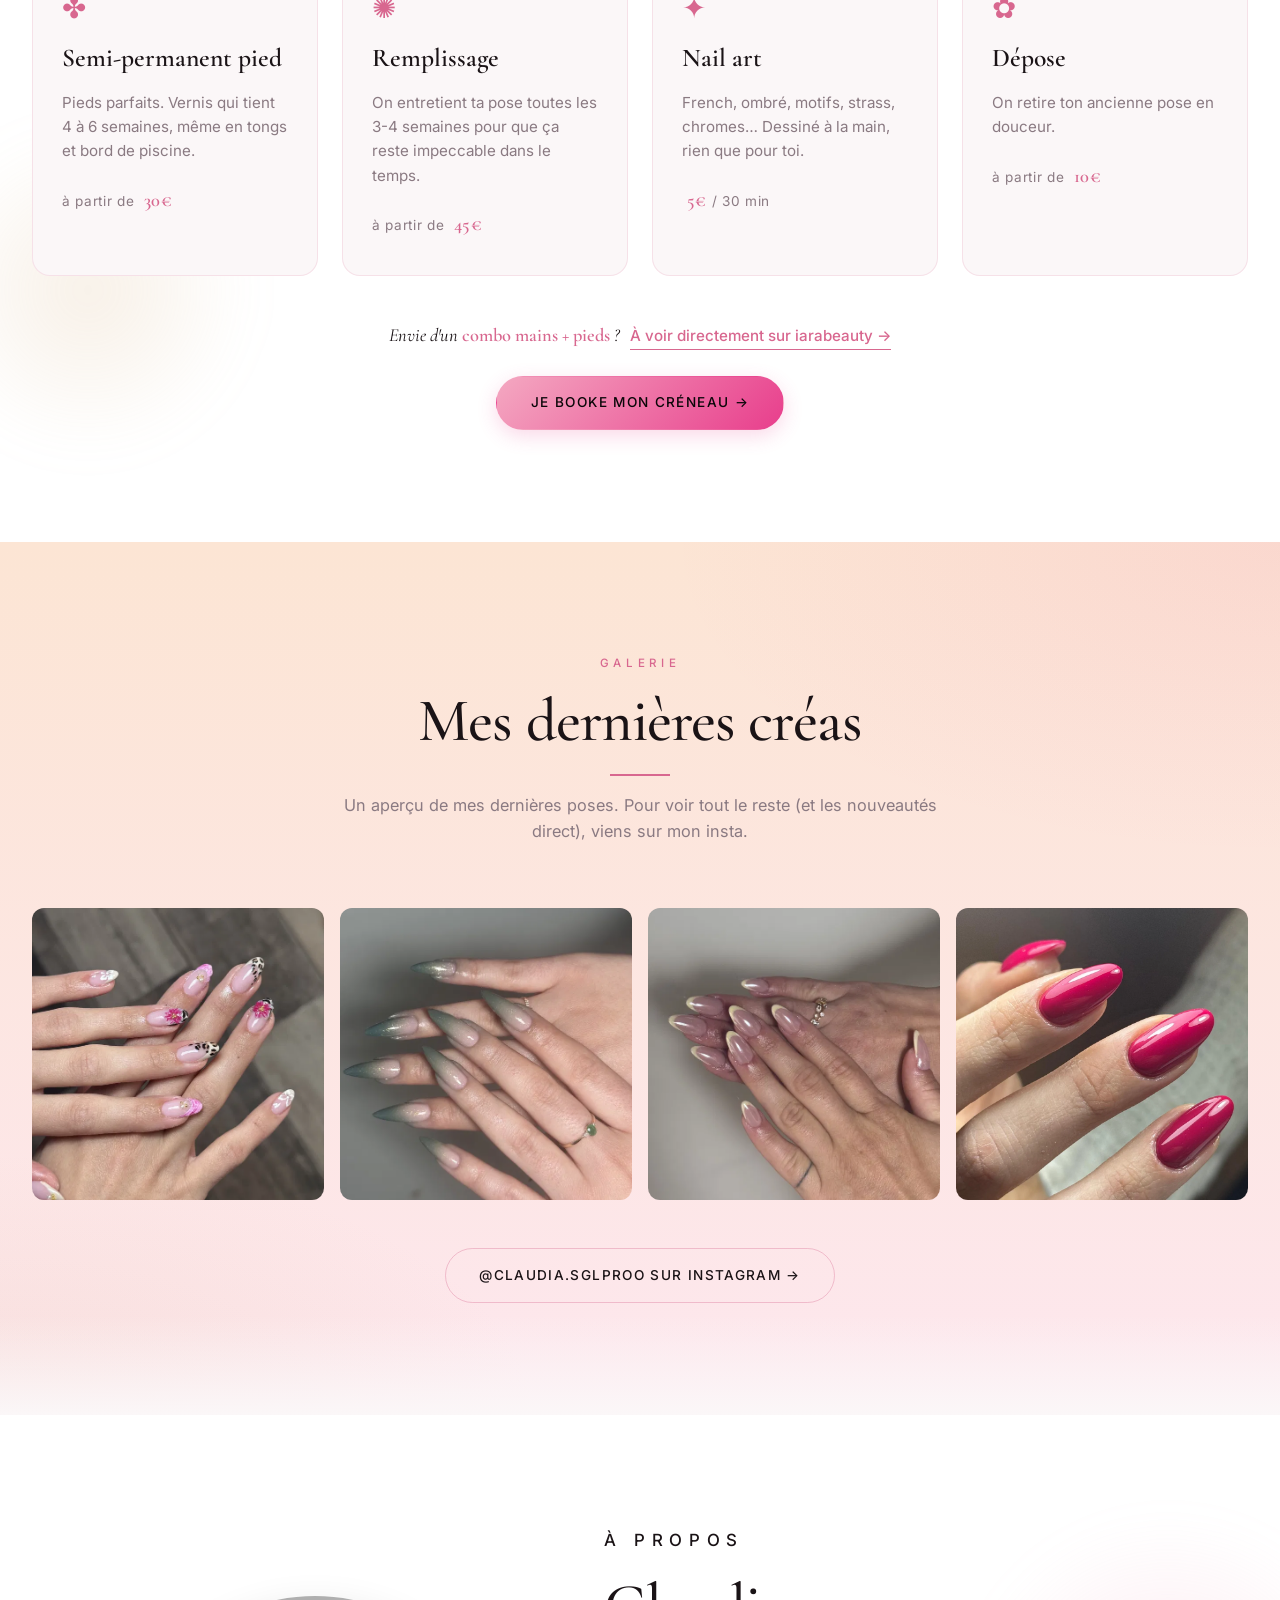
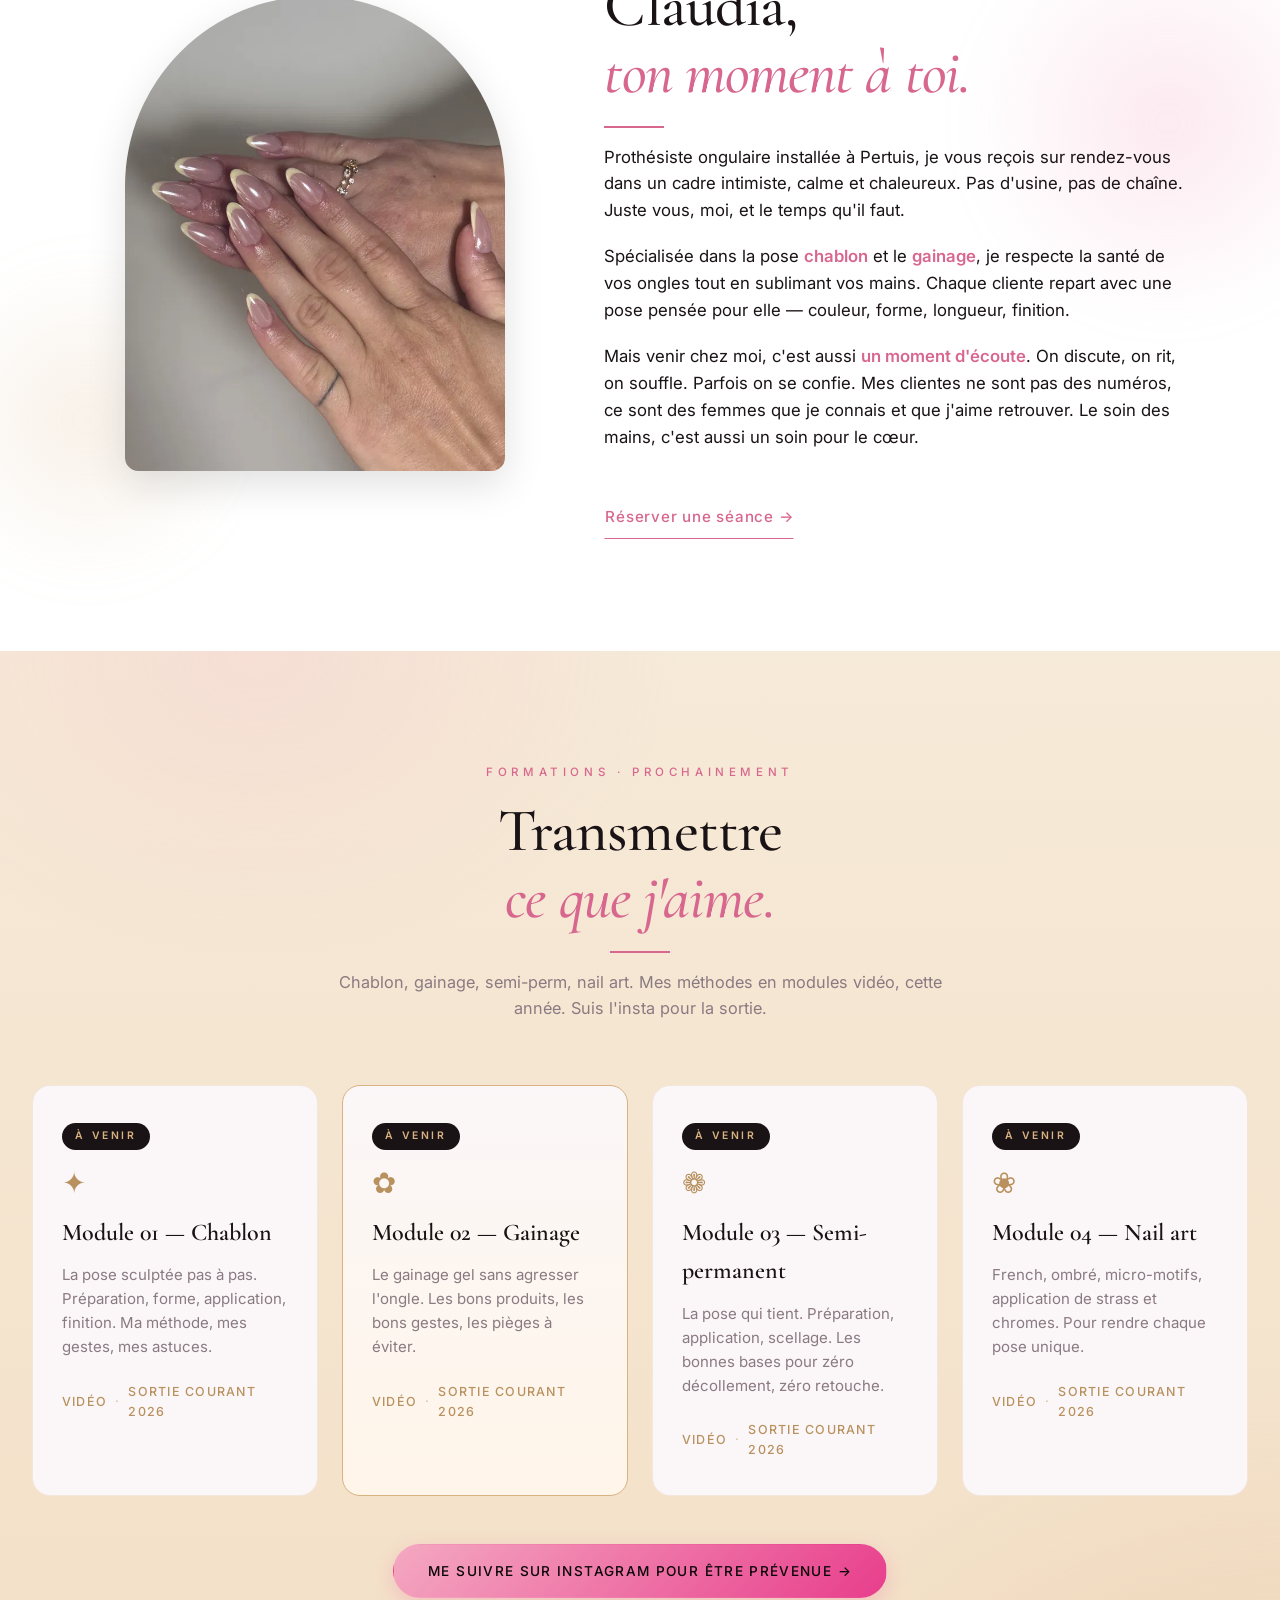
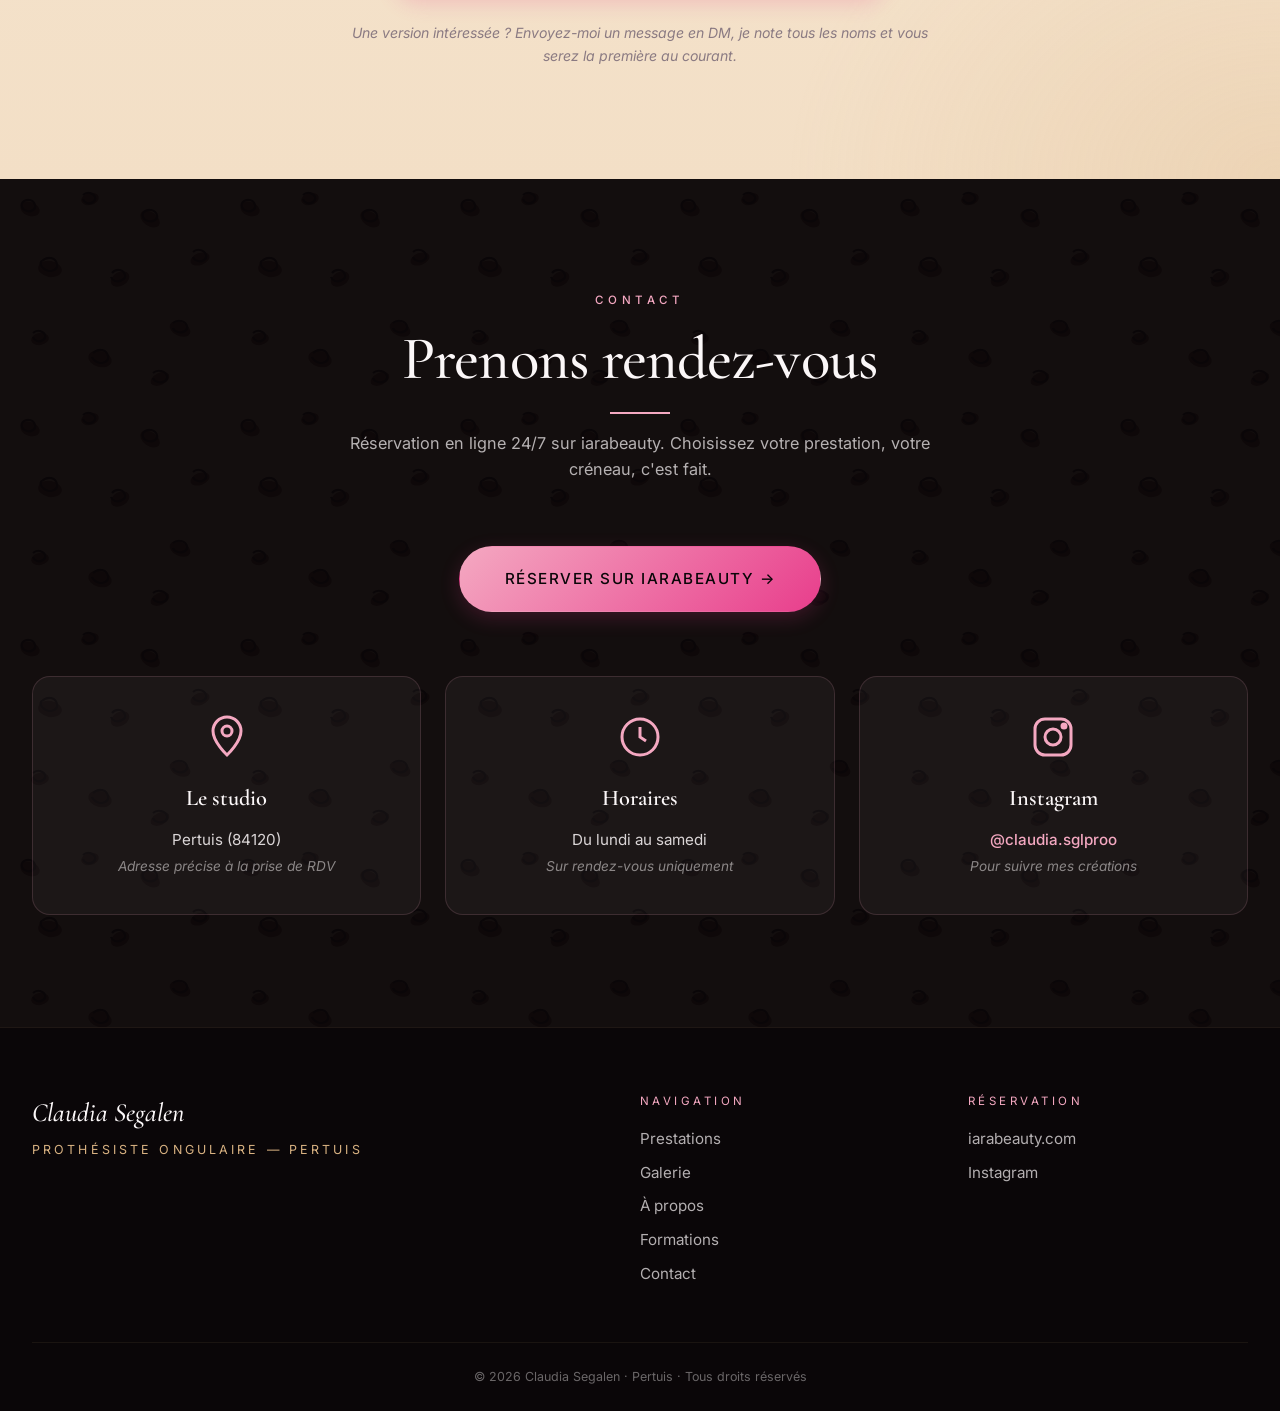
==== commit 6d8c92f0: "chore(formations): nouveau sous-titre - 4 specialites + cette annee + insta Co-Authored-By: Claude O" ====
--- a/index.html
+++ b/index.html
@@ -185,7 +185,7 @@
       <div class="section-head reveal">
         <p class="section-eyebrow">Formations · prochainement</p>
         <h2 class="section-title">Transmettre<br><em>ce que j'aime.</em></h2>
-        <p class="section-sub">Bientôt, je partagerai mon métier à travers des modules vidéo en ligne. Pour celles qui veulent apprendre, se perfectionner, ou se lancer. Inscrivez-vous sur Instagram pour être prévenue dès la sortie.</p>
+        <p class="section-sub">Chablon, gainage, semi-perm, nail art. Mes méthodes en modules vidéo, cette année. Suis l'insta pour la sortie.</p>
       </div>
 
       <div class="modules-grid">
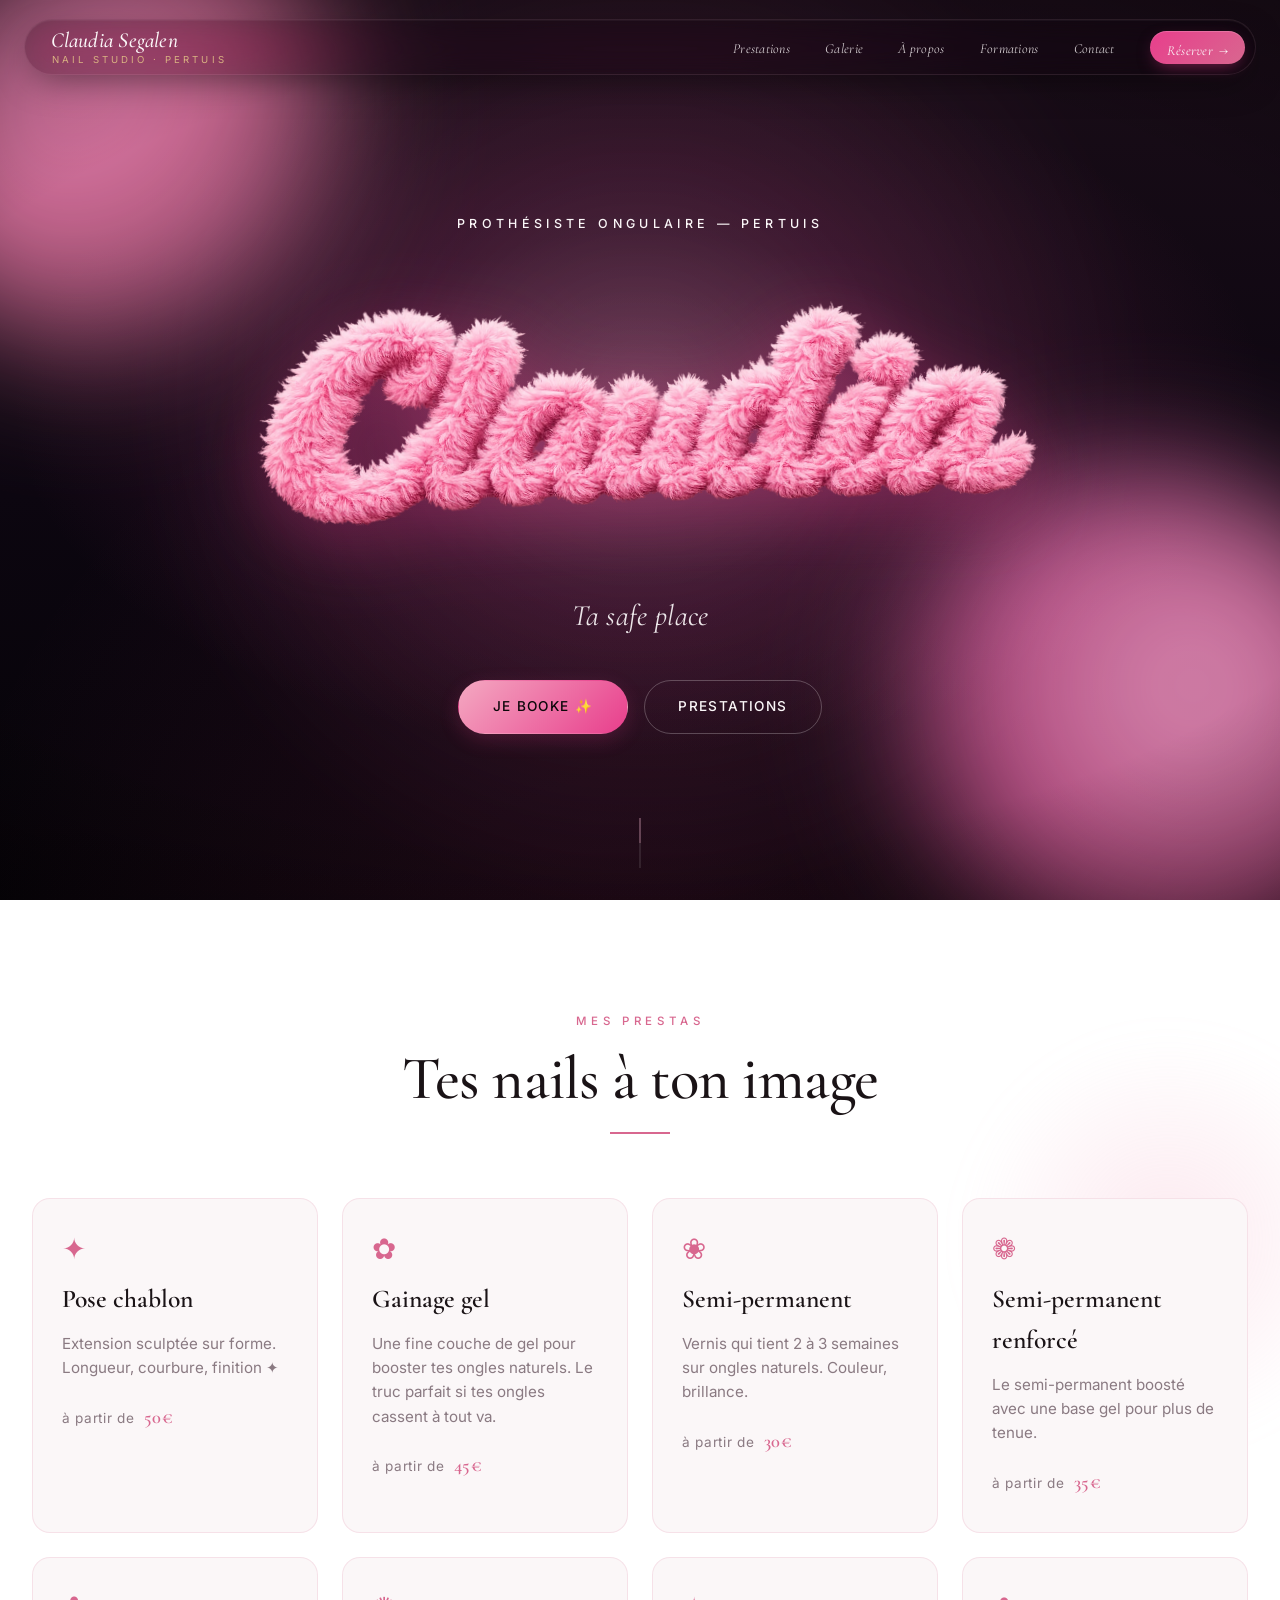
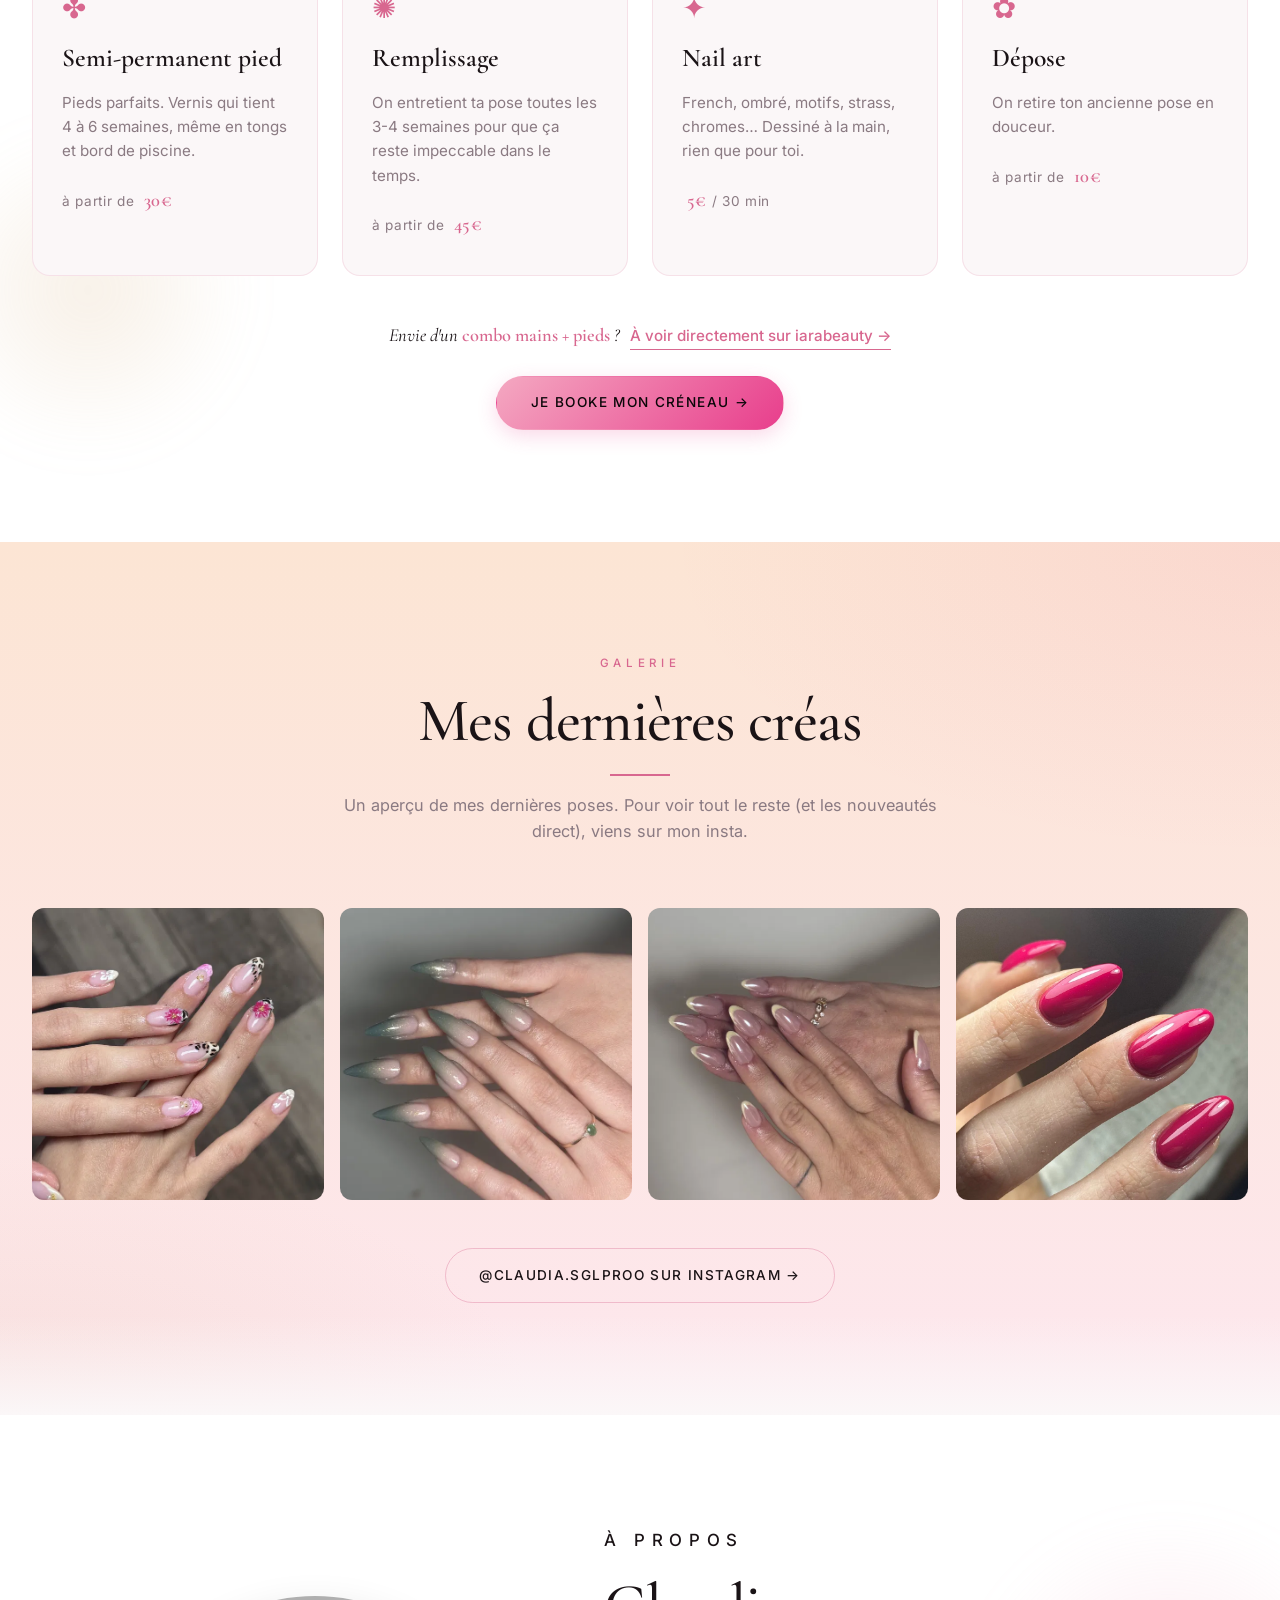
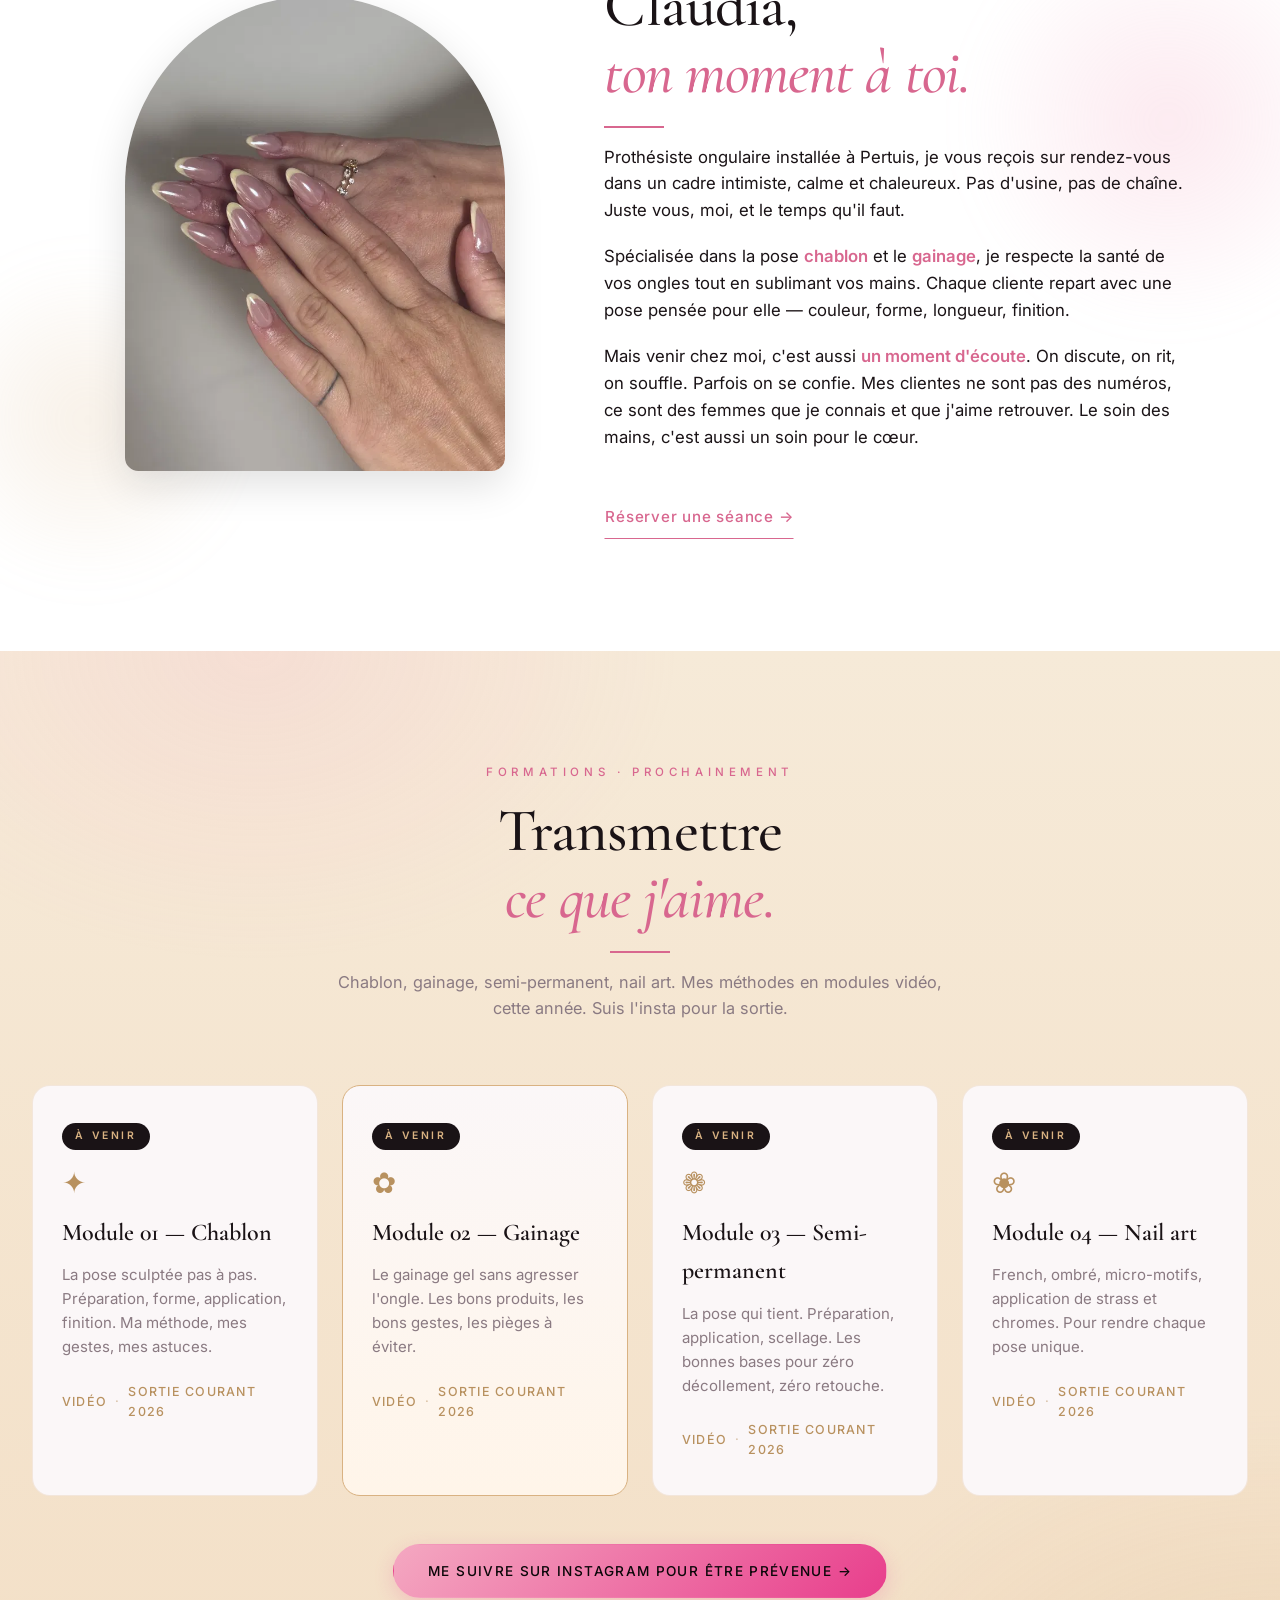
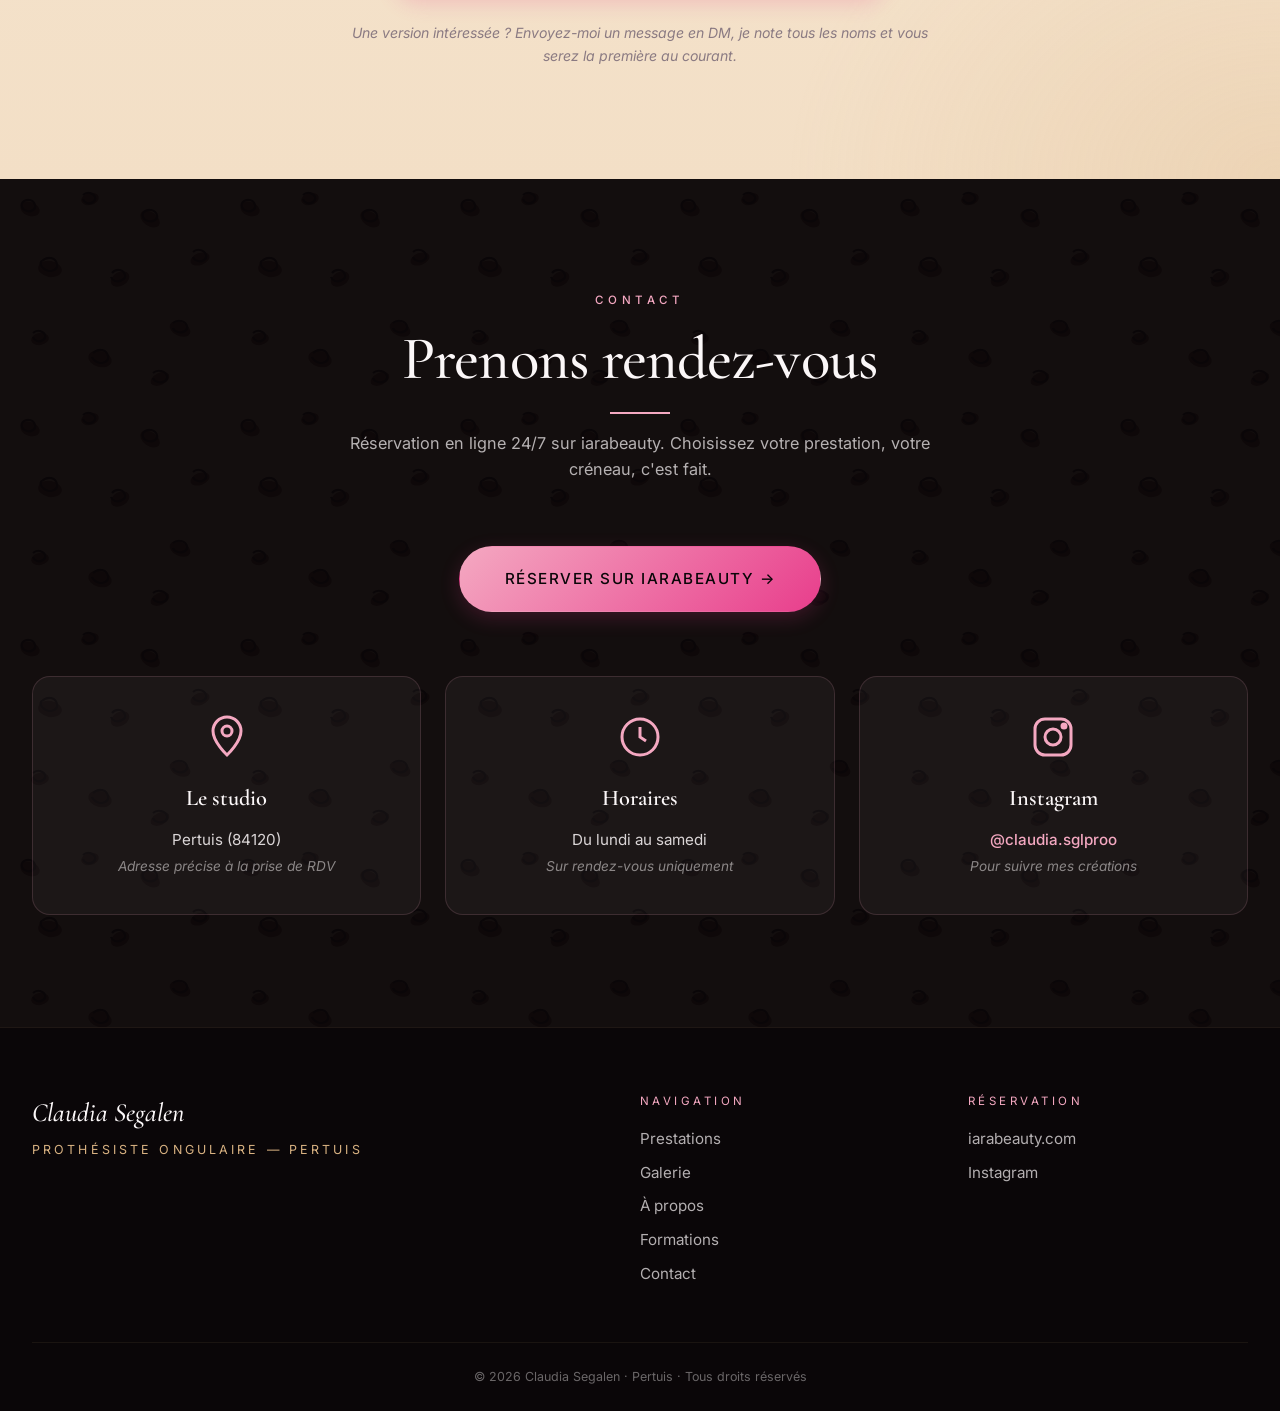
==== commit 0c8daf5c: "chore(formations): semi-perm -> semi-permanent en entier Co-Authored-By: Claude Opus 4.7 <noreply@an" ====
--- a/index.html
+++ b/index.html
@@ -185,7 +185,7 @@
       <div class="section-head reveal">
         <p class="section-eyebrow">Formations · prochainement</p>
         <h2 class="section-title">Transmettre<br><em>ce que j'aime.</em></h2>
-        <p class="section-sub">Chablon, gainage, semi-perm, nail art. Mes méthodes en modules vidéo, cette année. Suis l'insta pour la sortie.</p>
+        <p class="section-sub">Chablon, gainage, semi-permanent, nail art. Mes méthodes en modules vidéo, cette année. Suis l'insta pour la sortie.</p>
       </div>
 
       <div class="modules-grid">
